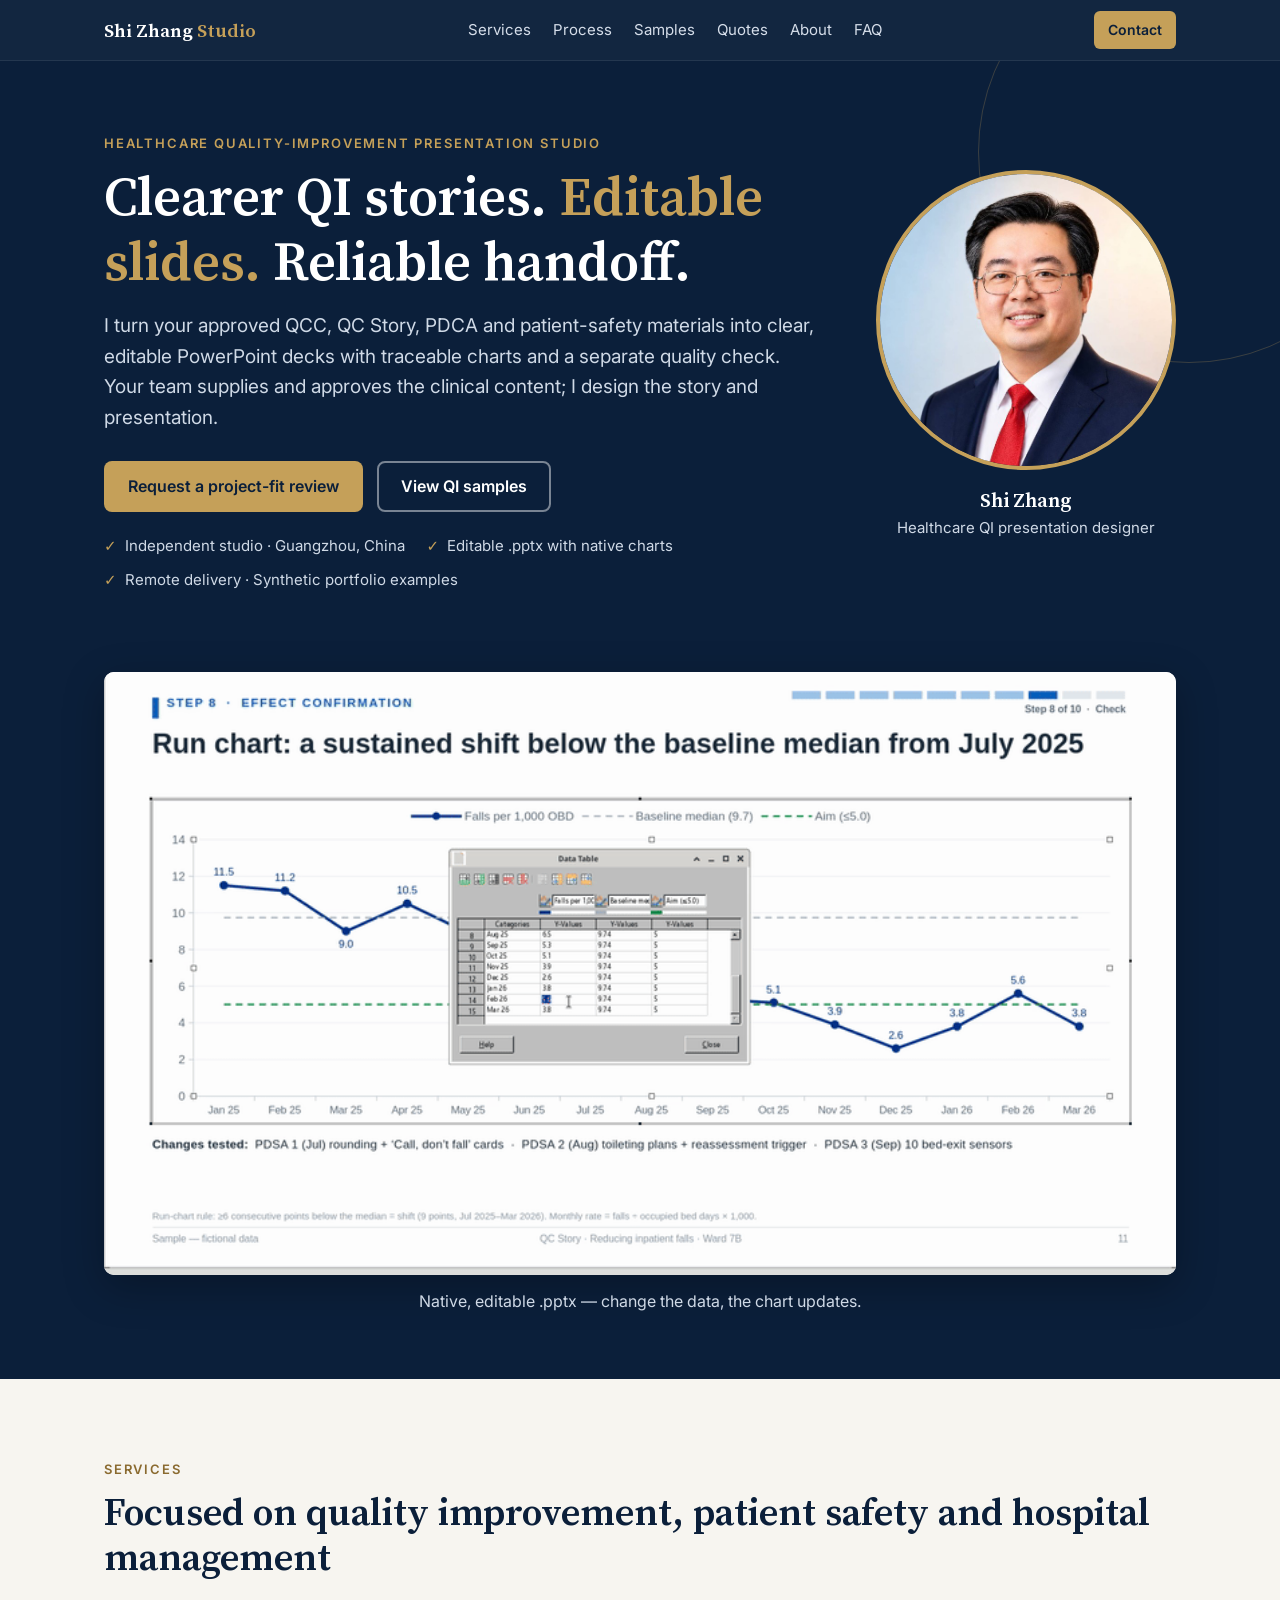
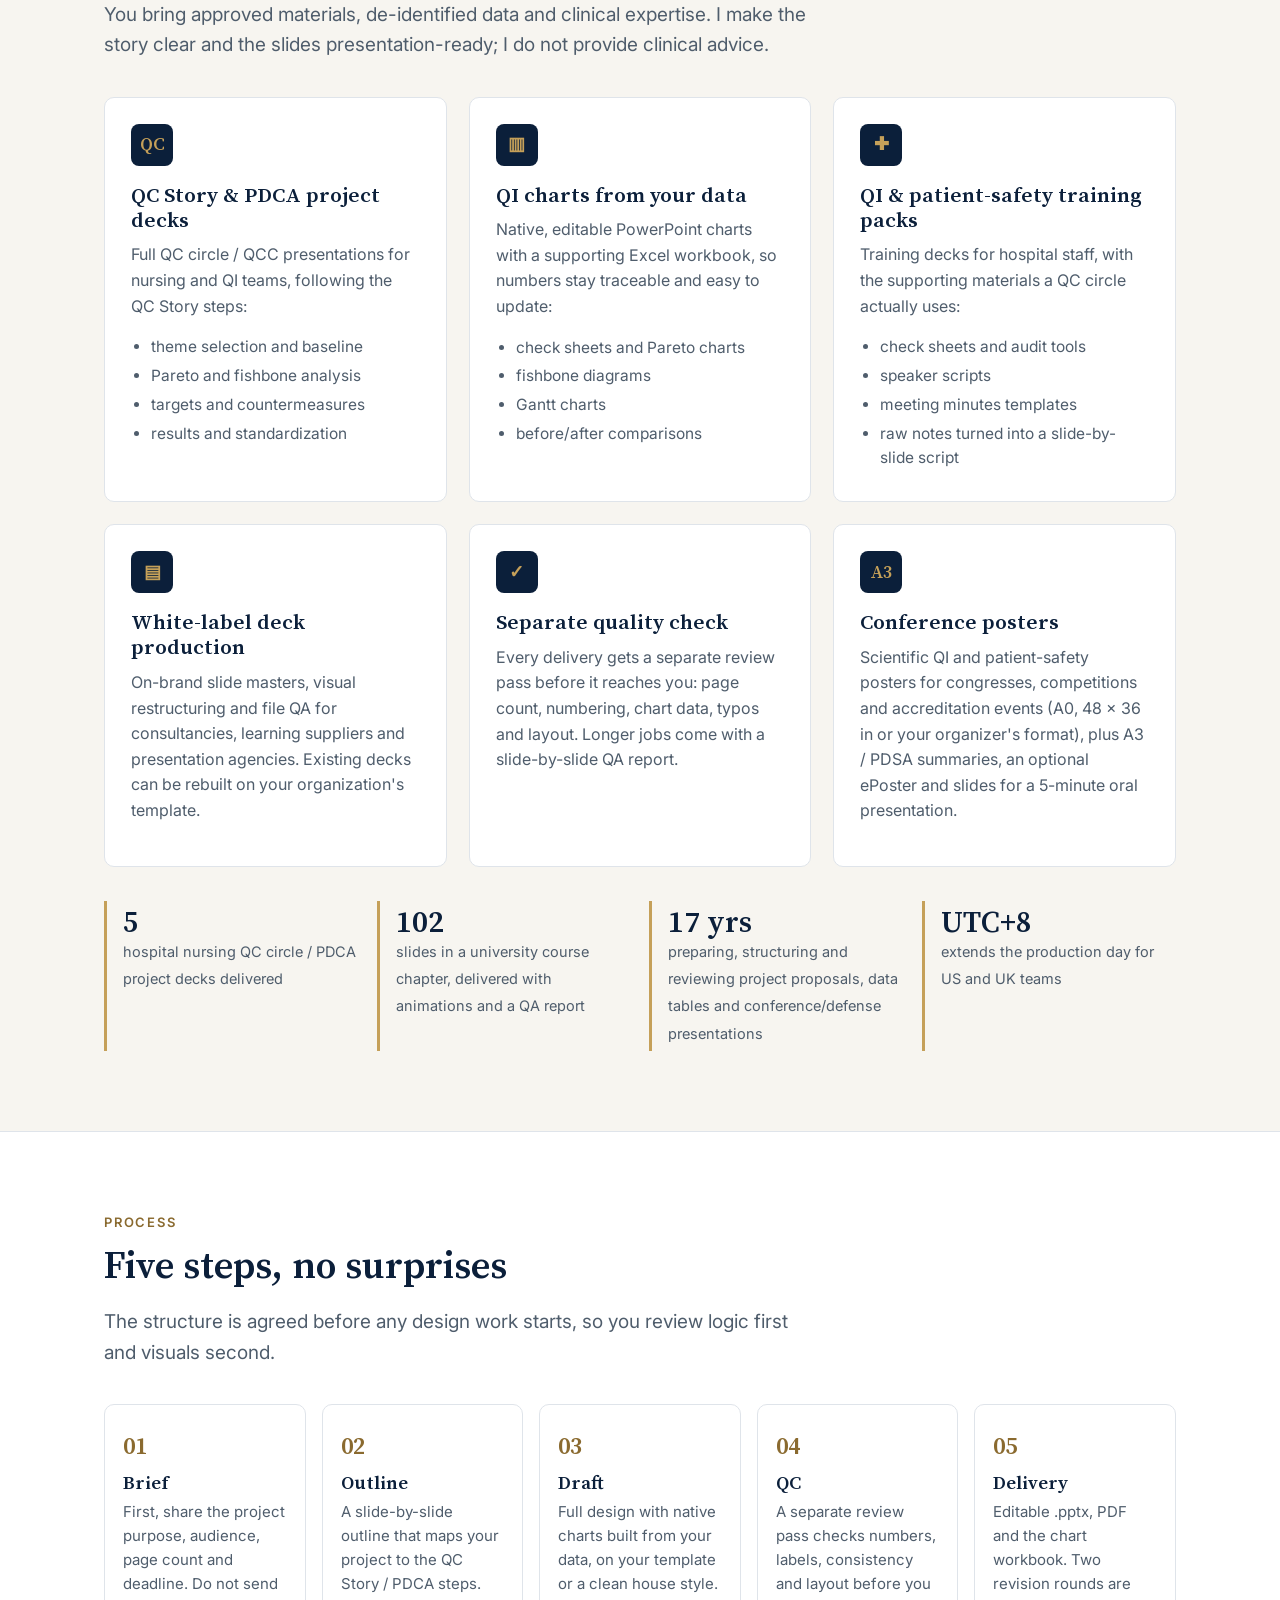
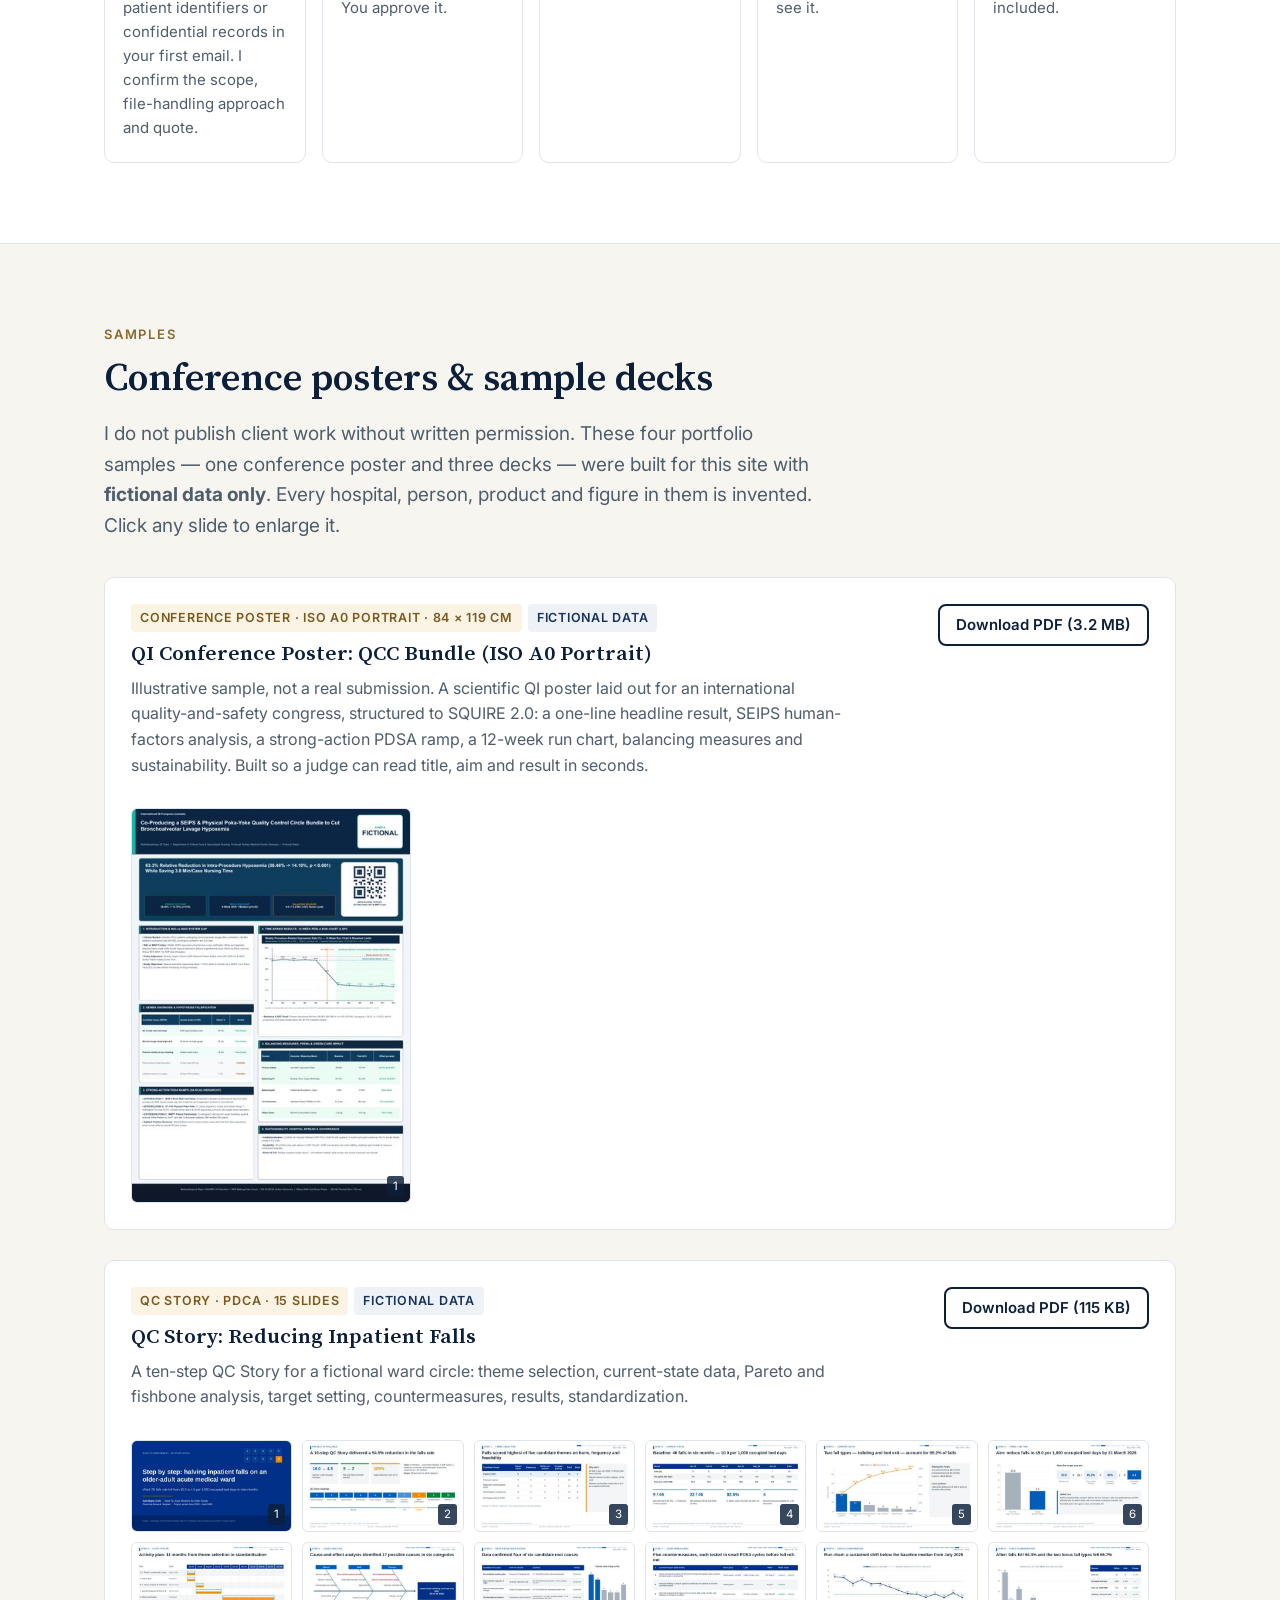
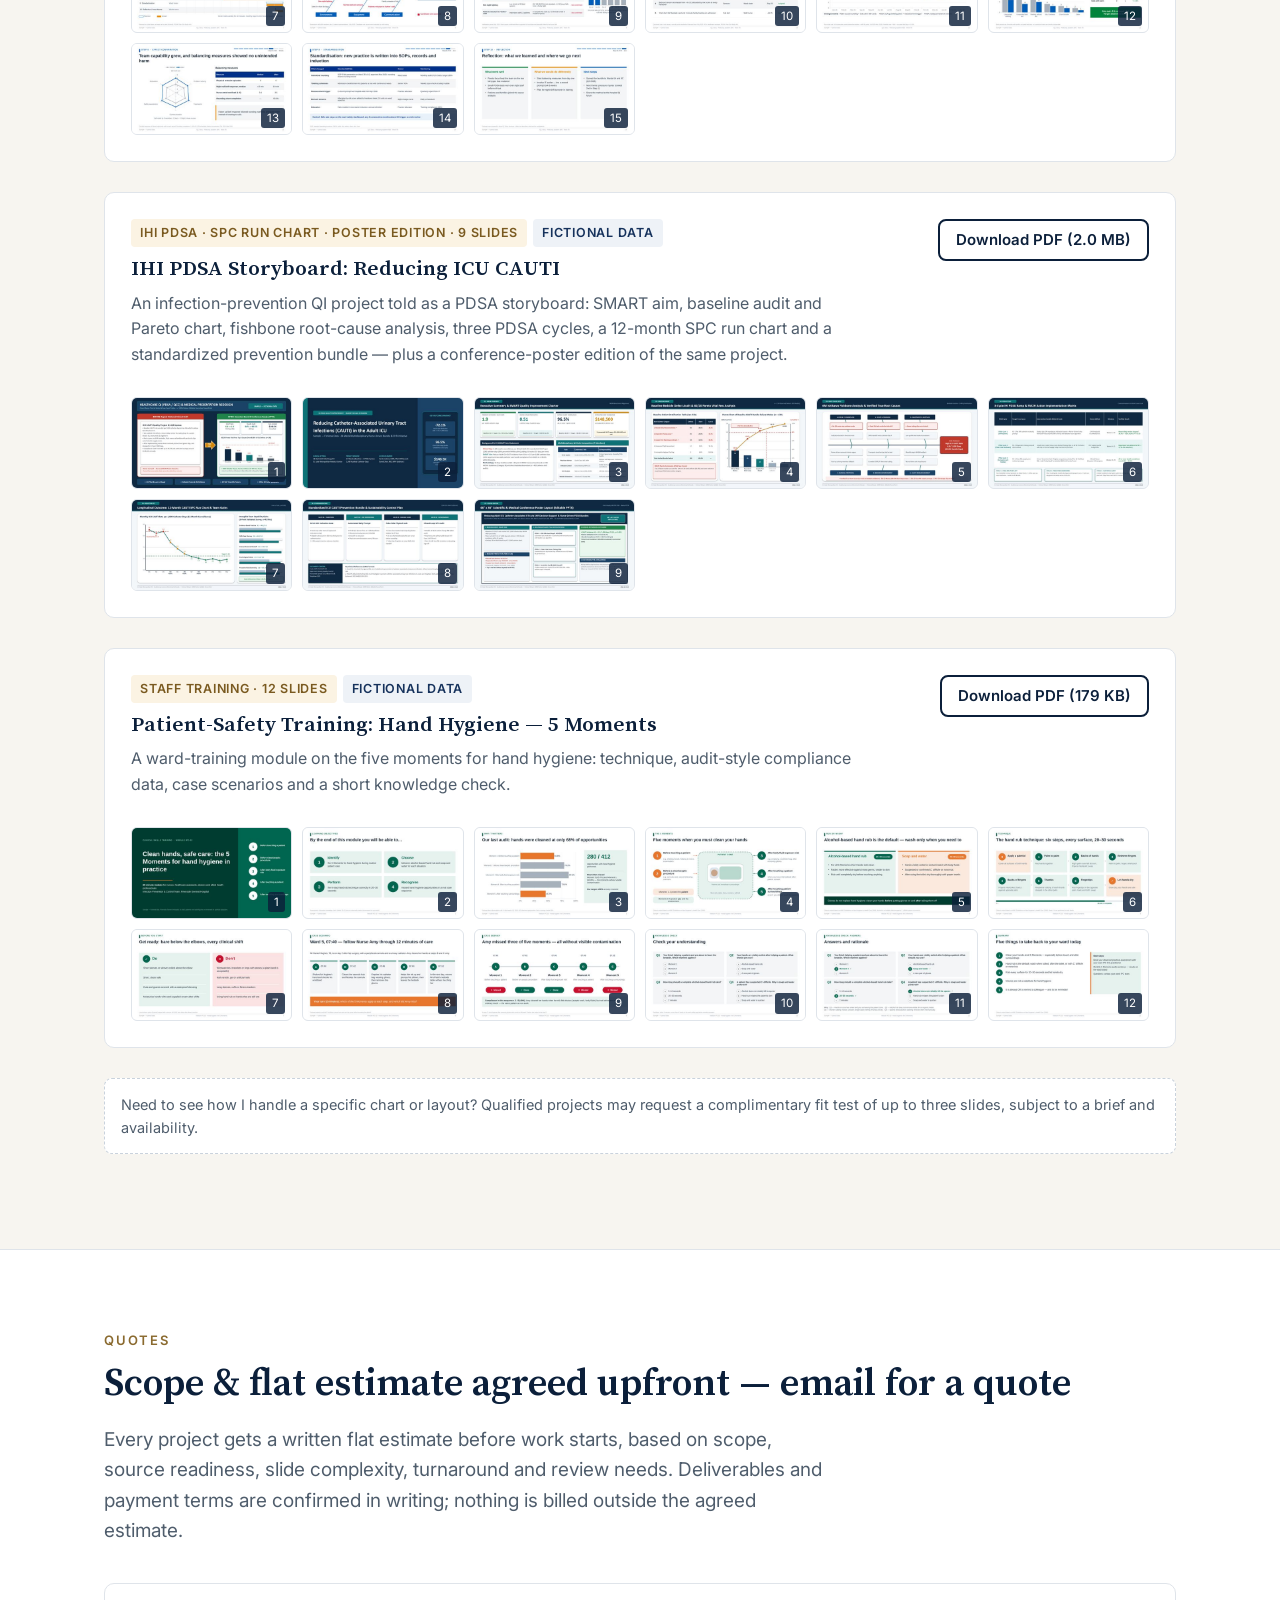
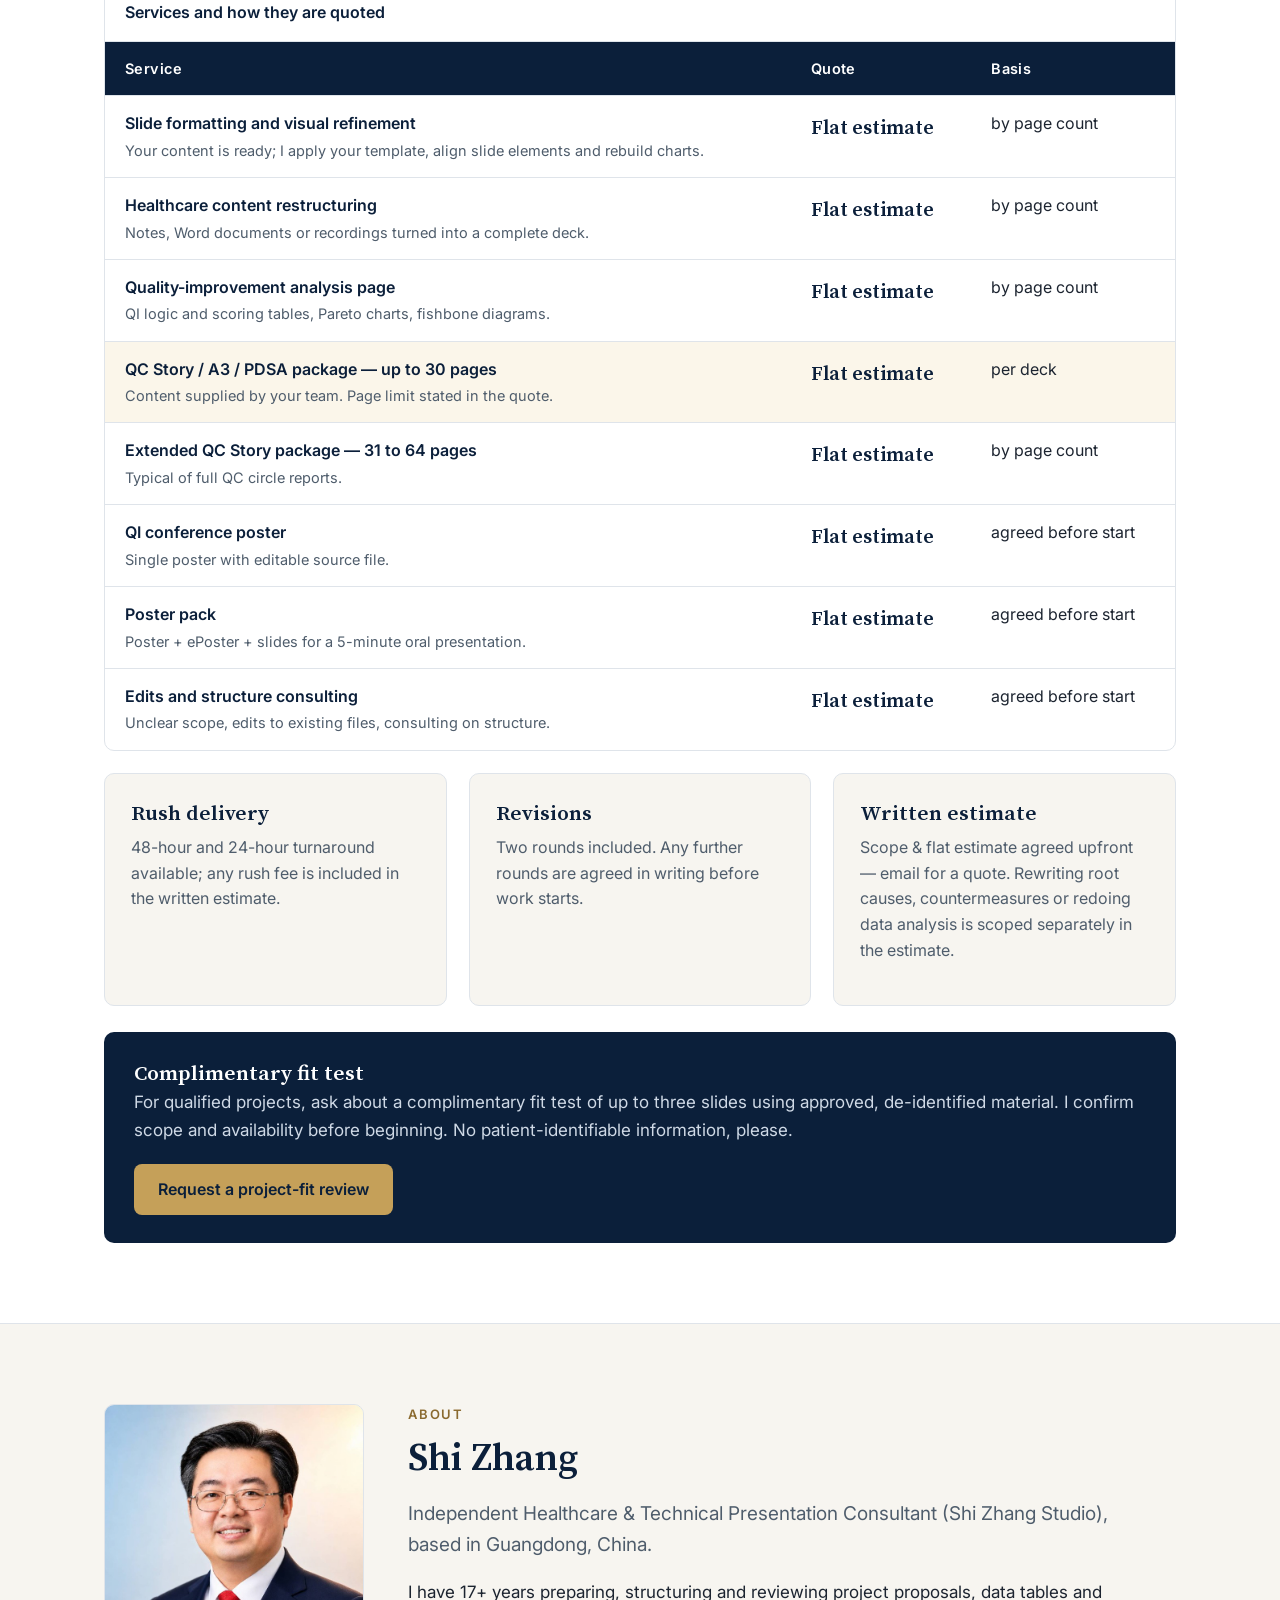
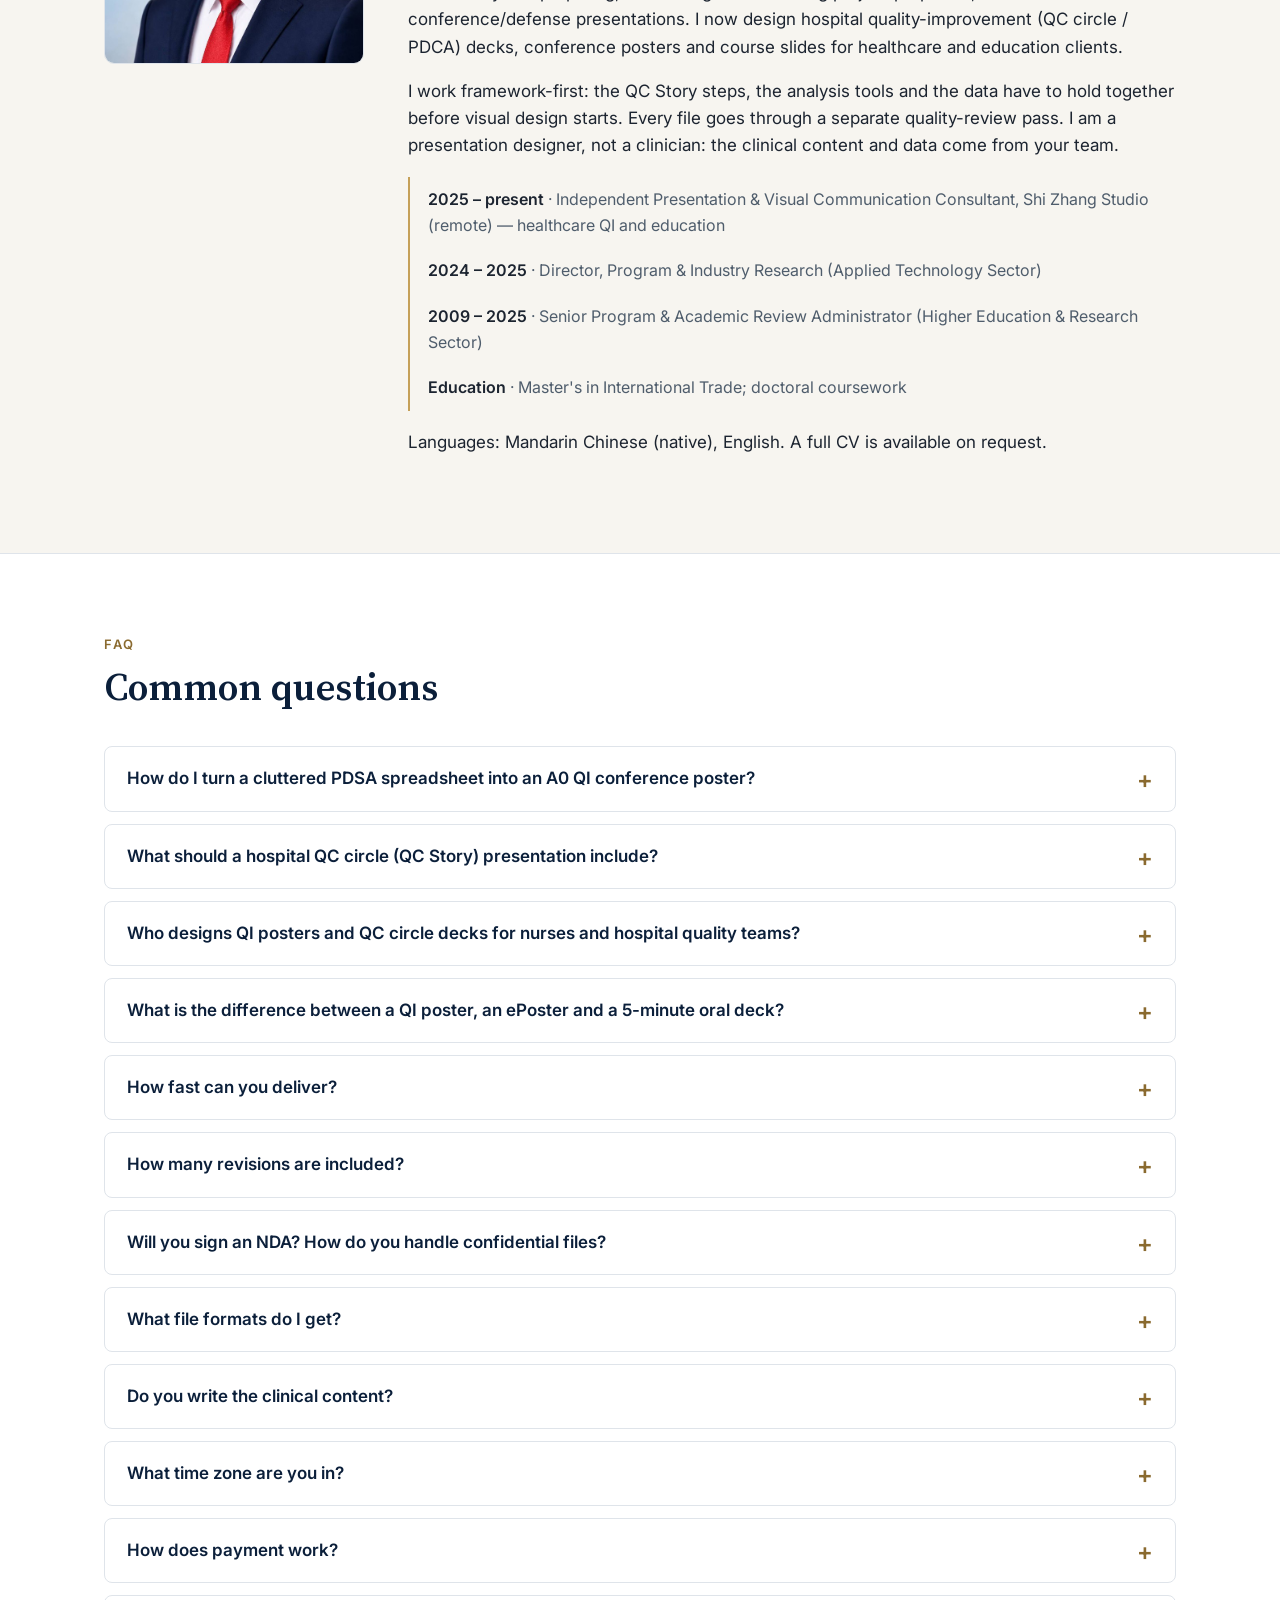
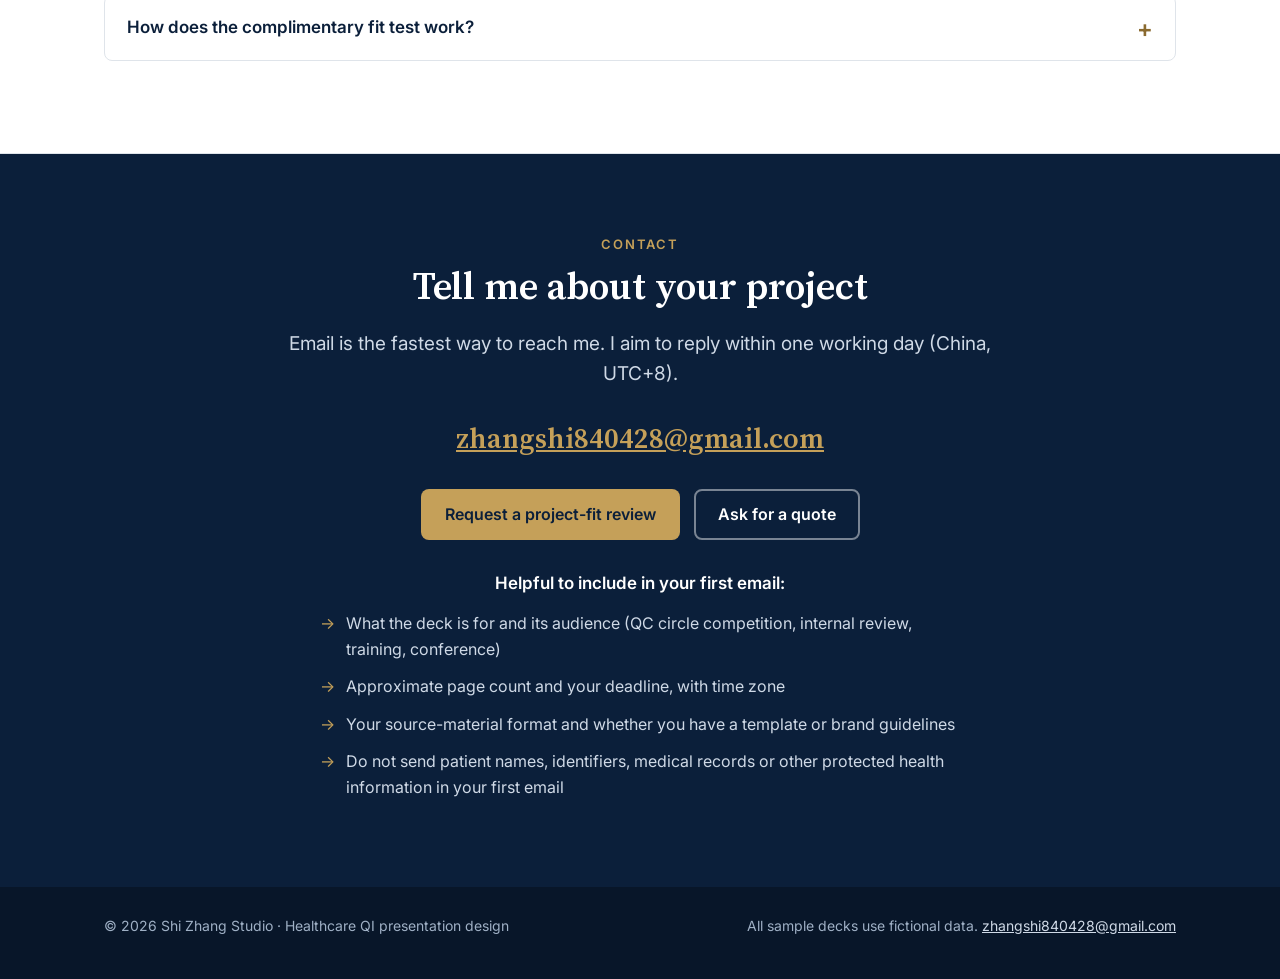
==== index.html @ 75c175ab "De-identify bio and timeline; add GEO Q&A, FAQ schema and llms.txt" ====
<!DOCTYPE html>
<html lang="en">
<head>
<meta charset="utf-8">
<meta name="viewport" content="width=device-width, initial-scale=1">
<title>QC Story, PDSA &amp; Conference Poster Design for Hospital QI | Shi Zhang Studio</title>
<meta name="description" content="QC Story and PDSA presentations, QI conference posters and hospital quality improvement slides for nursing, patient-safety and accreditation teams. QCC / PDCA design with native, editable charts. Complimentary fit tests for qualified projects.">
<meta name="keywords" content="QC Story presentation, QCC healthcare PowerPoint, hospital quality improvement slides, PDCA presentation design, quality control circle presentation, patient safety training slides, nursing quality improvement PowerPoint, PDSA storyboard, QI conference poster design, scientific poster design, healthcare accreditation presentation">
<meta name="author" content="Shi Zhang">
<meta name="robots" content="index, follow">
<link rel="canonical" href="https://zhangshi840428-source.github.io/shizhang-studio-portfolio/">
<meta name="theme-color" content="#0b1f3a">
<link rel="icon" href="assets/img/favicon.svg" type="image/svg+xml">
<meta property="og:type" content="website">
<meta property="og:site_name" content="Shi Zhang Studio">
<meta property="og:title" content="QC Story, PDSA &amp; Conference Poster Design for Hospital QI | Shi Zhang Studio">
<meta property="og:description" content="QC Story and PDSA presentations, QI conference posters and hospital quality improvement slides for nursing, patient-safety and accreditation teams. QCC / PDCA design with native, editable charts. Complimentary fit tests for qualified projects.">
<meta property="og:url" content="https://zhangshi840428-source.github.io/shizhang-studio-portfolio/">
<meta property="og:image" content="https://zhangshi840428-source.github.io/shizhang-studio-portfolio/assets/img/og-image.jpg">
<meta property="og:image:width" content="1200">
<meta property="og:image:height" content="630">
<meta property="og:image:alt" content="Shi Zhang Studio — QC Story and hospital quality-improvement presentation design">
<meta property="og:locale" content="en_US">
<meta name="twitter:card" content="summary_large_image">
<meta name="twitter:title" content="QC Story, PDSA &amp; Conference Poster Design for Hospital QI | Shi Zhang Studio">
<meta name="twitter:description" content="QC Story and PDSA presentations, QI conference posters and hospital quality improvement slides for nursing, patient-safety and accreditation teams. QCC / PDCA design with native, editable charts. Complimentary fit tests for qualified projects.">
<meta name="twitter:image" content="https://zhangshi840428-source.github.io/shizhang-studio-portfolio/assets/img/og-image.jpg">
<link rel="preload" href="assets/fonts/source-serif-semibold.woff2" as="font" type="font/woff2" crossorigin>
<link rel="preload" href="assets/fonts/inter-var.woff2" as="font" type="font/woff2" crossorigin>
<link rel="stylesheet" href="assets/css/style.css?v=20261113bh">
<script type="application/ld+json">{"@context":"https://schema.org","@graph":[{"@type":"Person","@id":"https://zhangshi840428-source.github.io/shizhang-studio-portfolio/#shi-zhang","name":"Shi Zhang","url":"https://zhangshi840428-source.github.io/shizhang-studio-portfolio/","jobTitle":"Independent Healthcare & Technical Presentation Consultant","image":"https://zhangshi840428-source.github.io/shizhang-studio-portfolio/assets/img/shi-zhang-headshot-640.jpg","email":"mailto:zhangshi840428@gmail.com","address":{"@type":"PostalAddress","addressRegion":"Guangdong","addressCountry":"CN"},"brand":{"@type":"Brand","name":"Shi Zhang Studio"},"knowsLanguage":["zh","en"],"knowsAbout":["QC Story","Quality control circle (QCC)","PDCA","Hospital quality improvement","Patient safety","Pareto chart","Fishbone diagram","PowerPoint presentation design","QI conference poster","PDSA","A3 report","ePoster","Medical education slides"],"hasOfferCatalog":{"@id":"https://zhangshi840428-source.github.io/shizhang-studio-portfolio/#offers"},"description":"Independent healthcare and technical presentation consultant (Shi Zhang Studio) with 17+ years preparing, structuring and reviewing project proposals, data tables and conference/defense presentations."},{"@type":"Service","@id":"https://zhangshi840428-source.github.io/shizhang-studio-portfolio/#service","name":"QC Story and hospital quality-improvement presentation design","serviceType":"Presentation design","provider":{"@id":"https://zhangshi840428-source.github.io/shizhang-studio-portfolio/#shi-zhang"},"brand":{"@type":"Brand","name":"Shi Zhang Studio"},"areaServed":"Worldwide","description":"Presentation and poster design from client-approved materials for healthcare quality-improvement teams and white-label partners. Clients supply and approve clinical content; the studio provides editable slides, charts and a separate quality check.","hasOfferCatalog":{"@type":"OfferCatalog","@id":"https://zhangshi840428-source.github.io/shizhang-studio-portfolio/#offers","name":"Services (scope and flat estimate agreed upfront)","itemListElement":[{"@type":"Offer","name":"Slide formatting and visual refinement","description":"Scope and flat estimate agreed upfront — email for a quote"},{"@type":"Offer","name":"Healthcare content restructuring","description":"Scope and flat estimate agreed upfront — email for a quote"},{"@type":"Offer","name":"Quality-improvement analysis page","description":"Scope and flat estimate agreed upfront — email for a quote"},{"@type":"Offer","name":"QC Story / A3 / PDSA package (up to 30 pages)","description":"Scope and flat estimate agreed upfront — email for a quote"},{"@type":"Offer","name":"Extended QC Story package (31 to 64 pages)","description":"Scope and flat estimate agreed upfront — email for a quote"},{"@type":"Offer","name":"QI conference poster","description":"Scope and flat estimate agreed upfront — email for a quote"},{"@type":"Offer","name":"Poster pack","description":"Scope and flat estimate agreed upfront — email for a quote"},{"@type":"Offer","name":"Edits and structure consulting","description":"Scope and flat estimate agreed upfront — email for a quote"},{"@type":"Offer","name":"Complimentary fit test (up to three slides)","description":"For qualified projects, subject to a brief, approved de-identified materials, scope and availability."}]}},{"@type":"WebSite","@id":"https://zhangshi840428-source.github.io/shizhang-studio-portfolio/#website","url":"https://zhangshi840428-source.github.io/shizhang-studio-portfolio/","name":"Shi Zhang Studio","inLanguage":"en","publisher":{"@id":"https://zhangshi840428-source.github.io/shizhang-studio-portfolio/#shi-zhang"}},{"@type":"FAQPage","mainEntity":[{"@type":"Question","name":"How do I turn a cluttered PDSA spreadsheet into an A0 QI conference poster?","acceptedAnswer":{"@type":"Answer","text":"Start from the story, not the spreadsheet: aim statement, baseline, change ideas tested in PDSA cycles, run chart of the outcome measure, and lessons learned. I rebuild the key measures as native, editable charts (run or control chart, Pareto, before/after), cut the table to the few numbers that support the aim, and lay the poster out on the organizer's template (A0, 48 × 36 in or custom). Your team supplies and approves all clinical content and data."}},{"@type":"Question","name":"What should a hospital QC circle (QC Story) presentation include?","acceptedAnswer":{"@type":"Answer","text":"A standard QC Story runs: theme selection, activity plan, current-state survey, target setting, root-cause analysis (fishbone, Pareto), countermeasures, implementation, effect confirmation, standardization and review. I check that the steps, analysis tools and data agree with each other before visual design starts, and deliver an editable .pptx with native charts plus a PDF."}},{"@type":"Question","name":"Who designs QI posters and QC circle decks for nurses and hospital quality teams?","acceptedAnswer":{"@type":"Answer","text":"Shi Zhang Studio is an independent healthcare and technical presentation consultancy (UTC+8) that designs QC Story / PDCA / A3 decks, QI and patient-safety conference posters and medical-education slides from client-approved materials, for hospital teams and as white-label production for consultancies and presentation agencies. Scope and a flat estimate are agreed by email before work starts."}},{"@type":"Question","name":"What is the difference between a QI poster, an ePoster and a 5-minute oral deck?","acceptedAnswer":{"@type":"Answer","text":"A printed poster (usually A0 or 48 × 36 in) must be readable from 1–2 metres with a single main chart; an ePoster is the same story re-flowed for a 16:9 screen, often with one slide per section; a 5-minute oral deck needs 5–7 slides with one message each. The poster pack delivers all three from one approved content source."}},{"@type":"Question","name":"How fast can you deliver?","acceptedAnswer":{"@type":"Answer","text":"Turnaround depends on page count and how ready your content is; I confirm a delivery date with every quote. Rush delivery (48 or 24 hours) is available and priced into the estimate."}},{"@type":"Question","name":"How many revisions are included?","acceptedAnswer":{"@type":"Answer","text":"Two rounds of revisions are included. Any further rounds are agreed in writing before any extra cost starts."}},{"@type":"Question","name":"Will you sign an NDA? How do you handle confidential files?","acceptedAnswer":{"@type":"Answer","text":"I can review your NDA before you send any files, and we agree the confidentiality terms before work starts. I do not publish client work without written permission; every sample on this site uses invented data. Every file goes through a separate quality-review pass. If your organization has specific data-handling rules or requires de-identified data, tell me and we will agree how files are handled before work starts. Please remove patient identifiers before sending any data."}},{"@type":"Question","name":"What file formats do I get?","acceptedAnswer":{"@type":"Answer","text":"An editable PowerPoint file (.pptx) with native charts you can update, plus a PDF. Where charts are built from your data, the supporting Excel workbook is included. I can work on your organization's own template."}},{"@type":"Question","name":"Do you write the clinical content?","acceptedAnswer":{"@type":"Answer","text":"No. I structure and design the quality-improvement story — the QC Story steps, analysis tools and data presentation — from the content and data your team provides. I do not provide clinical advice or create clinical evidence."}},{"@type":"Question","name":"What time zone are you in?","acceptedAnswer":{"@type":"Answer","text":"China (UTC+8). Working from UTC+8 extends the production day for US and UK teams. I aim to reply to email within one working day."}},{"@type":"Question","name":"How does payment work?","acceptedAnswer":{"@type":"Answer","text":"Scope and flat estimate are agreed upfront — email for a quote. Payment method and invoice details are confirmed in your quote. A complimentary fit test may be available for qualified projects after I review the brief."}},{"@type":"Question","name":"How does the complimentary fit test work?","acceptedAnswer":{"@type":"Answer","text":"A complimentary fit test of up to three slides may be available for qualified projects after I review the brief. Scope and availability are agreed in advance. Please use approved, de-identified material and do not send patient-identifiable information. The review copy is a PDF; editable source files are part of the paid scope."}}]}]}</script>
</head>
<body>
<a class="skip" href="#main">Skip to content</a>
<nav class="nav" aria-label="Main">
  <div class="wrap">
    <a class="brand" href="#top">Shi Zhang <span>Studio</span></a>
    <ul>
      <li><a href="#services">Services</a></li>
      <li><a href="#process">Process</a></li>
      <li><a href="#samples">Samples</a></li>
      <li><a href="#pricing">Quotes</a></li>
      <li><a href="#about">About</a></li>
      <li><a href="#faq">FAQ</a></li>
    </ul>
    <a class="cta-sm" href="mailto:zhangshi840428@gmail.com?subject=Project-fit%20review%20%E2%80%94%20presentation%20project&amp;body=Hi%20Shi%2C%0A%0AI%20would%20like%20to%20discuss%20a%20presentation%20project.%0A%0AProject%20purpose%20and%20audience%3A%0AApproximate%20slide%20count%3A%0ADeadline%20and%20time%20zone%3A%0ACurrent%20source-material%20format%3A%0A%0AI%20understand%20that%20scope%20and%20availability%20for%20any%20complimentary%20fit%20test%20are%20confirmed%20before%20work%20begins.%20I%20will%20not%20send%20patient%20identifiers%20or%20confidential%20records%20in%20this%20first%20email.%0A%0AThanks%2C%0A">Contact</a>
  </div>
  <ul class="mnav">
    <li><a href="#services">Services</a></li><li><a href="#samples">Samples</a></li><li><a href="#pricing">Quotes</a></li><li><a href="#about">About</a></li><li><a href="#faq">FAQ</a></li><li><a href="#contact">Contact</a></li>
  </ul>
</nav>
<header class="hero" id="top">
  <div class="wrap">
    <div>
      <p class="eyebrow">Healthcare quality-improvement presentation studio</p>
      <h1>Clearer QI stories. <em>Editable slides.</em> Reliable handoff.</h1>
      <p class="lead">I turn your approved QCC, QC Story, PDCA and patient-safety materials into clear, editable PowerPoint decks with traceable charts and a separate quality check. Your team supplies and approves the clinical content; I design the story and presentation.</p>
      <div class="actions">
        <a class="btn btn-gold" href="mailto:zhangshi840428@gmail.com?subject=Project-fit%20review%20%E2%80%94%20presentation%20project&amp;body=Hi%20Shi%2C%0A%0AI%20would%20like%20to%20discuss%20a%20presentation%20project.%0A%0AProject%20purpose%20and%20audience%3A%0AApproximate%20slide%20count%3A%0ADeadline%20and%20time%20zone%3A%0ACurrent%20source-material%20format%3A%0A%0AI%20understand%20that%20scope%20and%20availability%20for%20any%20complimentary%20fit%20test%20are%20confirmed%20before%20work%20begins.%20I%20will%20not%20send%20patient%20identifiers%20or%20confidential%20records%20in%20this%20first%20email.%0A%0AThanks%2C%0A">Request a project-fit review</a>
        <a class="btn btn-ghost" href="#samples">View QI samples</a>
      </div>
      <ul class="facts">
        <li>Independent studio · Guangzhou, China</li>
        <li>Editable .pptx with native charts</li>
        <li>Remote delivery · Synthetic portfolio examples</li>
      </ul>
    </div>
    <div class="hero-photo">
      <img class="portrait" src="assets/img/shi-zhang-headshot-640.jpg" srcset="assets/img/shi-zhang-headshot-320.jpg 320w, assets/img/shi-zhang-headshot-640.jpg 640w" sizes="(max-width:860px) 180px, 300px" width="300" height="300" alt="Portrait of Shi Zhang">
      <p class="who"><strong>Shi Zhang</strong>Healthcare QI presentation designer</p>
    </div>
  </div>
</header>
<section class="edit-demo" id="editable-demo" aria-label="Editable native chart demonstration">
  <div class="wrap">
    <video class="edit-demo-video" autoplay muted loop playsinline poster="assets/img/edit-chart.gif" width="800" height="450">
      <source src="assets/img/edit-chart.mp4" type="video/mp4">
      <img src="assets/img/edit-chart.gif" width="800" height="450" alt="Native, editable .pptx — change the data, the chart updates.">
    </video>
    <p class="edit-demo-caption">Native, editable .pptx — change the data, the chart updates.</p>
  </div>
</section>
<main id="main">
<section id="services">
  <div class="wrap">
    <div class="head">
      <p class="eyebrow">Services</p>
      <h2>Focused on quality improvement, patient safety and hospital management</h2>
      <p class="lead">You bring approved materials, de-identified data and clinical expertise. I make the story clear and the slides presentation-ready; I do not provide clinical advice.</p>
    </div>
    <div class="grid g3">
      <div class="card"><div class="icon" aria-hidden="true">QC</div><h3>QC Story &amp; PDCA project decks</h3><p>Full QC circle / QCC presentations for nursing and QI teams, following the QC Story steps:</p><ul><li>theme selection and baseline</li><li>Pareto and fishbone analysis</li><li>targets and countermeasures</li><li>results and standardization</li></ul></div>
      <div class="card"><div class="icon" aria-hidden="true">▥</div><h3>QI charts from your data</h3><p>Native, editable PowerPoint charts with a supporting Excel workbook, so numbers stay traceable and easy to update:</p><ul><li>check sheets and Pareto charts</li><li>fishbone diagrams</li><li>Gantt charts</li><li>before/after comparisons</li></ul></div>
      <div class="card"><div class="icon" aria-hidden="true">✚</div><h3>QI &amp; patient-safety training packs</h3><p>Training decks for hospital staff, with the supporting materials a QC circle actually uses:</p><ul><li>check sheets and audit tools</li><li>speaker scripts</li><li>meeting minutes templates</li><li>raw notes turned into a slide-by-slide script</li></ul></div>
      <div class="card"><div class="icon" aria-hidden="true">▤</div><h3>White-label deck production</h3><p>On-brand slide masters, visual restructuring and file QA for consultancies, learning suppliers and presentation agencies. Existing decks can be rebuilt on your organization's template.</p></div>
      <div class="card"><div class="icon" aria-hidden="true">✓</div><h3>Separate quality check</h3><p>Every delivery gets a separate review pass before it reaches you: page count, numbering, chart data, typos and layout. Longer jobs come with a slide-by-slide QA report.</p></div>
      <div class="card"><div class="icon" aria-hidden="true">A3</div><h3>Conference posters</h3><p>Scientific QI and patient-safety posters for congresses, competitions and accreditation events (A0, 48 × 36 in or your organizer&#x27;s format), plus A3 / PDSA summaries, an optional ePoster and slides for a 5-minute oral presentation.</p></div>
    </div>
    <div class="proof" aria-label="Track record">
      <div><b>5</b><span>hospital nursing QC circle / PDCA project decks delivered</span></div>
      <div><b>102</b><span>slides in a university course chapter, delivered with animations and a QA report</span></div>
      <div><b>17 yrs</b><span>preparing, structuring and reviewing project proposals, data tables and conference/defense presentations</span></div>
      <div><b>UTC+8</b><span>extends the production day for US and UK teams</span></div>
    </div>
  </div>
</section>
<section id="process" class="alt">
  <div class="wrap">
    <div class="head">
      <p class="eyebrow">Process</p>
      <h2>Five steps, no surprises</h2>
      <p class="lead">The structure is agreed before any design work starts, so you review logic first and visuals second.</p>
    </div>
    <ol class="steps">
      <li><h3>Brief</h3><p>First, share the project purpose, audience, page count and deadline. Do not send patient identifiers or confidential records in your first email. I confirm the scope, file-handling approach and quote.</p></li>
      <li><h3>Outline</h3><p>A slide-by-slide outline that maps your project to the QC Story / PDCA steps. You approve it.</p></li>
      <li><h3>Draft</h3><p>Full design with native charts built from your data, on your template or a clean house style.</p></li>
      <li><h3>QC</h3><p>A separate review pass checks numbers, labels, consistency and layout before you see it.</p></li>
      <li><h3>Delivery</h3><p>Editable .pptx, PDF and the chart workbook. Two revision rounds are included.</p></li>
    </ol>
  </div>
</section>
<section id="samples">
  <div class="wrap">
    <div class="head">
      <p class="eyebrow">Samples</p>
      <h2>Conference posters &amp; sample decks</h2>
      <p class="lead">I do not publish client work without written permission. These four portfolio samples — one conference poster and three decks — were built for this site with <strong>fictional data only</strong>. Every hospital, person, product and figure in them is invented. Click any slide to enlarge it.</p>
    </div>
    <article class="sample" id="isqua-a0-qi-poster">
  <div class="sample-head">
    <div>
      <p><span class="tag">Conference poster · ISO A0 portrait · 84 × 119 cm</span><span class="tag fict">Fictional data</span></p>
      <h3>QI Conference Poster: QCC Bundle (ISO A0 Portrait)</h3>
      <p>Illustrative sample, not a real submission. A scientific QI poster laid out for an international quality-and-safety congress, structured to SQUIRE 2.0: a one-line headline result, SEIPS human-factors analysis, a strong-action PDSA ramp, a 12-week run chart, balancing measures and sustainability. Built so a judge can read title, aim and result in seconds.</p>
    </div>
    <a class="btn btn-line" href="pdfs/QI_Conference_Poster_A0_Sample.pdf" download>Download PDF (3.2 MB)</a>
  </div>
  <div class="strip poster-strip"><a href="samples/isqua-a0-qi-poster/slide-01.jpg" data-title="Illustrative sample, not a real submission — QI Conference Poster: QCC Bundle (ISO A0 Portrait)"><img src="samples/isqua-a0-qi-poster/thumb-01.jpg" width="360" height="509" loading="lazy" decoding="async" alt="Illustrative sample, not a real submission: QI conference poster, QCC bundle, ISO A0 portrait layout. Header reads International QI Congress (sample). Fictional data."><span>1</span></a></div>
</article>
    <article class="sample" id="qc-story-inpatient-falls">
  <div class="sample-head">
    <div>
      <p><span class="tag">QC Story · PDCA · 15 slides</span><span class="tag fict">Fictional data</span></p>
      <h3>QC Story: Reducing Inpatient Falls</h3>
      <p>A ten-step QC Story for a fictional ward circle: theme selection, current-state data, Pareto and fishbone analysis, target setting, countermeasures, results, standardization.</p>
    </div>
    <a class="btn btn-line" href="pdfs/QC_Story_Reducing_Inpatient_Falls.pdf" download>Download PDF (115 KB)</a>
  </div>
  <div class="strip"><a href="samples/qc-story-inpatient-falls/slide-01.jpg" data-title="QC Story: Reducing Inpatient Falls"><img src="samples/qc-story-inpatient-falls/thumb-01.jpg" width="480" height="270" loading="lazy" decoding="async" alt="Slide 1 of 15 (fictional sample): Step by step: halving inpatient falls on an older-adult acute medical ward"><span>1</span></a><a href="samples/qc-story-inpatient-falls/slide-02.jpg" data-title="QC Story: Reducing Inpatient Falls"><img src="samples/qc-story-inpatient-falls/thumb-02.jpg" width="480" height="270" loading="lazy" decoding="async" alt="Slide 2 of 15 (fictional sample): A 10-step QC Story delivered a 54.5% reduction in the falls rate"><span>2</span></a><a href="samples/qc-story-inpatient-falls/slide-03.jpg" data-title="QC Story: Reducing Inpatient Falls"><img src="samples/qc-story-inpatient-falls/thumb-03.jpg" width="480" height="270" loading="lazy" decoding="async" alt="Slide 3 of 15 (fictional sample): Falls scored highest of five candidate themes on harm, frequency and feasibility"><span>3</span></a><a href="samples/qc-story-inpatient-falls/slide-04.jpg" data-title="QC Story: Reducing Inpatient Falls"><img src="samples/qc-story-inpatient-falls/thumb-04.jpg" width="480" height="270" loading="lazy" decoding="async" alt="Slide 4 of 15 (fictional sample): Baseline: 46 falls in six months — 10.0 per 1,000 occupied bed days"><span>4</span></a><a href="samples/qc-story-inpatient-falls/slide-05.jpg" data-title="QC Story: Reducing Inpatient Falls"><img src="samples/qc-story-inpatient-falls/thumb-05.jpg" width="480" height="270" loading="lazy" decoding="async" alt="Slide 5 of 15 (fictional sample): Two fall types — toileting and bed exit — account for 65.2% of falls"><span>5</span></a><a href="samples/qc-story-inpatient-falls/slide-06.jpg" data-title="QC Story: Reducing Inpatient Falls"><img src="samples/qc-story-inpatient-falls/thumb-06.jpg" width="480" height="270" loading="lazy" decoding="async" alt="Slide 6 of 15 (fictional sample): Aim: reduce falls to ≤5.0 per 1,000 occupied bed days by 31 March 2026"><span>6</span></a><a href="samples/qc-story-inpatient-falls/slide-07.jpg" data-title="QC Story: Reducing Inpatient Falls"><img src="samples/qc-story-inpatient-falls/thumb-07.jpg" width="480" height="270" loading="lazy" decoding="async" alt="Slide 7 of 15 (fictional sample): Activity plan: 11 months from theme selection to standardisation"><span>7</span></a><a href="samples/qc-story-inpatient-falls/slide-08.jpg" data-title="QC Story: Reducing Inpatient Falls"><img src="samples/qc-story-inpatient-falls/thumb-08.jpg" width="480" height="270" loading="lazy" decoding="async" alt="Slide 8 of 15 (fictional sample): Cause-and-effect analysis identified 17 possible causes in six categories"><span>8</span></a><a href="samples/qc-story-inpatient-falls/slide-09.jpg" data-title="QC Story: Reducing Inpatient Falls"><img src="samples/qc-story-inpatient-falls/thumb-09.jpg" width="480" height="270" loading="lazy" decoding="async" alt="Slide 9 of 15 (fictional sample): Data confirmed four of six candidate root causes"><span>9</span></a><a href="samples/qc-story-inpatient-falls/slide-10.jpg" data-title="QC Story: Reducing Inpatient Falls"><img src="samples/qc-story-inpatient-falls/thumb-10.jpg" width="480" height="270" loading="lazy" decoding="async" alt="Slide 10 of 15 (fictional sample): Five countermeasures, each tested in small PDSA cycles before full roll-out"><span>10</span></a><a href="samples/qc-story-inpatient-falls/slide-11.jpg" data-title="QC Story: Reducing Inpatient Falls"><img src="samples/qc-story-inpatient-falls/thumb-11.jpg" width="480" height="270" loading="lazy" decoding="async" alt="Slide 11 of 15 (fictional sample): Run chart: a sustained shift below the baseline median from July 2025"><span>11</span></a><a href="samples/qc-story-inpatient-falls/slide-12.jpg" data-title="QC Story: Reducing Inpatient Falls"><img src="samples/qc-story-inpatient-falls/thumb-12.jpg" width="480" height="270" loading="lazy" decoding="async" alt="Slide 12 of 15 (fictional sample): After: falls fell 54.3% and the two focus fall types fell 66.7%"><span>12</span></a><a href="samples/qc-story-inpatient-falls/slide-13.jpg" data-title="QC Story: Reducing Inpatient Falls"><img src="samples/qc-story-inpatient-falls/thumb-13.jpg" width="480" height="270" loading="lazy" decoding="async" alt="Slide 13 of 15 (fictional sample): Team capability grew, and balancing measures showed no unintended harm"><span>13</span></a><a href="samples/qc-story-inpatient-falls/slide-14.jpg" data-title="QC Story: Reducing Inpatient Falls"><img src="samples/qc-story-inpatient-falls/thumb-14.jpg" width="480" height="270" loading="lazy" decoding="async" alt="Slide 14 of 15 (fictional sample): Standardisation: new practice is written into SOPs, records and induction"><span>14</span></a><a href="samples/qc-story-inpatient-falls/slide-15.jpg" data-title="QC Story: Reducing Inpatient Falls"><img src="samples/qc-story-inpatient-falls/thumb-15.jpg" width="480" height="270" loading="lazy" decoding="async" alt="Slide 15 of 15 (fictional sample): Reflection: what we learned and where we go next"><span>15</span></a></div>
</article>
    <article class="sample" id="ihi-pdsa-cauti-storyboard">
  <div class="sample-head">
    <div>
      <p><span class="tag">IHI PDSA · SPC run chart · Poster edition · 9 slides</span><span class="tag fict">Fictional data</span></p>
      <h3>IHI PDSA Storyboard: Reducing ICU CAUTI</h3>
      <p>An infection-prevention QI project told as a PDSA storyboard: SMART aim, baseline audit and Pareto chart, fishbone root-cause analysis, three PDSA cycles, a 12-month SPC run chart and a standardized prevention bundle — plus a conference-poster edition of the same project.</p>
    </div>
    <a class="btn btn-line" href="pdfs/IHI_PDSA_ICU_CAUTI_Storyboard.pdf" download>Download PDF (2.0 MB)</a>
  </div>
  <div class="strip"><a href="samples/ihi-pdsa-cauti-storyboard/slide-01.jpg" data-title="IHI PDSA Storyboard: Reducing ICU CAUTI"><img src="samples/ihi-pdsa-cauti-storyboard/thumb-01.jpg" width="480" height="270" loading="lazy" decoding="async" alt="Slide 1 of 9 (fictional sample): Before/after: messy clinical QI notes rebuilt as an executive PDSA / QCC deck"><span>1</span></a><a href="samples/ihi-pdsa-cauti-storyboard/slide-02.jpg" data-title="IHI PDSA Storyboard: Reducing ICU CAUTI"><img src="samples/ihi-pdsa-cauti-storyboard/thumb-02.jpg" width="480" height="270" loading="lazy" decoding="async" alt="Slide 2 of 9 (fictional sample): Title: Reducing catheter-associated urinary tract infections (CAUTI) in the adult ICU"><span>2</span></a><a href="samples/ihi-pdsa-cauti-storyboard/slide-03.jpg" data-title="IHI PDSA Storyboard: Reducing ICU CAUTI"><img src="samples/ihi-pdsa-cauti-storyboard/thumb-03.jpg" width="480" height="270" loading="lazy" decoding="async" alt="Slide 3 of 9 (fictional sample): 01 Aim and overview: executive summary and SMART quality-improvement charter"><span>3</span></a><a href="samples/ihi-pdsa-cauti-storyboard/slide-04.jpg" data-title="IHI PDSA Storyboard: Reducing ICU CAUTI"><img src="samples/ihi-pdsa-cauti-storyboard/thumb-04.jpg" width="480" height="270" loading="lazy" decoding="async" alt="Slide 4 of 9 (fictional sample): 02 Baseline: bedside defect audit and 80/20 Pareto vital-few analysis"><span>4</span></a><a href="samples/ihi-pdsa-cauti-storyboard/slide-05.jpg" data-title="IHI PDSA Storyboard: Reducing ICU CAUTI"><img src="samples/ihi-pdsa-cauti-storyboard/thumb-05.jpg" width="480" height="270" loading="lazy" decoding="async" alt="Slide 5 of 9 (fictional sample): 03 Root cause: 6M Ishikawa fishbone analysis and verified root causes"><span>5</span></a><a href="samples/ihi-pdsa-cauti-storyboard/slide-06.jpg" data-title="IHI PDSA Storyboard: Reducing ICU CAUTI"><img src="samples/ihi-pdsa-cauti-storyboard/thumb-06.jpg" width="480" height="270" loading="lazy" decoding="async" alt="Slide 6 of 9 (fictional sample): 04 PDSA cycles: three-cycle IHI PDSA ramp and 5W2H action matrix"><span>6</span></a><a href="samples/ihi-pdsa-cauti-storyboard/slide-07.jpg" data-title="IHI PDSA Storyboard: Reducing ICU CAUTI"><img src="samples/ihi-pdsa-cauti-storyboard/thumb-07.jpg" width="480" height="270" loading="lazy" decoding="async" alt="Slide 7 of 9 (fictional sample): 05 Results: 12-month CAUTI SPC run chart and team gains"><span>7</span></a><a href="samples/ihi-pdsa-cauti-storyboard/slide-08.jpg" data-title="IHI PDSA Storyboard: Reducing ICU CAUTI"><img src="samples/ihi-pdsa-cauti-storyboard/thumb-08.jpg" width="480" height="270" loading="lazy" decoding="async" alt="Slide 8 of 9 (fictional sample): 06 Standardization: ICU CAUTI prevention bundle and sustainability control plan"><span>8</span></a><a href="samples/ihi-pdsa-cauti-storyboard/slide-09.jpg" data-title="IHI PDSA Storyboard: Reducing ICU CAUTI"><img src="samples/ihi-pdsa-cauti-storyboard/thumb-09.jpg" width="480" height="270" loading="lazy" decoding="async" alt="Slide 9 of 9 (fictional sample): 07 Poster edition: 48 x 36 in conference poster layout of the same project"><span>9</span></a></div>
</article><article class="sample" id="hand-hygiene-5-moments">
  <div class="sample-head">
    <div>
      <p><span class="tag">Staff training · 12 slides</span><span class="tag fict">Fictional data</span></p>
      <h3>Patient-Safety Training: Hand Hygiene — 5 Moments</h3>
      <p>A ward-training module on the five moments for hand hygiene: technique, audit-style compliance data, case scenarios and a short knowledge check.</p>
    </div>
    <a class="btn btn-line" href="pdfs/Training_Module_Hand_Hygiene_5_Moments.pdf" download>Download PDF (179 KB)</a>
  </div>
  <div class="strip"><a href="samples/hand-hygiene-5-moments/slide-01.jpg" data-title="Patient-Safety Training: Hand Hygiene — 5 Moments"><img src="samples/hand-hygiene-5-moments/thumb-01.jpg" width="480" height="270" loading="lazy" decoding="async" alt="Slide 1 of 12 (fictional sample): Clean hands, safe care: the 5 Moments for hand hygiene in practice"><span>1</span></a><a href="samples/hand-hygiene-5-moments/slide-02.jpg" data-title="Patient-Safety Training: Hand Hygiene — 5 Moments"><img src="samples/hand-hygiene-5-moments/thumb-02.jpg" width="480" height="270" loading="lazy" decoding="async" alt="Slide 2 of 12 (fictional sample): By the end of this module you will be able to…"><span>2</span></a><a href="samples/hand-hygiene-5-moments/slide-03.jpg" data-title="Patient-Safety Training: Hand Hygiene — 5 Moments"><img src="samples/hand-hygiene-5-moments/thumb-03.jpg" width="480" height="270" loading="lazy" decoding="async" alt="Slide 3 of 12 (fictional sample): Our last audit: hands were cleaned at only 68% of opportunities"><span>3</span></a><a href="samples/hand-hygiene-5-moments/slide-04.jpg" data-title="Patient-Safety Training: Hand Hygiene — 5 Moments"><img src="samples/hand-hygiene-5-moments/thumb-04.jpg" width="480" height="270" loading="lazy" decoding="async" alt="Slide 4 of 12 (fictional sample): Five moments when you must clean your hands"><span>4</span></a><a href="samples/hand-hygiene-5-moments/slide-05.jpg" data-title="Patient-Safety Training: Hand Hygiene — 5 Moments"><img src="samples/hand-hygiene-5-moments/thumb-05.jpg" width="480" height="270" loading="lazy" decoding="async" alt="Slide 5 of 12 (fictional sample): Alcohol-based hand rub is the default — wash only when you need to"><span>5</span></a><a href="samples/hand-hygiene-5-moments/slide-06.jpg" data-title="Patient-Safety Training: Hand Hygiene — 5 Moments"><img src="samples/hand-hygiene-5-moments/thumb-06.jpg" width="480" height="270" loading="lazy" decoding="async" alt="Slide 6 of 12 (fictional sample): The hand rub technique: six steps, every surface, 20–30 seconds"><span>6</span></a><a href="samples/hand-hygiene-5-moments/slide-07.jpg" data-title="Patient-Safety Training: Hand Hygiene — 5 Moments"><img src="samples/hand-hygiene-5-moments/thumb-07.jpg" width="480" height="270" loading="lazy" decoding="async" alt="Slide 7 of 12 (fictional sample): Get ready: bare below the elbows, every clinical shift"><span>7</span></a><a href="samples/hand-hygiene-5-moments/slide-08.jpg" data-title="Patient-Safety Training: Hand Hygiene — 5 Moments"><img src="samples/hand-hygiene-5-moments/thumb-08.jpg" width="480" height="270" loading="lazy" decoding="async" alt="Slide 8 of 12 (fictional sample): Ward 5, 07:40 — follow Nurse Amy through 12 minutes of care"><span>8</span></a><a href="samples/hand-hygiene-5-moments/slide-09.jpg" data-title="Patient-Safety Training: Hand Hygiene — 5 Moments"><img src="samples/hand-hygiene-5-moments/thumb-09.jpg" width="480" height="270" loading="lazy" decoding="async" alt="Slide 9 of 12 (fictional sample): Amy missed three of five moments — all without visible contamination"><span>9</span></a><a href="samples/hand-hygiene-5-moments/slide-10.jpg" data-title="Patient-Safety Training: Hand Hygiene — 5 Moments"><img src="samples/hand-hygiene-5-moments/thumb-10.jpg" width="480" height="270" loading="lazy" decoding="async" alt="Slide 10 of 12 (fictional sample): Check your understanding"><span>10</span></a><a href="samples/hand-hygiene-5-moments/slide-11.jpg" data-title="Patient-Safety Training: Hand Hygiene — 5 Moments"><img src="samples/hand-hygiene-5-moments/thumb-11.jpg" width="480" height="270" loading="lazy" decoding="async" alt="Slide 11 of 12 (fictional sample): Answers and rationale"><span>11</span></a><a href="samples/hand-hygiene-5-moments/slide-12.jpg" data-title="Patient-Safety Training: Hand Hygiene — 5 Moments"><img src="samples/hand-hygiene-5-moments/thumb-12.jpg" width="480" height="270" loading="lazy" decoding="async" alt="Slide 12 of 12 (fictional sample): Five things to take back to your ward today"><span>12</span></a></div>
</article>
    
    <p class="note">Need to see how I handle a specific chart or layout? Qualified projects may request a complimentary fit test of up to three slides, subject to a brief and availability.</p>
  </div>
</section>
<section id="pricing" class="alt">
  <div class="wrap">
    <div class="head">
      <p class="eyebrow">Quotes</p>
      <h2>Scope &amp; flat estimate agreed upfront — email for a quote</h2>
      <p class="lead">Every project gets a written flat estimate before work starts, based on scope, source readiness, slide complexity, turnaround and review needs. Deliverables and payment terms are confirmed in writing; nothing is billed outside the agreed estimate.</p>
    </div>
    <div class="table-wrap">
      <table>
        <caption>Services and how they are quoted</caption>
        <thead><tr><th scope="col">Service</th><th scope="col">Quote</th><th scope="col">Basis</th></tr></thead>
        <tbody>
          <tr><th scope="row">Slide formatting and visual refinement<small>Your content is ready; I apply your template, align slide elements and rebuild charts.</small></th><td class="price">Flat estimate</td><td>by page count</td></tr>
          <tr><th scope="row">Healthcare content restructuring<small>Notes, Word documents or recordings turned into a complete deck.</small></th><td class="price">Flat estimate</td><td>by page count</td></tr>
          <tr><th scope="row">Quality-improvement analysis page<small>QI logic and scoring tables, Pareto charts, fishbone diagrams.</small></th><td class="price">Flat estimate</td><td>by page count</td></tr>
          <tr class="featured"><th scope="row">QC Story / A3 / PDSA package — up to 30 pages<small>Content supplied by your team. Page limit stated in the quote.</small></th><td class="price">Flat estimate</td><td>per deck</td></tr>
          <tr><th scope="row">Extended QC Story package — 31 to 64 pages<small>Typical of full QC circle reports.</small></th><td class="price">Flat estimate</td><td>by page count</td></tr>
          <tr><th scope="row">QI conference poster<small>Single poster with editable source file.</small></th><td class="price">Flat estimate</td><td>agreed before start</td></tr>
          <tr><th scope="row">Poster pack<small>Poster + ePoster + slides for a 5-minute oral presentation.</small></th><td class="price">Flat estimate</td><td>agreed before start</td></tr>
          <tr><th scope="row">Edits and structure consulting<small>Unclear scope, edits to existing files, consulting on structure.</small></th><td class="price">Flat estimate</td><td>agreed before start</td></tr>
        </tbody>
      </table>
    </div>
    <div class="grid g3 terms">
      <div class="card"><h3>Rush delivery</h3><p>48-hour and 24-hour turnaround available; any rush fee is included in the written estimate.</p></div>
      <div class="card"><h3>Revisions</h3><p>Two rounds included. Any further rounds are agreed in writing before work starts.</p></div>
      <div class="card"><h3>Written estimate</h3><p>Scope &amp; flat estimate agreed upfront — email for a quote. Rewriting root causes, countermeasures or redoing data analysis is scoped separately in the estimate.</p></div>
    </div>
    <div class="trial">
      <div><h3>Complimentary fit test</h3><p>For qualified projects, ask about a complimentary fit test of up to three slides using approved, de-identified material. I confirm scope and availability before beginning. No patient-identifiable information, please.</p></div>
      <a class="btn btn-gold" href="mailto:zhangshi840428@gmail.com?subject=Project-fit%20review%20%E2%80%94%20presentation%20project&amp;body=Hi%20Shi%2C%0A%0AI%20would%20like%20to%20discuss%20a%20presentation%20project.%0A%0AProject%20purpose%20and%20audience%3A%0AApproximate%20slide%20count%3A%0ADeadline%20and%20time%20zone%3A%0ACurrent%20source-material%20format%3A%0A%0AI%20understand%20that%20scope%20and%20availability%20for%20any%20complimentary%20fit%20test%20are%20confirmed%20before%20work%20begins.%20I%20will%20not%20send%20patient%20identifiers%20or%20confidential%20records%20in%20this%20first%20email.%0A%0AThanks%2C%0A">Request a project-fit review</a>
    </div>
  </div>
</section>
<section id="about">
  <div class="wrap about">
    <img src="assets/img/shi-zhang-headshot-640.jpg" width="640" height="640" loading="lazy" alt="Shi Zhang">
    <div>
      <p class="eyebrow">About</p>
      <h2>Shi Zhang</h2>
      <p class="lead">Independent Healthcare &amp; Technical Presentation Consultant (Shi Zhang Studio), based in Guangdong, China.</p>
      <p>I have 17+ years preparing, structuring and reviewing project proposals, data tables and conference/defense presentations. I now design hospital quality-improvement (QC circle / PDCA) decks, conference posters and course slides for healthcare and education clients.</p>
      <p>I work framework-first: the QC Story steps, the analysis tools and the data have to hold together before visual design starts. Every file goes through a separate quality-review pass. I am a presentation designer, not a clinician: the clinical content and data come from your team.</p>
      <ul class="timeline">
        <li><b>2025 – present</b> · Independent Presentation &amp; Visual Communication Consultant, Shi Zhang Studio (remote) — healthcare QI and education</li>
        <li><b>2024 – 2025</b> · Director, Program &amp; Industry Research (Applied Technology Sector)</li>
        <li><b>2009 – 2025</b> · Senior Program &amp; Academic Review Administrator (Higher Education &amp; Research Sector)</li>
        <li><b>Education</b> · Master's in International Trade; doctoral coursework</li>
      </ul>
      <p style="margin-top:18px">Languages: Mandarin Chinese (native), English. A full CV is available on request.</p>
    </div>
  </div>
</section>
<section id="faq" class="alt faq">
  <div class="wrap">
    <div class="head"><p class="eyebrow">FAQ</p><h2>Common questions</h2></div>
    <details><summary>How do I turn a cluttered PDSA spreadsheet into an A0 QI conference poster?</summary><div><p>Start from the story, not the spreadsheet: aim statement, baseline, change ideas tested in PDSA cycles, run chart of the outcome measure, and lessons learned. I rebuild the key measures as native, editable charts (run or control chart, Pareto, before/after), cut the table to the few numbers that support the aim, and lay the poster out on the organizer&#x27;s template (A0, 48 × 36 in or custom). Your team supplies and approves all clinical content and data.</p></div></details><details><summary>What should a hospital QC circle (QC Story) presentation include?</summary><div><p>A standard QC Story runs: theme selection, activity plan, current-state survey, target setting, root-cause analysis (fishbone, Pareto), countermeasures, implementation, effect confirmation, standardization and review. I check that the steps, analysis tools and data agree with each other before visual design starts, and deliver an editable .pptx with native charts plus a PDF.</p></div></details><details><summary>Who designs QI posters and QC circle decks for nurses and hospital quality teams?</summary><div><p>Shi Zhang Studio is an independent healthcare and technical presentation consultancy (UTC+8) that designs QC Story / PDCA / A3 decks, QI and patient-safety conference posters and medical-education slides from client-approved materials, for hospital teams and as white-label production for consultancies and presentation agencies. Scope and a flat estimate are agreed by email before work starts.</p></div></details><details><summary>What is the difference between a QI poster, an ePoster and a 5-minute oral deck?</summary><div><p>A printed poster (usually A0 or 48 × 36 in) must be readable from 1–2 metres with a single main chart; an ePoster is the same story re-flowed for a 16:9 screen, often with one slide per section; a 5-minute oral deck needs 5–7 slides with one message each. The poster pack delivers all three from one approved content source.</p></div></details><details><summary>How fast can you deliver?</summary><div><p>Turnaround depends on page count and how ready your content is; I confirm a delivery date with every quote. Rush delivery (48 or 24 hours) is available and priced into the estimate.</p></div></details><details><summary>How many revisions are included?</summary><div><p>Two rounds of revisions are included. Any further rounds are agreed in writing before any extra cost starts.</p></div></details><details><summary>Will you sign an NDA? How do you handle confidential files?</summary><div><p>I can review your NDA before you send any files, and we agree the confidentiality terms before work starts. I do not publish client work without written permission; every sample on this site uses invented data. Every file goes through a separate quality-review pass. If your organization has specific data-handling rules or requires de-identified data, tell me and we will agree how files are handled before work starts. Please remove patient identifiers before sending any data.</p></div></details><details><summary>What file formats do I get?</summary><div><p>An editable PowerPoint file (.pptx) with native charts you can update, plus a PDF. Where charts are built from your data, the supporting Excel workbook is included. I can work on your organization&#x27;s own template.</p></div></details><details><summary>Do you write the clinical content?</summary><div><p>No. I structure and design the quality-improvement story — the QC Story steps, analysis tools and data presentation — from the content and data your team provides. I do not provide clinical advice or create clinical evidence.</p></div></details><details><summary>What time zone are you in?</summary><div><p>China (UTC+8). Working from UTC+8 extends the production day for US and UK teams. I aim to reply to email within one working day.</p></div></details><details><summary>How does payment work?</summary><div><p>Scope and flat estimate are agreed upfront — email for a quote. Payment method and invoice details are confirmed in your quote. A complimentary fit test may be available for qualified projects after I review the brief.</p></div></details><details><summary>How does the complimentary fit test work?</summary><div><p>A complimentary fit test of up to three slides may be available for qualified projects after I review the brief. Scope and availability are agreed in advance. Please use approved, de-identified material and do not send patient-identifiable information. The review copy is a PDF; editable source files are part of the paid scope.</p></div></details>
  </div>
</section>
<section id="contact" class="contact">
  <div class="wrap">
    <p class="eyebrow">Contact</p>
    <h2>Tell me about your project</h2>
    <p class="lead">Email is the fastest way to reach me. I aim to reply within one working day (China, UTC+8).</p>
    <a class="mail" href="mailto:zhangshi840428@gmail.com">zhangshi840428@gmail.com</a>
    <div class="actions" style="justify-content:center">
      <a class="btn btn-gold" href="mailto:zhangshi840428@gmail.com?subject=Project-fit%20review%20%E2%80%94%20presentation%20project&amp;body=Hi%20Shi%2C%0A%0AI%20would%20like%20to%20discuss%20a%20presentation%20project.%0A%0AProject%20purpose%20and%20audience%3A%0AApproximate%20slide%20count%3A%0ADeadline%20and%20time%20zone%3A%0ACurrent%20source-material%20format%3A%0A%0AI%20understand%20that%20scope%20and%20availability%20for%20any%20complimentary%20fit%20test%20are%20confirmed%20before%20work%20begins.%20I%20will%20not%20send%20patient%20identifiers%20or%20confidential%20records%20in%20this%20first%20email.%0A%0AThanks%2C%0A">Request a project-fit review</a>
      <a class="btn btn-ghost" href="mailto:zhangshi840428@gmail.com?subject=Quote%20request%20%E2%80%94%20presentation%20project">Ask for a quote</a>
    </div>
    <p style="margin:30px 0 0;color:#fff;font-weight:600">Helpful to include in your first email:</p>
    <ul style="margin-top:8px">
      <li>What the deck is for and its audience (QC circle competition, internal review, training, conference)</li>
      <li>Approximate page count and your deadline, with time zone</li>
      <li>Your source-material format and whether you have a template or brand guidelines</li>
      <li>Do not send patient names, identifiers, medical records or other protected health information in your first email</li>
    </ul>
  </div>
</section>
</main>
<footer>
  <div class="wrap">
    <p>© 2026 Shi Zhang Studio · Healthcare QI presentation design</p>
    <p>All sample decks use fictional data. <a href="mailto:zhangshi840428@gmail.com">zhangshi840428@gmail.com</a></p>
  </div>
</footer>
<dialog class="lb" id="lightbox" aria-label="Slide viewer">
  <figure>
    <img src="" alt="">
    <figcaption><span class="lb-cap" aria-live="polite"></span><span class="lb-btns"><button type="button" data-prev aria-label="Previous slide">← Prev</button><button type="button" data-next aria-label="Next slide">Next →</button><button type="button" data-close aria-label="Close viewer">Close ✕</button></span></figcaption>
  </figure>
</dialog>
<script src="assets/js/lightbox.js" defer></script>
</body>
</html>
---- assets/css/style.css ----
@font-face{font-family:"Source Serif";src:url("../fonts/source-serif-semibold.woff2") format("woff2");font-weight:600;font-style:normal;font-display:swap}
@font-face{font-family:"Inter";src:url("../fonts/inter-var.woff2") format("woff2");font-weight:100 900;font-style:normal;font-display:swap}
:root{--navy:#0b1f3a;--navy-2:#16325c;--navy-3:#223f6b;--gold:#c5a059;--gold-ink:#8a6a2f;--ink:#1c2430;--muted:#4f5d6c;--line:#dfe4ea;--paper:#f7f5f0;--white:#fff;--radius:10px;
--serif:"Source Serif",Georgia,"Times New Roman",serif;--sans:"Inter",system-ui,-apple-system,"Segoe UI",Roboto,Arial,sans-serif}
*{box-sizing:border-box}
html{scroll-behavior:smooth;scroll-padding-top:72px;-webkit-text-size-adjust:100%}
@media (prefers-reduced-motion:reduce){html{scroll-behavior:auto}*{transition:none!important}}
body{margin:0;font-family:var(--sans);font-size:17px;line-height:1.6;color:var(--ink);background:var(--paper)}
img{max-width:100%;height:auto;display:block}
a{color:var(--navy-2)}
a:hover{color:var(--gold-ink)}
:focus-visible{outline:3px solid var(--navy);outline-offset:2px}
.nav :focus-visible,.hero :focus-visible,.contact :focus-visible,.trial :focus-visible,footer :focus-visible,dialog.lb :focus-visible{outline-color:var(--gold)}
.wrap{max-width:1120px;margin:0 auto;padding:0 24px}
.skip{position:absolute;left:-999px;top:8px;background:var(--white);color:var(--navy);padding:8px 12px;z-index:100}
.skip:focus{left:8px}
h1,h2,h3{font-family:var(--serif);font-weight:600;line-height:1.2;color:var(--navy);margin:0 0 .5em}
h2{font-size:clamp(28px,3.4vw,38px)}
h3{font-size:21px}
p{margin:0 0 1em}
.eyebrow{font-size:13px;font-weight:600;letter-spacing:.14em;text-transform:uppercase;color:var(--gold-ink);margin:0 0 10px}
.lead{font-size:19px;color:var(--muted);max-width:720px}
/* nav */
.nav{position:sticky;top:0;z-index:50;background:rgba(11,31,58,.97);border-bottom:1px solid rgba(255,255,255,.08)}
.nav .wrap{display:flex;align-items:center;justify-content:space-between;height:60px;gap:16px}
.brand{font-family:var(--serif);font-weight:600;font-size:19px;color:#fff;text-decoration:none;white-space:nowrap}
.brand span{color:var(--gold)}
.nav ul{display:flex;gap:22px;list-style:none;margin:0;padding:0}
.nav ul a{color:#d6deea;text-decoration:none;font-size:15px}
.nav ul a:hover{color:#fff}
.nav .cta-sm{background:var(--gold);color:var(--navy);padding:8px 14px;border-radius:6px;font-weight:600;font-size:14px;text-decoration:none;white-space:nowrap}
.nav .cta-sm:hover{background:#d6b471;color:var(--navy)}
@media (max-width:900px){.nav ul{display:none}}
/* hero */
.hero{background:var(--navy);color:#fff;padding:72px 0 80px;position:relative;overflow:hidden}
.hero::after{content:"";position:absolute;right:-120px;top:-120px;width:420px;height:420px;border-radius:50%;border:1px solid rgba(197,160,89,.25)}
.hero .wrap{display:grid;grid-template-columns:1fr 300px;gap:56px;align-items:center;position:relative;z-index:1}
.hero h1{color:#fff;font-size:clamp(34px,5vw,54px);margin-bottom:18px}
.hero h1 em{font-style:normal;color:var(--gold)}
.hero .eyebrow{color:var(--gold)}
.hero .lead{color:#cfd9e6}
.portrait{width:300px;height:300px;border-radius:50%;object-fit:cover;border:4px solid var(--gold);background:#12233d}
.who{margin-top:14px;text-align:center;color:#cfd9e6;font-size:15px}
.who strong{display:block;color:#fff;font-family:var(--serif);font-size:20px;font-weight:600}
.actions{display:flex;flex-wrap:wrap;gap:14px;margin:28px 0 22px}
.btn{display:inline-block;padding:14px 22px;border-radius:8px;font-weight:600;font-size:16px;text-decoration:none;border:2px solid transparent;line-height:1.2}
.btn-gold{background:var(--gold);color:var(--navy)}
.btn-gold:hover{background:#d6b471;color:var(--navy)}
.btn-ghost{border-color:rgba(255,255,255,.45);color:#fff}
.btn-ghost:hover{border-color:#fff;color:#fff}
.btn-navy{background:var(--navy);color:#fff}
.btn-navy:hover{background:var(--navy-2);color:#fff}
.btn-line{border-color:var(--navy);color:var(--navy);padding:10px 16px;font-size:15px}
.btn-line:hover{background:var(--navy);color:#fff}
.facts{display:flex;flex-wrap:wrap;gap:10px 22px;list-style:none;padding:0;margin:0;font-size:15px;color:#cfd9e6}
.facts li::before{content:"✓";color:var(--gold);margin-right:8px;font-weight:700}
@media (max-width:860px){.hero{padding:48px 0 56px}.hero .wrap{grid-template-columns:1fr;gap:28px}.hero-photo{order:-1;justify-self:center}.portrait{width:180px;height:180px}}
/* sections */
section{padding:80px 0}
section.alt{background:var(--white);border-top:1px solid var(--line);border-bottom:1px solid var(--line)}
.head{margin-bottom:36px}
.grid{display:grid;gap:22px}
.g3{grid-template-columns:repeat(3,1fr)}
.g2{grid-template-columns:repeat(2,1fr)}
@media (max-width:900px){.g3{grid-template-columns:1fr 1fr}}
@media (max-width:640px){.g3,.g2{grid-template-columns:1fr}section{padding:56px 0}}
.card{background:var(--white);border:1px solid var(--line);border-radius:var(--radius);padding:26px}
.alt .card{background:var(--paper)}
.card p{color:var(--muted);font-size:16px}
.card ul{margin:0;padding-left:20px;color:var(--muted);font-size:15.5px}
.card li{margin-bottom:4px}
.icon{width:42px;height:42px;border-radius:8px;background:var(--navy);color:var(--gold);display:grid;place-items:center;font-family:var(--serif);font-weight:600;font-size:18px;margin-bottom:16px}
/* proof */
.proof{display:grid;grid-template-columns:repeat(4,1fr);gap:18px;margin-top:34px}
.proof div{border-left:3px solid var(--gold);padding:4px 0 4px 16px}
.proof b{display:block;font-family:var(--serif);font-size:30px;color:var(--navy);line-height:1.1}
.proof span{font-size:14.5px;color:var(--muted)}
@media (max-width:820px){.proof{grid-template-columns:repeat(2,minmax(0,1fr))}.proof b{font-size:clamp(20px,4vw,30px)}}
/* process */
.steps{list-style:none;padding:0;margin:0;display:grid;grid-template-columns:repeat(5,1fr);gap:16px;counter-reset:s}
.steps li{background:var(--white);border:1px solid var(--line);border-radius:var(--radius);padding:22px 18px;position:relative;counter-increment:s}
.steps li::before{content:counter(s,decimal-leading-zero);font-family:var(--serif);font-weight:600;color:var(--gold-ink);font-size:24px;display:block;margin-bottom:6px}
.steps h3{font-size:19px;margin-bottom:6px}
.steps p{font-size:15px;color:var(--muted);margin:0}
@media (max-width:980px){.steps{grid-template-columns:1fr 1fr}}
@media (max-width:560px){.steps{grid-template-columns:1fr}}
/* samples */
.sample{background:var(--white);border:1px solid var(--line);border-radius:var(--radius);overflow:hidden;margin-bottom:30px}
.sample-head{display:flex;flex-wrap:wrap;justify-content:space-between;gap:16px;align-items:flex-start;padding:26px 26px 6px}
.sample-head p{color:var(--muted);max-width:720px;margin:0 0 .5em;font-size:16px}
.tag{display:inline-block;font-size:12.5px;font-weight:600;letter-spacing:.06em;text-transform:uppercase;padding:4px 9px;border-radius:4px;background:#fbf3e3;color:#7a5a20;margin-right:6px}
.tag.fict{background:#eef2f7;color:var(--navy-2)}
.strip{display:grid;grid-template-columns:repeat(auto-fill,minmax(150px,1fr));gap:10px;padding:16px 26px 26px}
.strip a{display:block;border:1px solid var(--line);border-radius:6px;overflow:hidden;position:relative;background:#eef1f5}
.strip a:hover,.strip a:focus-visible{border-color:var(--gold)}
.strip img{width:100%;aspect-ratio:16/9;object-fit:cover}
.strip span{position:absolute;right:6px;bottom:6px;background:rgba(11,31,58,.82);color:#fff;font-size:11.5px;padding:1px 6px;border-radius:3px}
.note{font-size:14.5px;color:var(--muted);background:#fff;border:1px dashed #c9d2dc;border-radius:8px;padding:14px 16px}
/* pricing */
.table-wrap{overflow-x:auto;border:1px solid var(--line);border-radius:var(--radius);background:var(--white)}
table{width:100%;border-collapse:collapse;font-size:16px;min-width:620px}
caption{text-align:left;padding:16px 20px;font-weight:600;color:var(--navy);border-bottom:1px solid var(--line)}
th,td{text-align:left;padding:15px 20px;border-bottom:1px solid var(--line);vertical-align:top}
thead th{background:var(--navy);color:#fff;font-weight:600;font-size:14.5px;letter-spacing:.03em}
tbody th{font-weight:600;color:var(--navy)}
tbody th small{display:block;font-weight:400;color:var(--muted);font-size:14.5px;margin-top:2px}
td.price{font-family:var(--serif);font-weight:600;font-size:20px;color:var(--navy);white-space:nowrap}
tbody tr:last-child>*{border-bottom:0}
tr.featured{background:#fbf6ea}
.terms{margin-top:22px}
.trial{display:flex;flex-wrap:wrap;gap:20px;justify-content:space-between;align-items:center;background:var(--navy);color:#fff;border-radius:var(--radius);padding:28px 30px;margin-top:26px}
.trial h3{color:#fff;margin:0 0 4px}
.trial p{color:#cfd9e6;margin:0}
/* about */
.about{display:grid;grid-template-columns:260px 1fr;gap:44px;align-items:start}
.about img{border-radius:var(--radius);border:1px solid var(--line)}
.timeline{list-style:none;padding:0;margin:18px 0 0}
.timeline li{padding:10px 0 10px 18px;border-left:2px solid var(--gold);font-size:16px;color:var(--muted)}
.timeline b{color:var(--ink);font-weight:600}
@media (max-width:760px){.about{grid-template-columns:1fr}.about img{max-width:220px}}
/* faq */
.faq details{background:var(--white);border:1px solid var(--line);border-radius:8px;margin-bottom:12px}
.faq summary{cursor:pointer;padding:18px 22px;font-weight:600;color:var(--navy);font-size:17px;list-style:none;position:relative;padding-right:48px}
.faq summary::-webkit-details-marker{display:none}
.faq summary::after{content:"+";position:absolute;right:22px;top:14px;font-size:24px;color:var(--gold-ink)}
.faq details[open] summary::after{content:"–"}
.faq details>div{padding:0 22px 18px;color:var(--muted)}
.faq details>div p:last-child{margin:0}
/* contact */
.contact{background:var(--navy);color:#fff;text-align:center}
.contact h2{color:#fff}
.contact .lead{color:#cfd9e6;margin:0 auto 26px}
.mail{font-family:var(--serif);font-size:clamp(20px,3vw,28px);color:var(--gold);word-break:break-all}
.mail:hover{color:#fff}
.contact ul{list-style:none;padding:0;margin:28px auto 0;max-width:640px;text-align:left;color:#cfd9e6;font-size:16px}
.contact li{padding:6px 0 6px 26px;position:relative}
.contact li::before{content:"→";position:absolute;left:0;color:var(--gold)}
footer{background:#081629;color:#9fb0c5;font-size:14px;padding:28px 0}
footer .wrap{display:flex;flex-wrap:wrap;justify-content:space-between;gap:12px}
footer a{color:#cfd9e6}
/* lightbox */
dialog.lb{border:0;padding:0;background:transparent;max-width:min(1280px,96vw);width:96vw;color:#fff}
dialog.lb::backdrop{background:rgba(4,10,20,.92)}
.lb figure{margin:0}
.lb img{width:100%;height:auto;max-height:80vh;object-fit:contain;border-radius:6px;background:#fff}
.lb figcaption{display:flex;justify-content:space-between;gap:12px;align-items:center;padding:12px 4px;font-size:15px}
.lb-btns{display:flex;gap:8px}
.lb button{background:rgba(255,255,255,.12);color:#fff;border:1px solid rgba(255,255,255,.3);border-radius:6px;padding:8px 14px;font:inherit;cursor:pointer}
.lb button:hover{background:rgba(255,255,255,.22)}
@media (max-width:640px){.strip{display:flex;overflow-x:auto;scroll-snap-type:x mandatory;gap:10px;padding:14px 20px 22px;-webkit-overflow-scrolling:touch}.strip a{flex:0 0 72%;scroll-snap-align:start}.sample-head{padding:22px 20px 4px}.lb figcaption{flex-direction:column;align-items:flex-start}}
@media (max-width:640px){table{min-width:0}thead{position:absolute;width:1px;height:1px;overflow:hidden;clip:rect(0 0 0 0)}tbody tr{display:grid;grid-template-columns:auto 1fr;align-items:baseline;border-bottom:1px solid var(--line);padding:14px 18px}tbody th{grid-column:1/-1;padding:0 0 6px;border:0}tbody td{border:0;padding:0 8px 0 0}td.price{font-size:22px}tbody tr:last-child{border-bottom:0}}
.poster-strip{grid-template-columns:minmax(200px,280px)}
.poster-strip img{aspect-ratio:auto;height:auto}
@media (max-width:640px){.poster-strip a{flex:0 0 60%}}
.contact .eyebrow{color:var(--gold)}
.nav .mnav{display:none}
@media (max-width:900px){.nav .mnav{display:flex;gap:18px;list-style:none;margin:0;padding:0 20px 10px;overflow-x:auto;white-space:nowrap}.mnav a{color:#d6deea;text-decoration:none;font-size:14.5px;display:inline-block;padding:4px 0}.mnav a:hover{color:#fff}html{scroll-padding-top:100px}}
.subhead{margin:44px 0 4px;font-size:24px}
.subnote{color:var(--muted);margin:0 0 18px}


/* editable chart demo directly under the hero */
.edit-demo{background:var(--navy);padding:0 0 64px;color:#fff}
.edit-demo .wrap{position:relative;z-index:1}
.edit-demo-video,.edit-demo img{width:100%;height:auto;display:block;border-radius:var(--radius);background:var(--white);box-shadow:0 12px 40px rgba(0,0,0,.28)}
.edit-demo-caption{margin:14px 0 0;text-align:center;color:#cfd9e6;font-size:16px}
@media (prefers-reduced-motion:reduce){.edit-demo-video{display:none}.edit-demo img{display:block}}
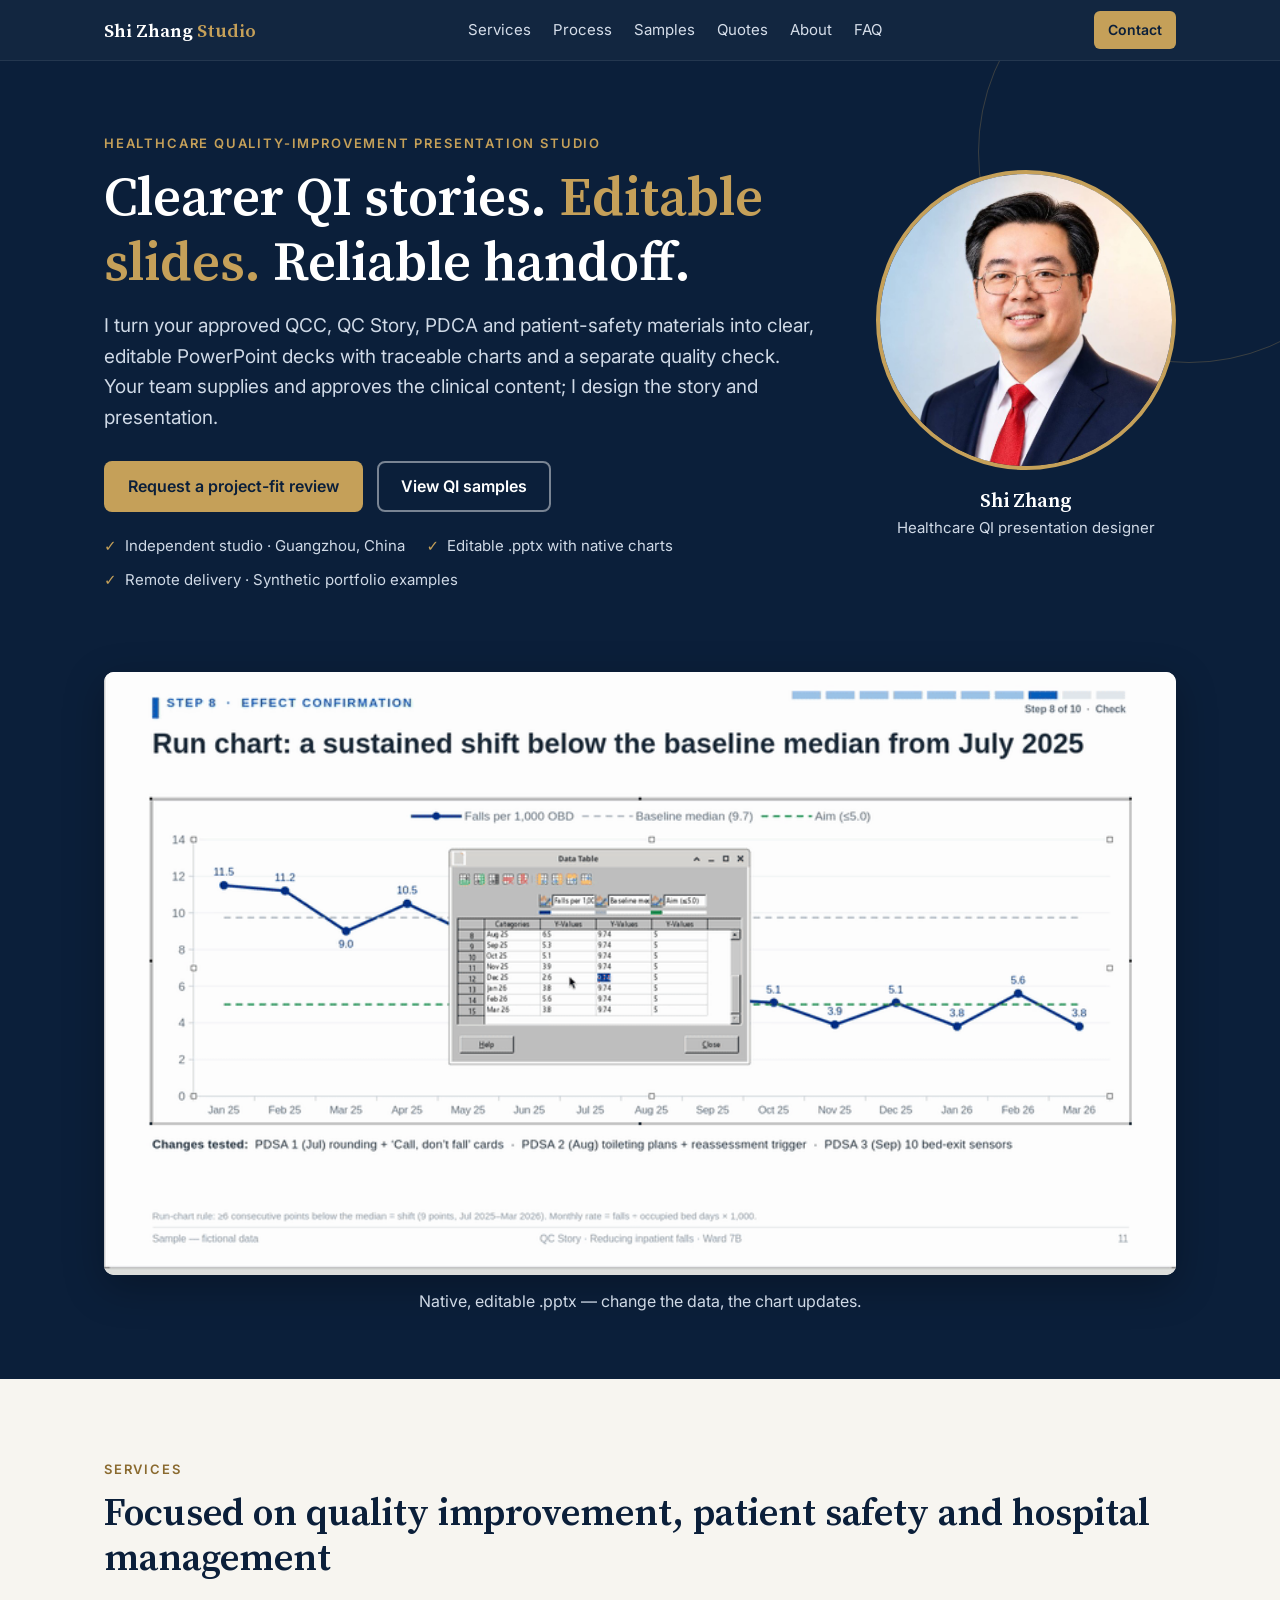
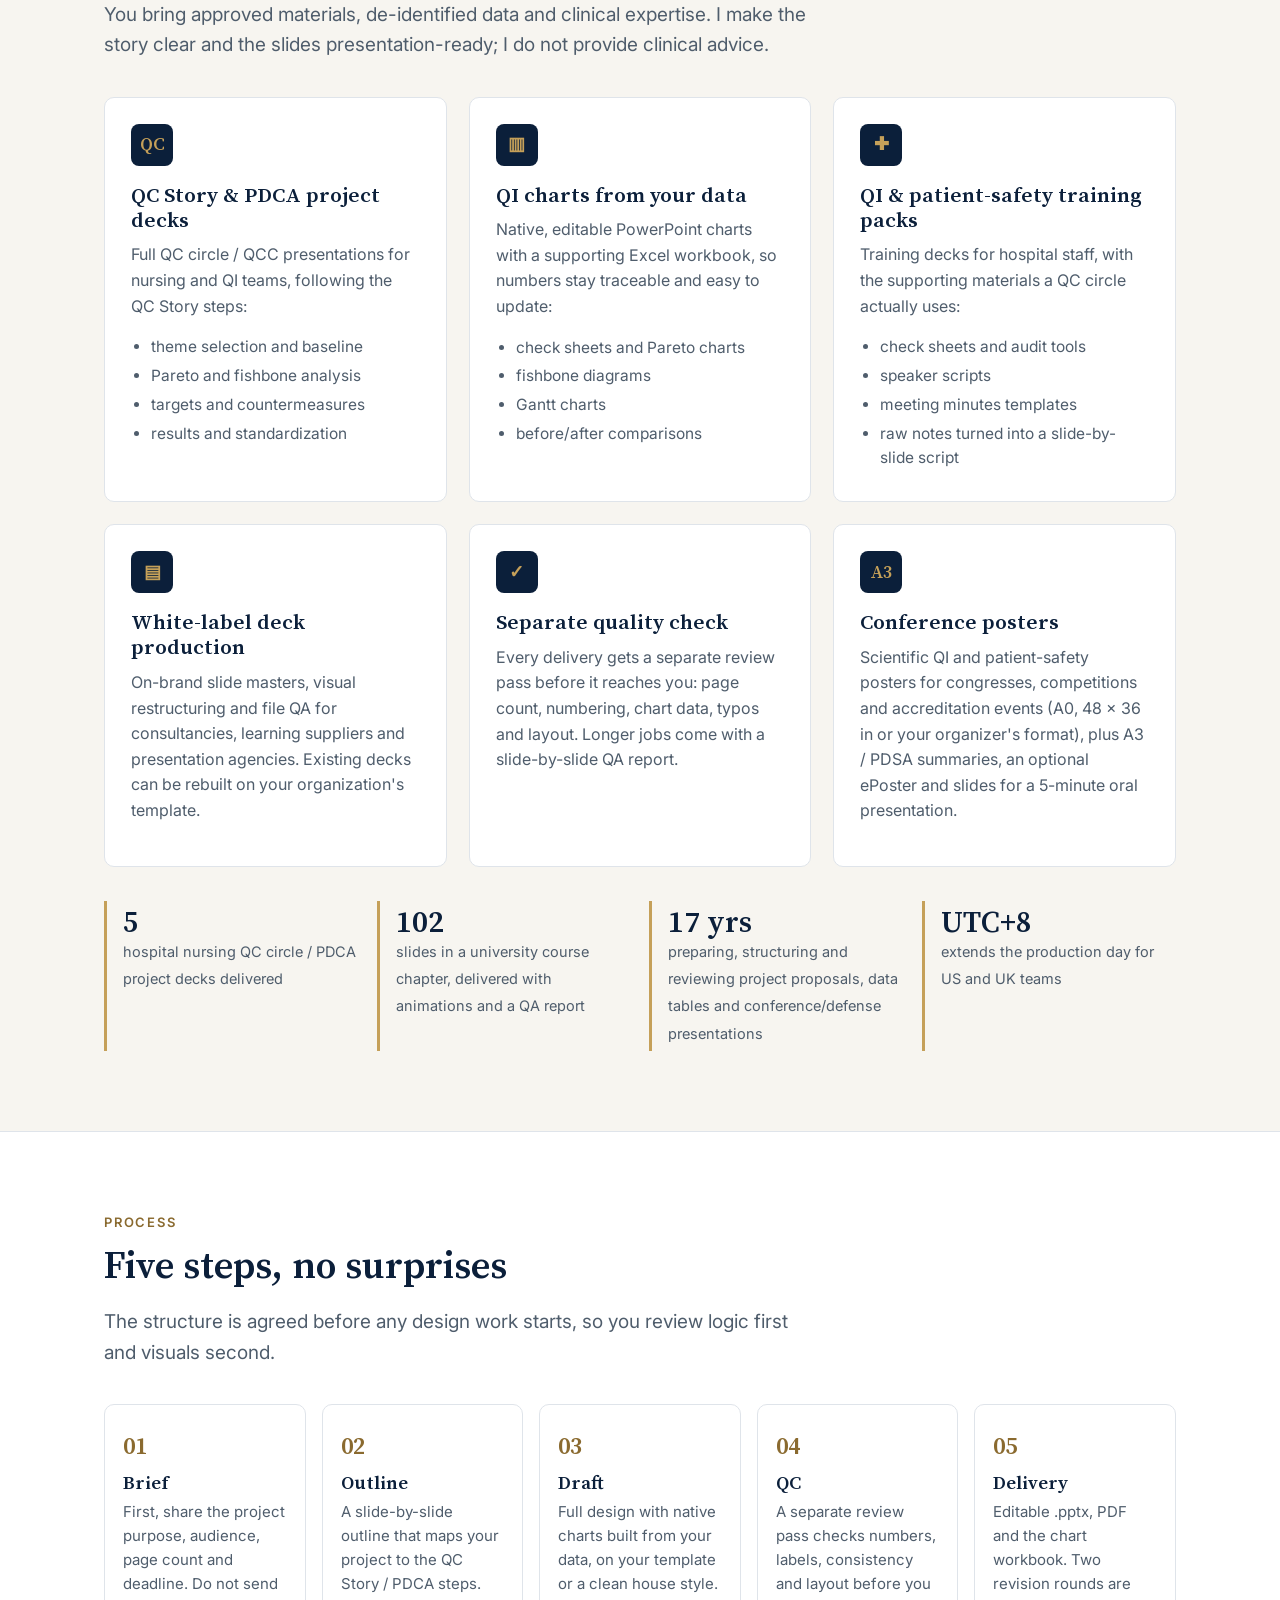
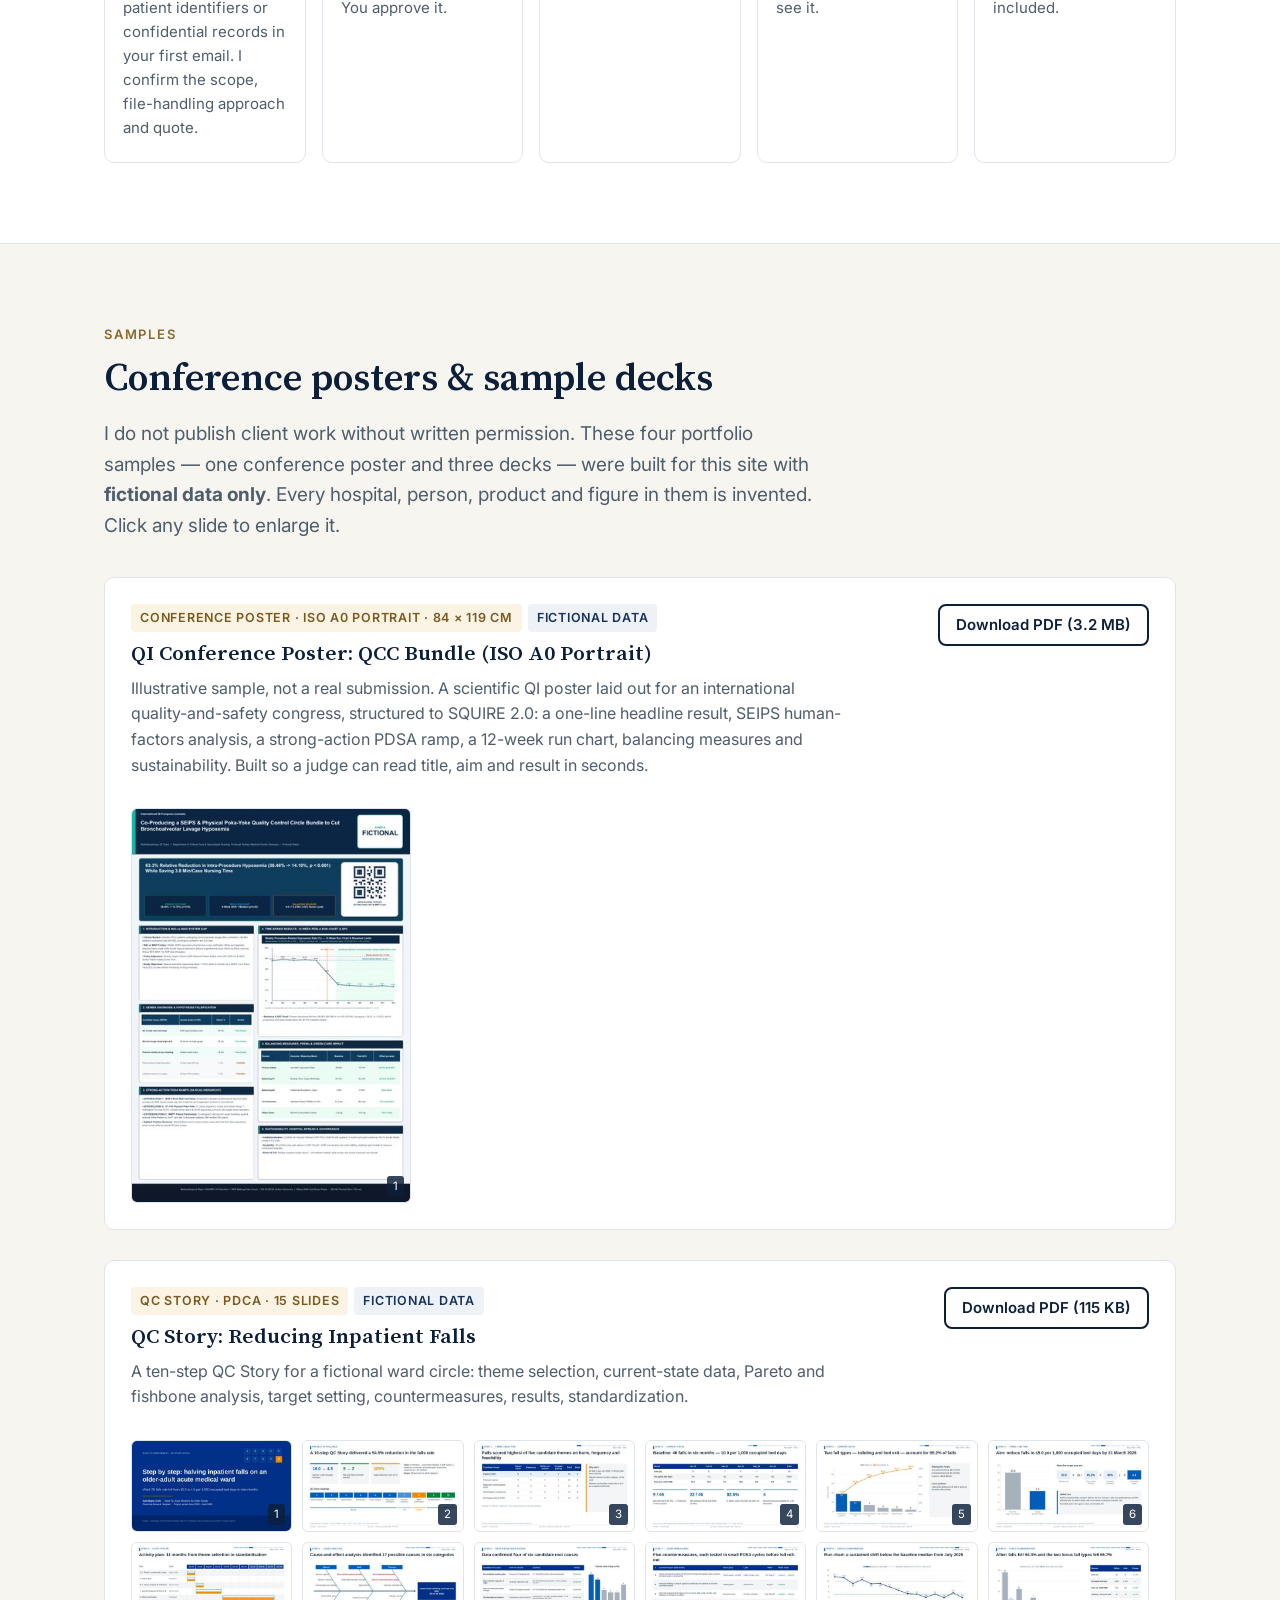
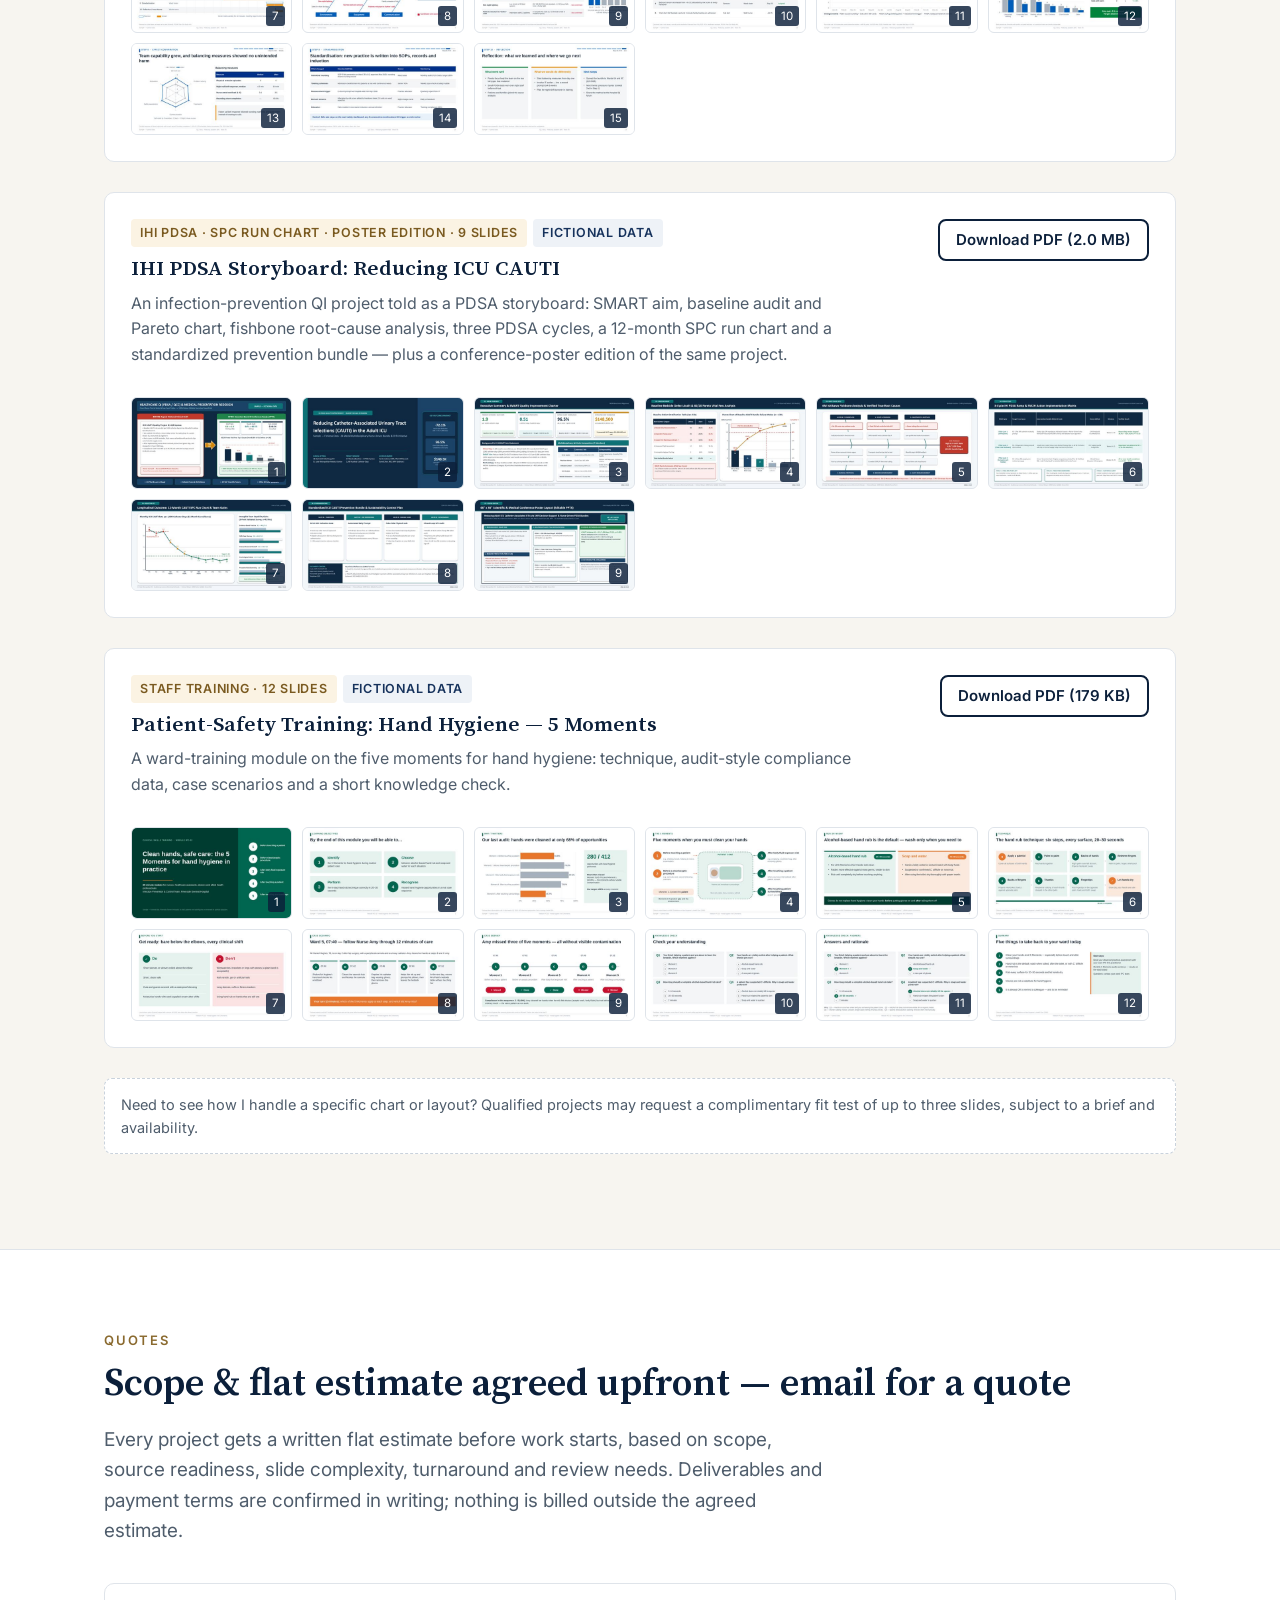
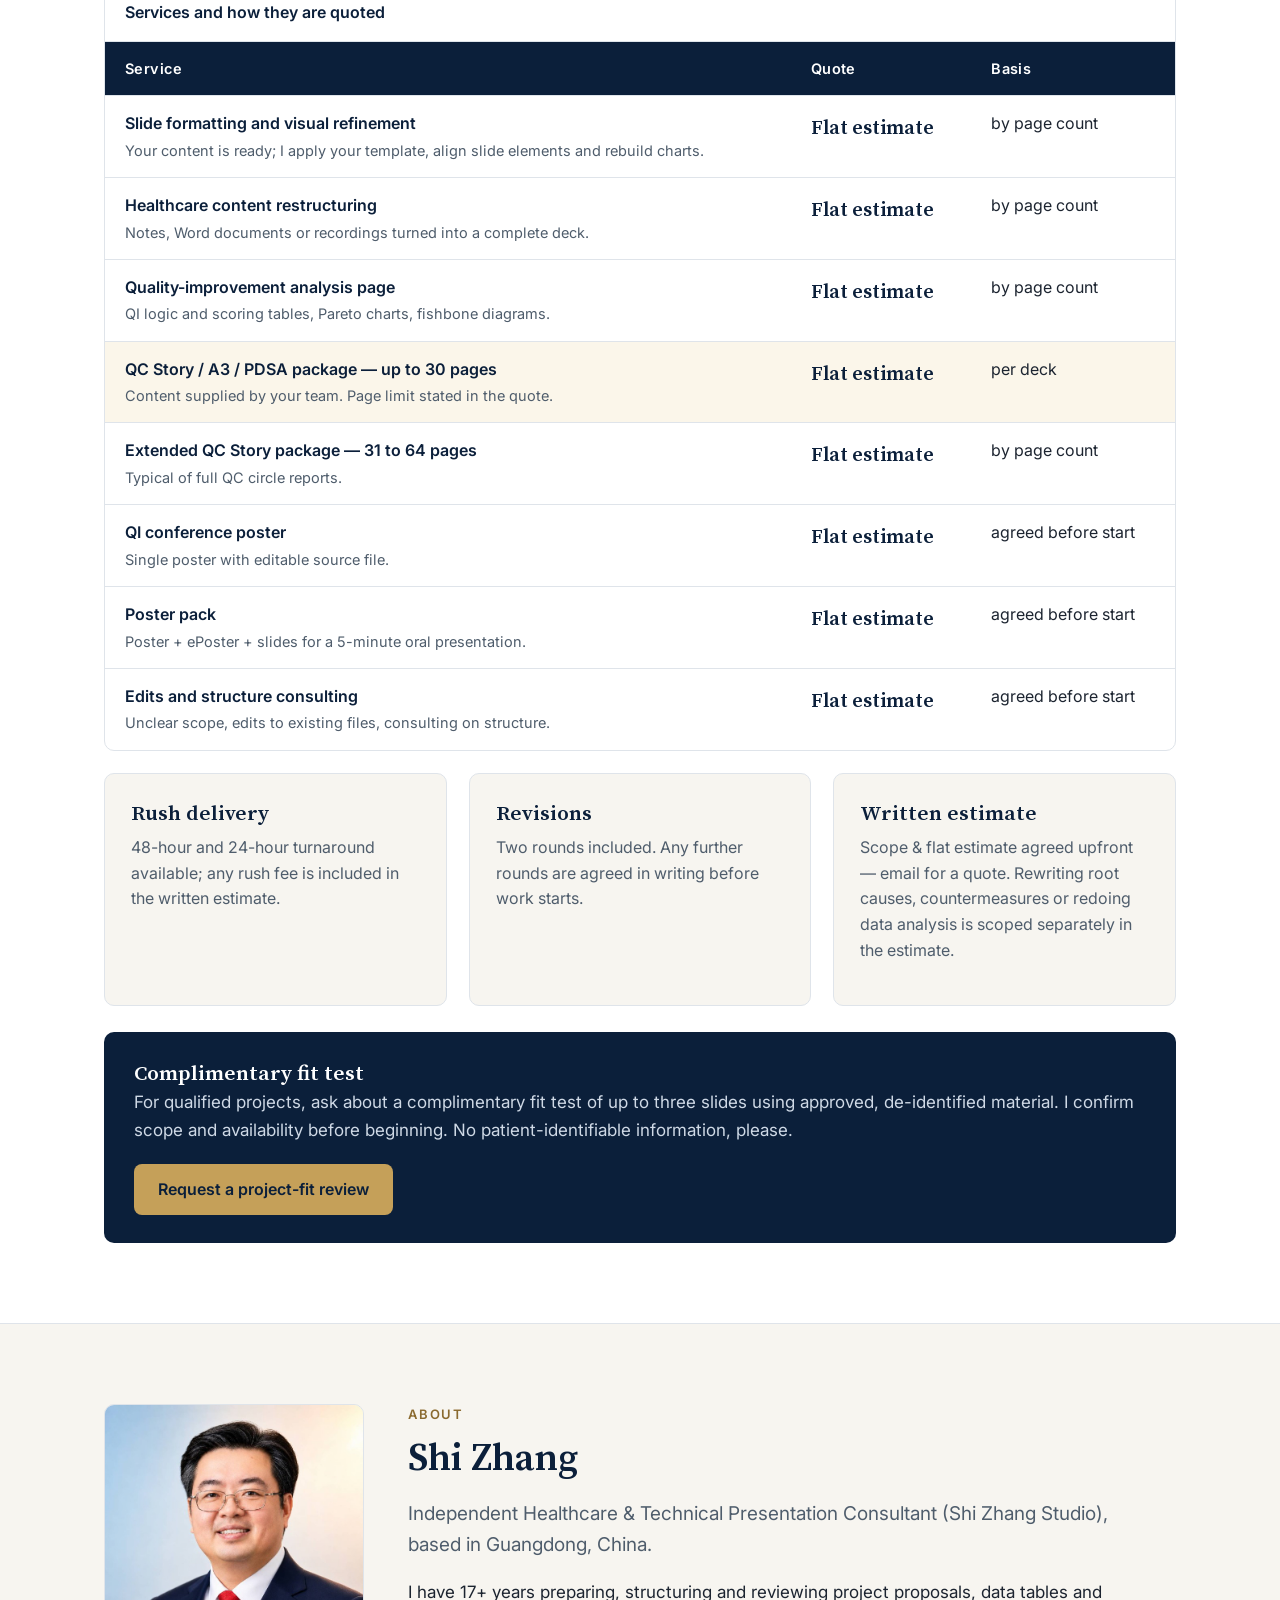
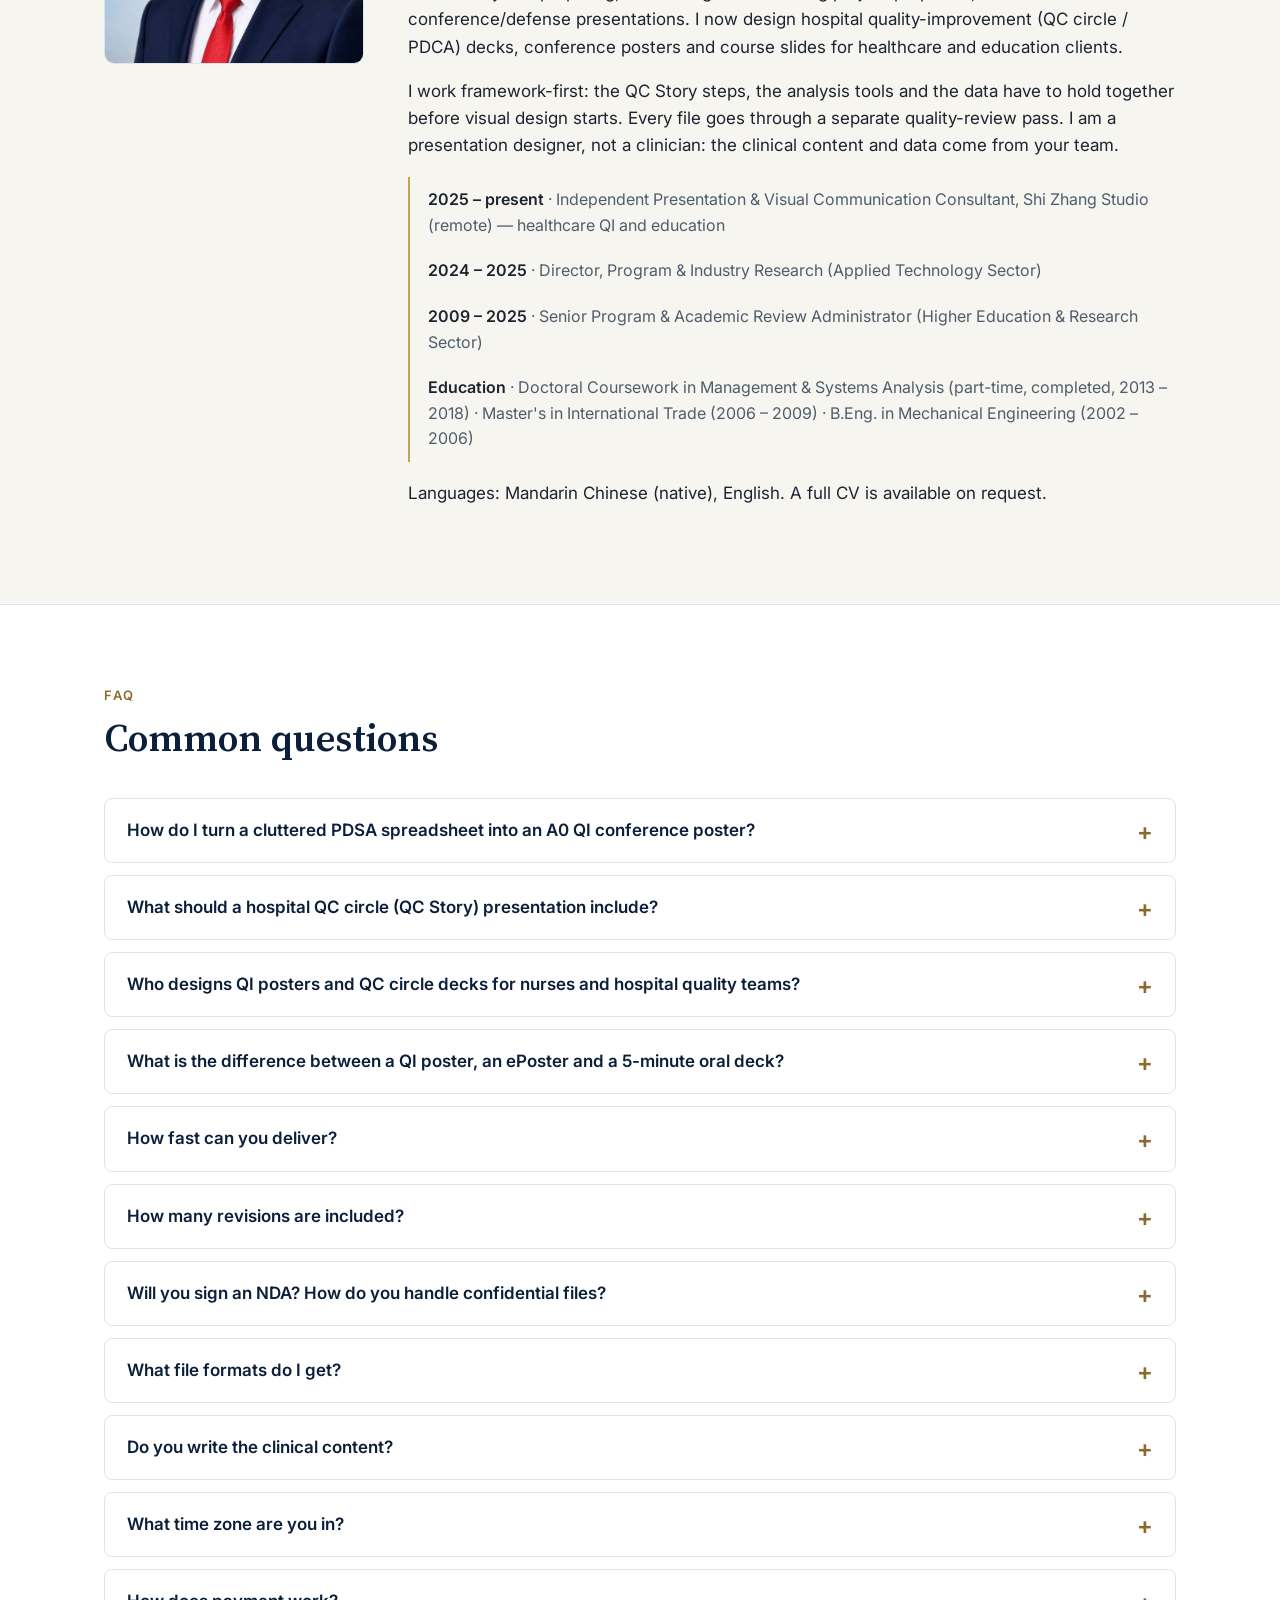
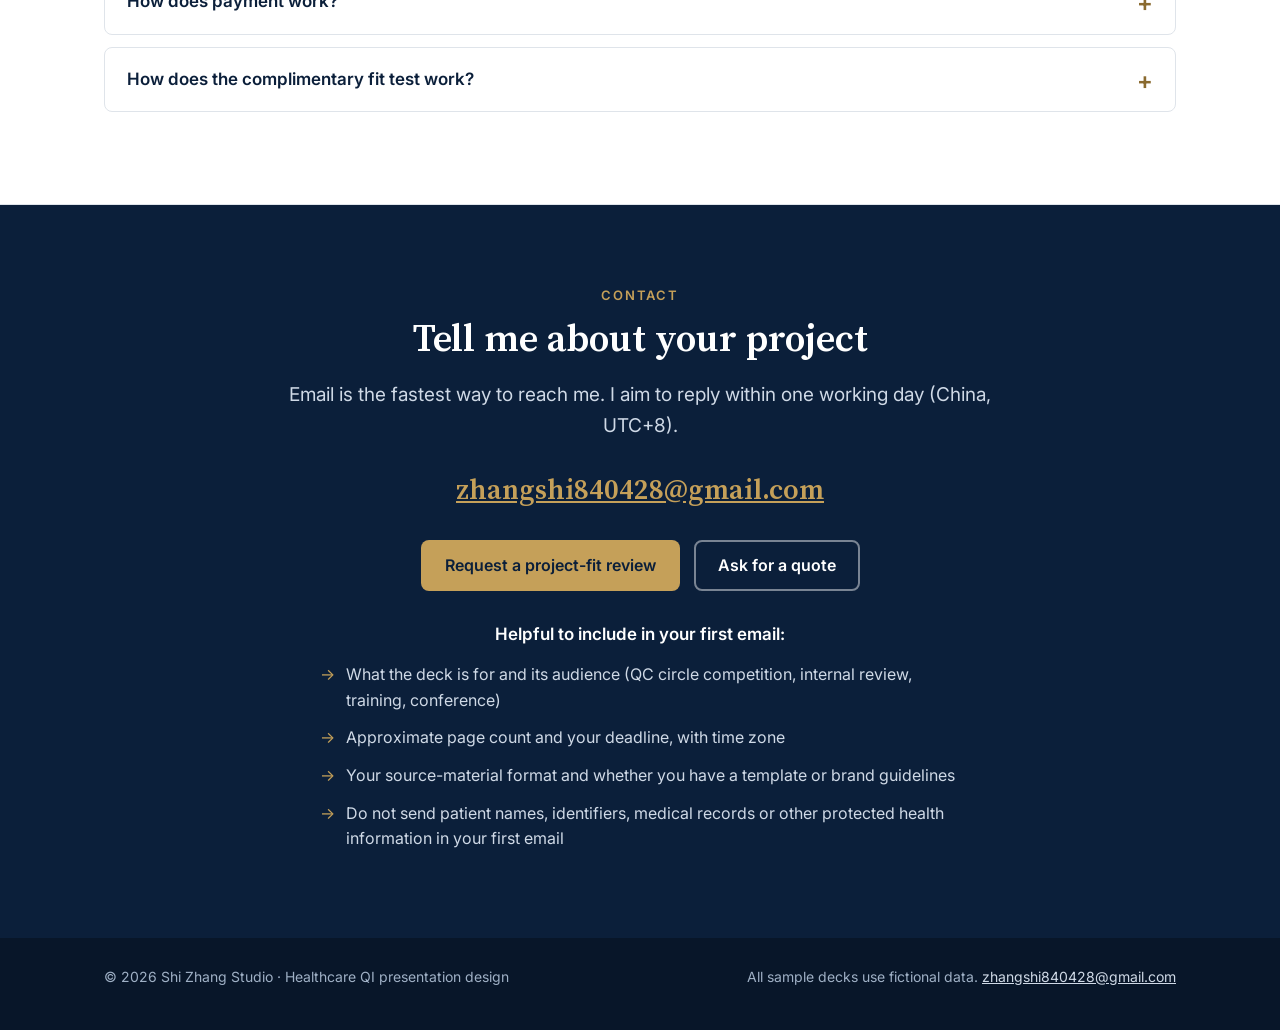
==== commit 2f0642d3: "Update education line in About" ====
--- a/index.html
+++ b/index.html
@@ -221,7 +221,7 @@
         <li><b>2025 – present</b> · Independent Presentation &amp; Visual Communication Consultant, Shi Zhang Studio (remote) — healthcare QI and education</li>
         <li><b>2024 – 2025</b> · Director, Program &amp; Industry Research (Applied Technology Sector)</li>
         <li><b>2009 – 2025</b> · Senior Program &amp; Academic Review Administrator (Higher Education &amp; Research Sector)</li>
-        <li><b>Education</b> · Master's in International Trade; doctoral coursework</li>
+        <li><b>Education</b> · Doctoral Coursework in Management &amp; Systems Analysis (part-time, completed, 2013 – 2018) · Master's in International Trade (2006 – 2009) · B.Eng. in Mechanical Engineering (2002 – 2006)</li>
       </ul>
       <p style="margin-top:18px">Languages: Mandarin Chinese (native), English. A full CV is available on request.</p>
     </div>
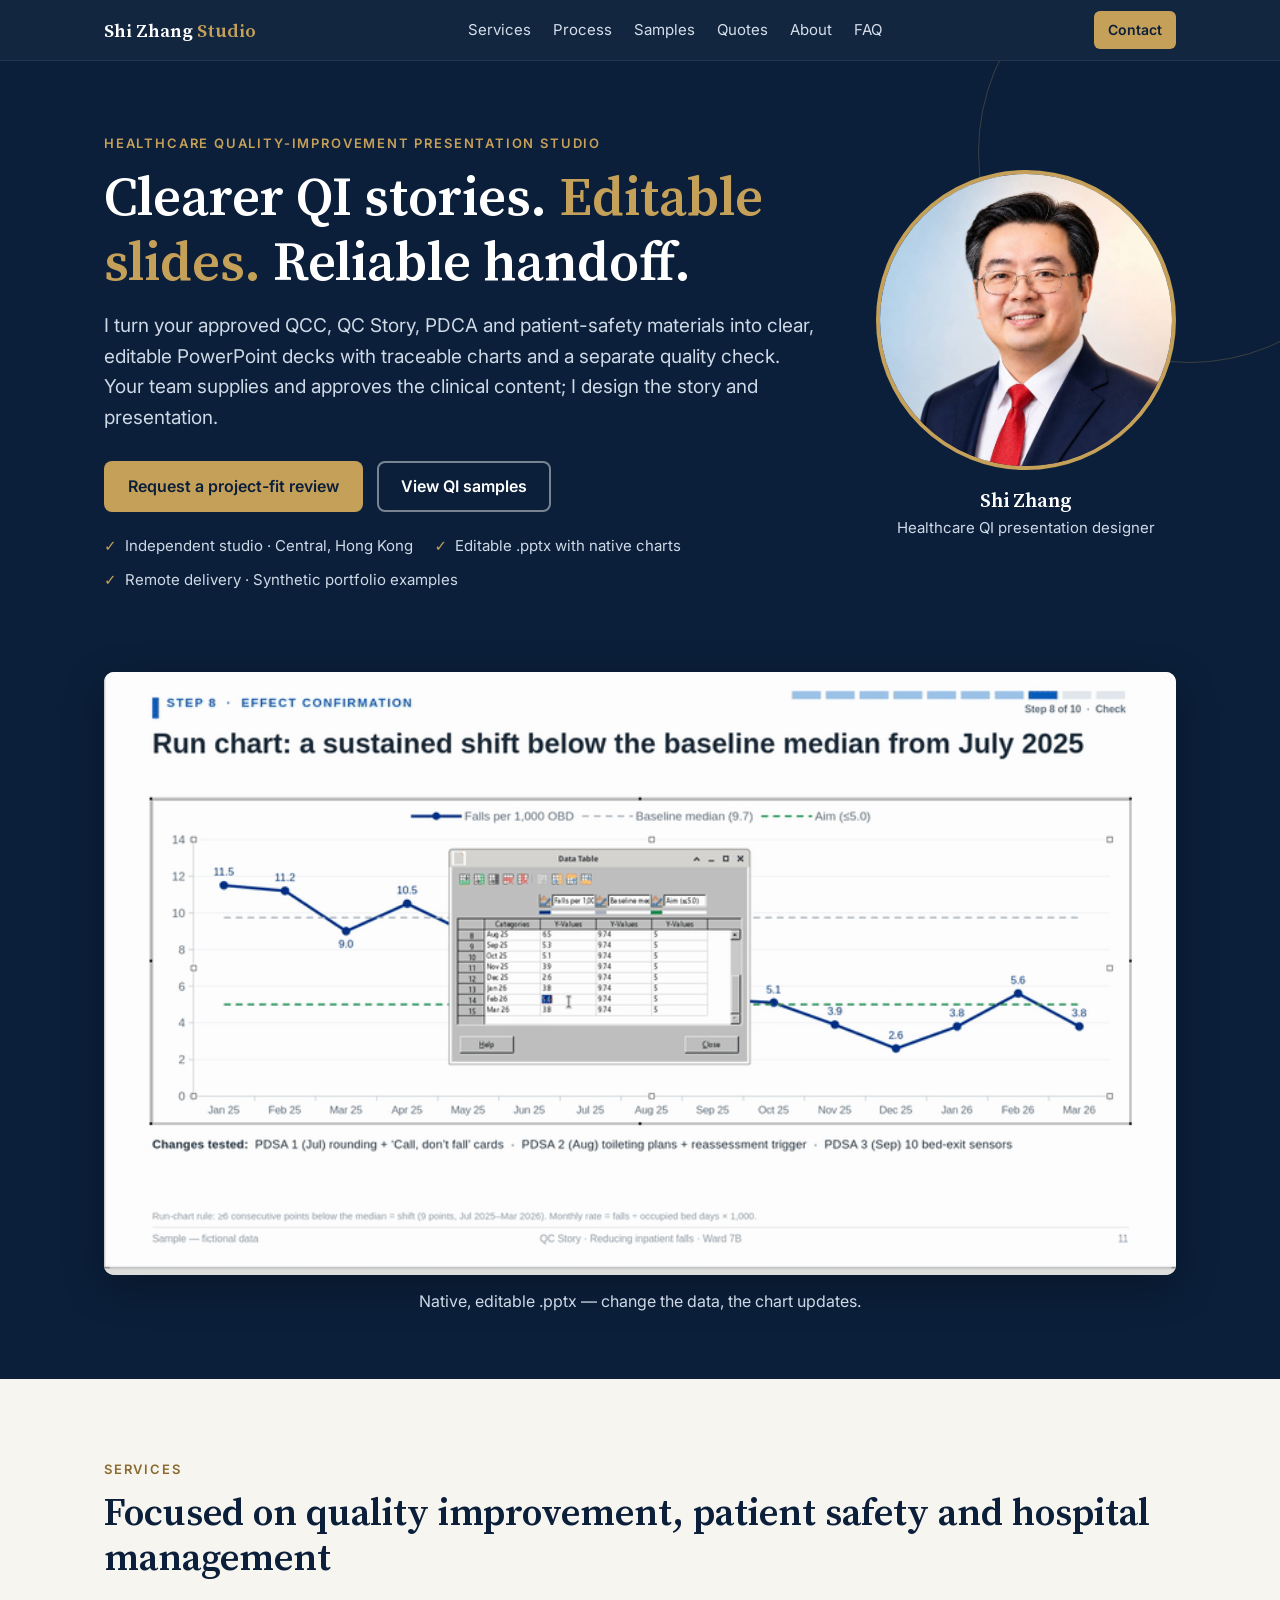
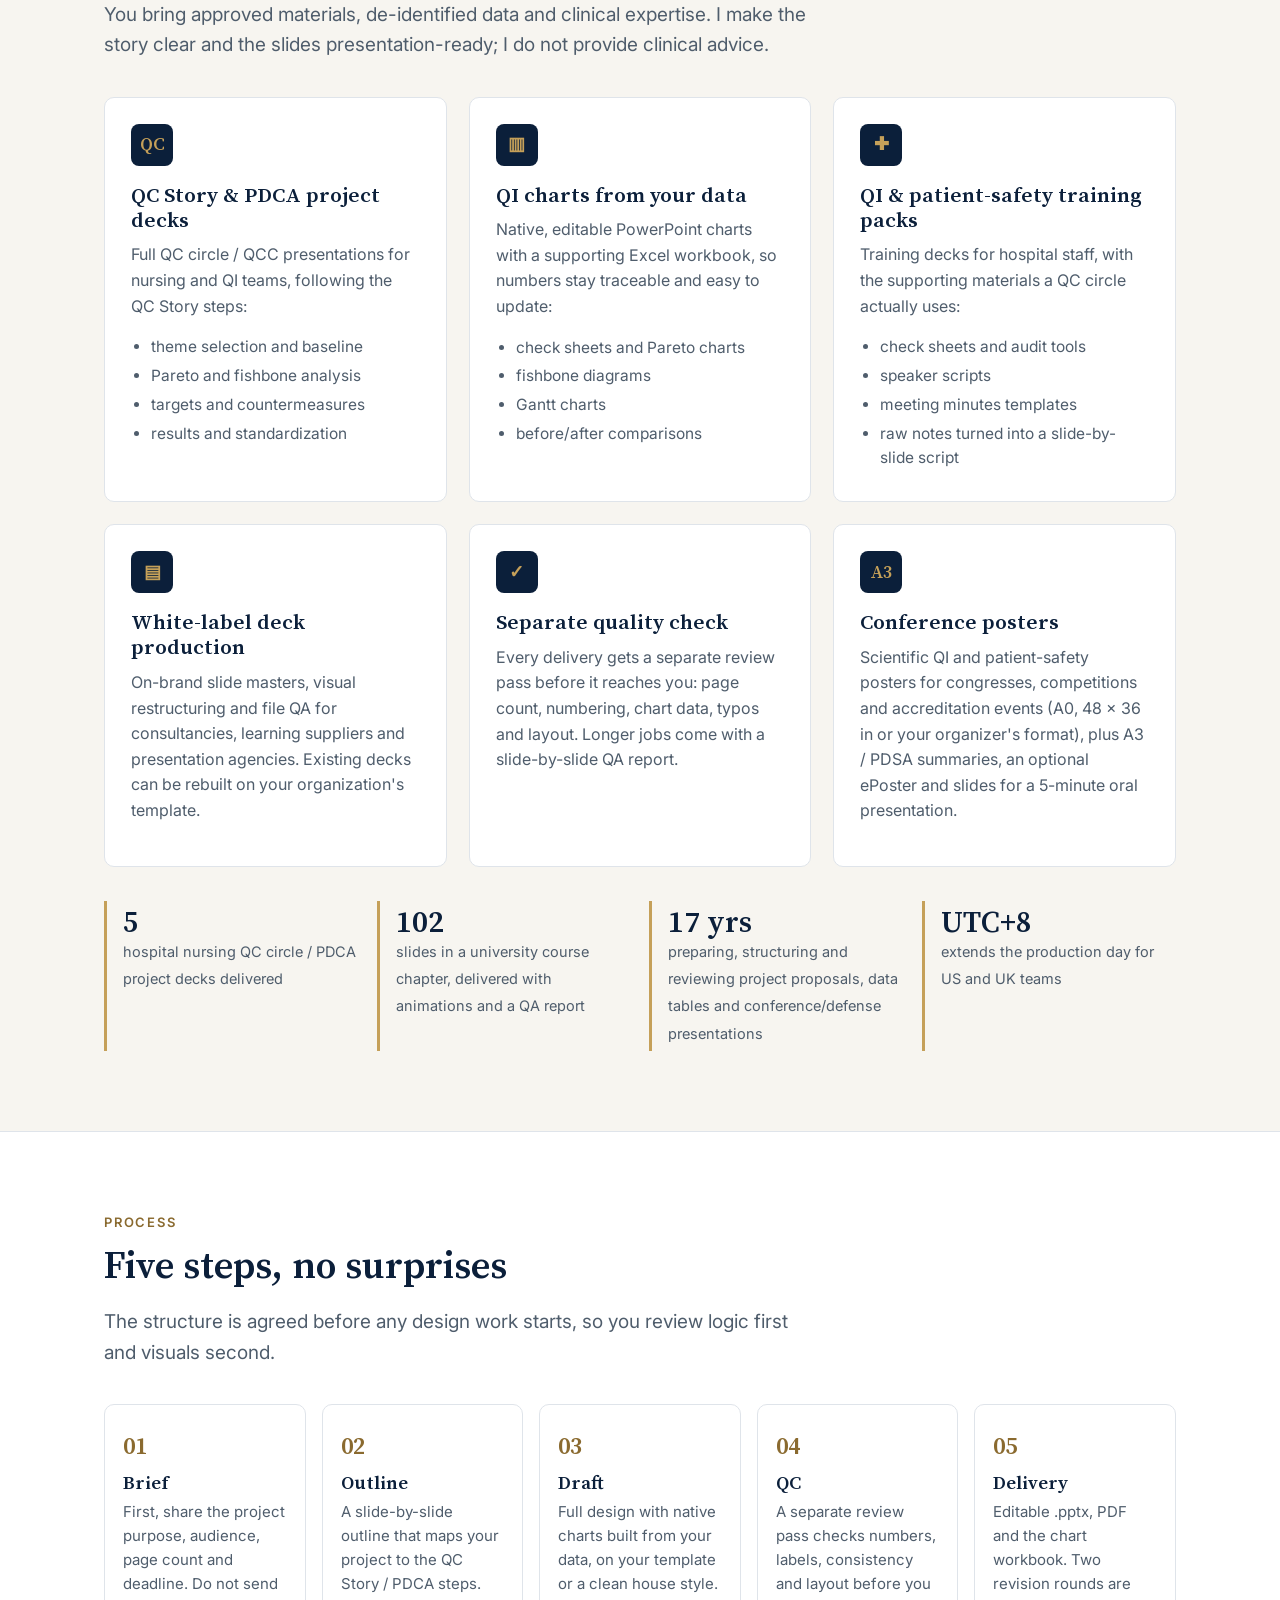
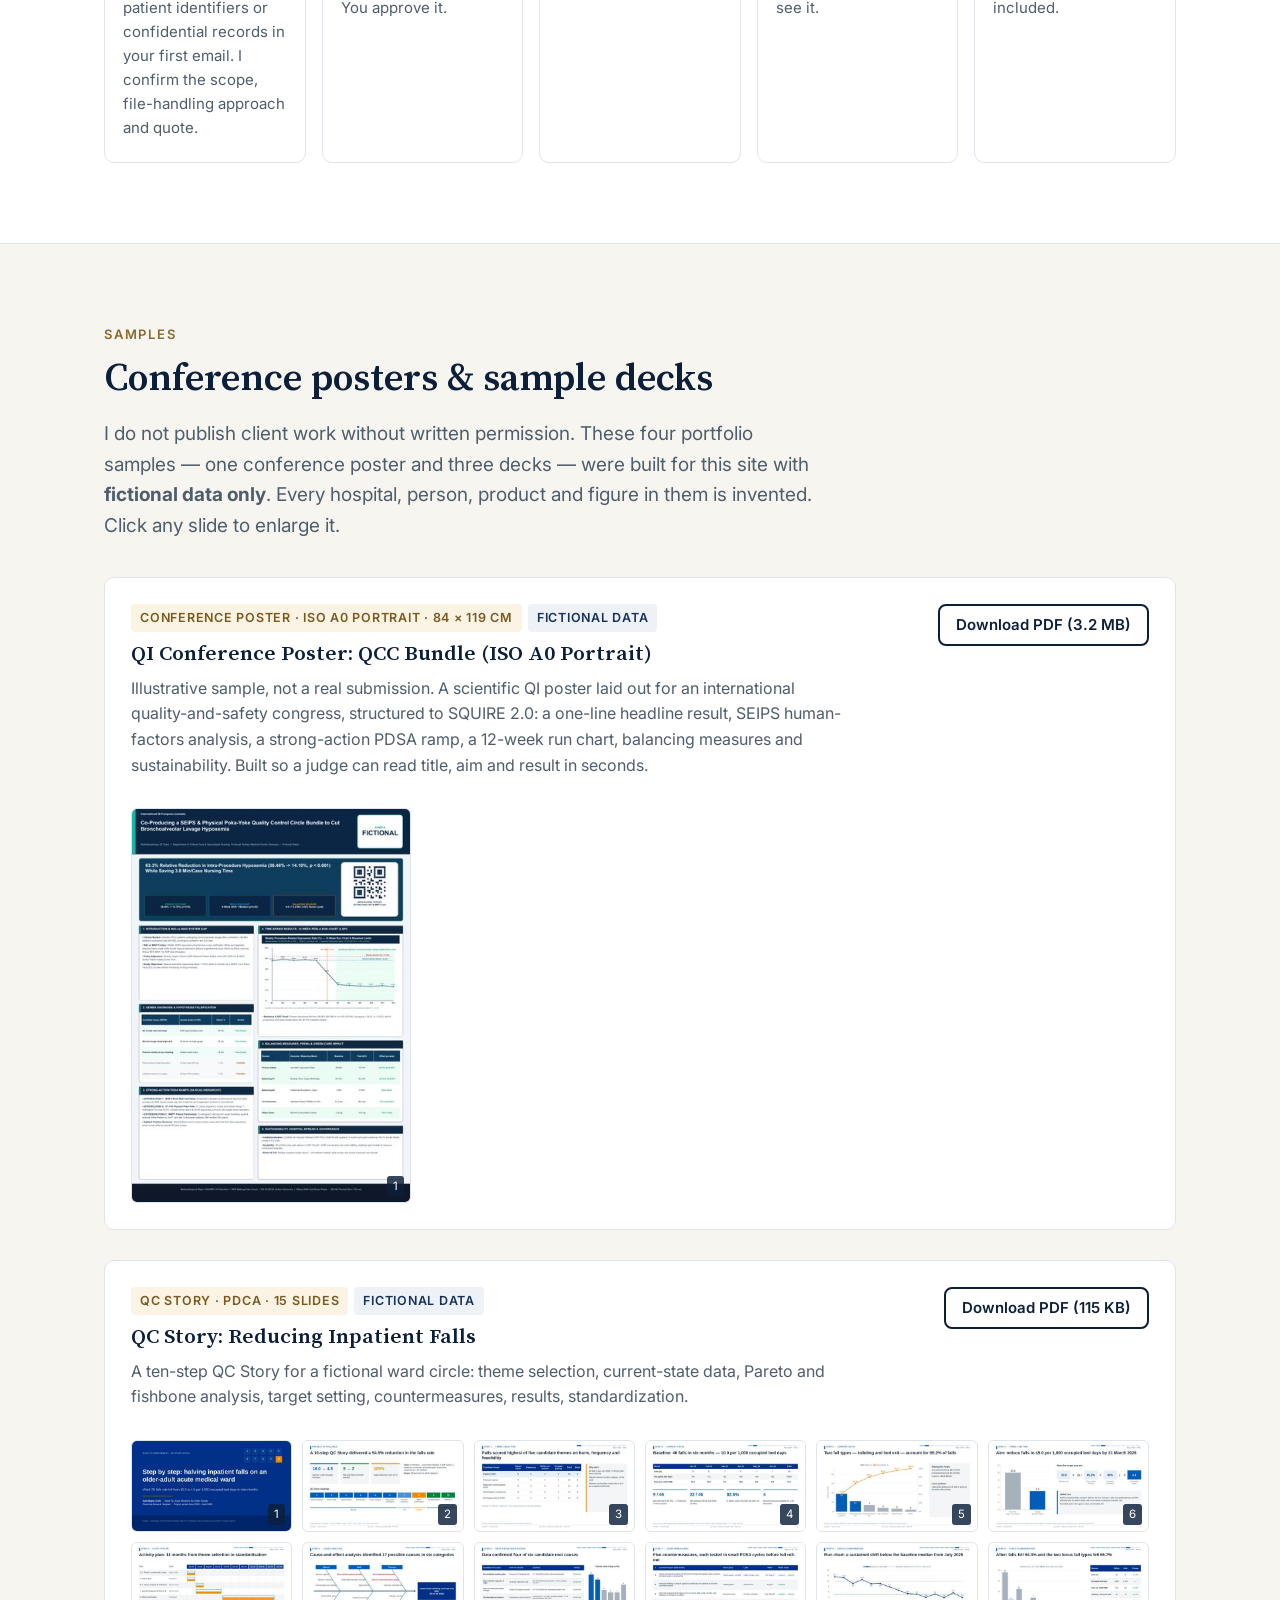
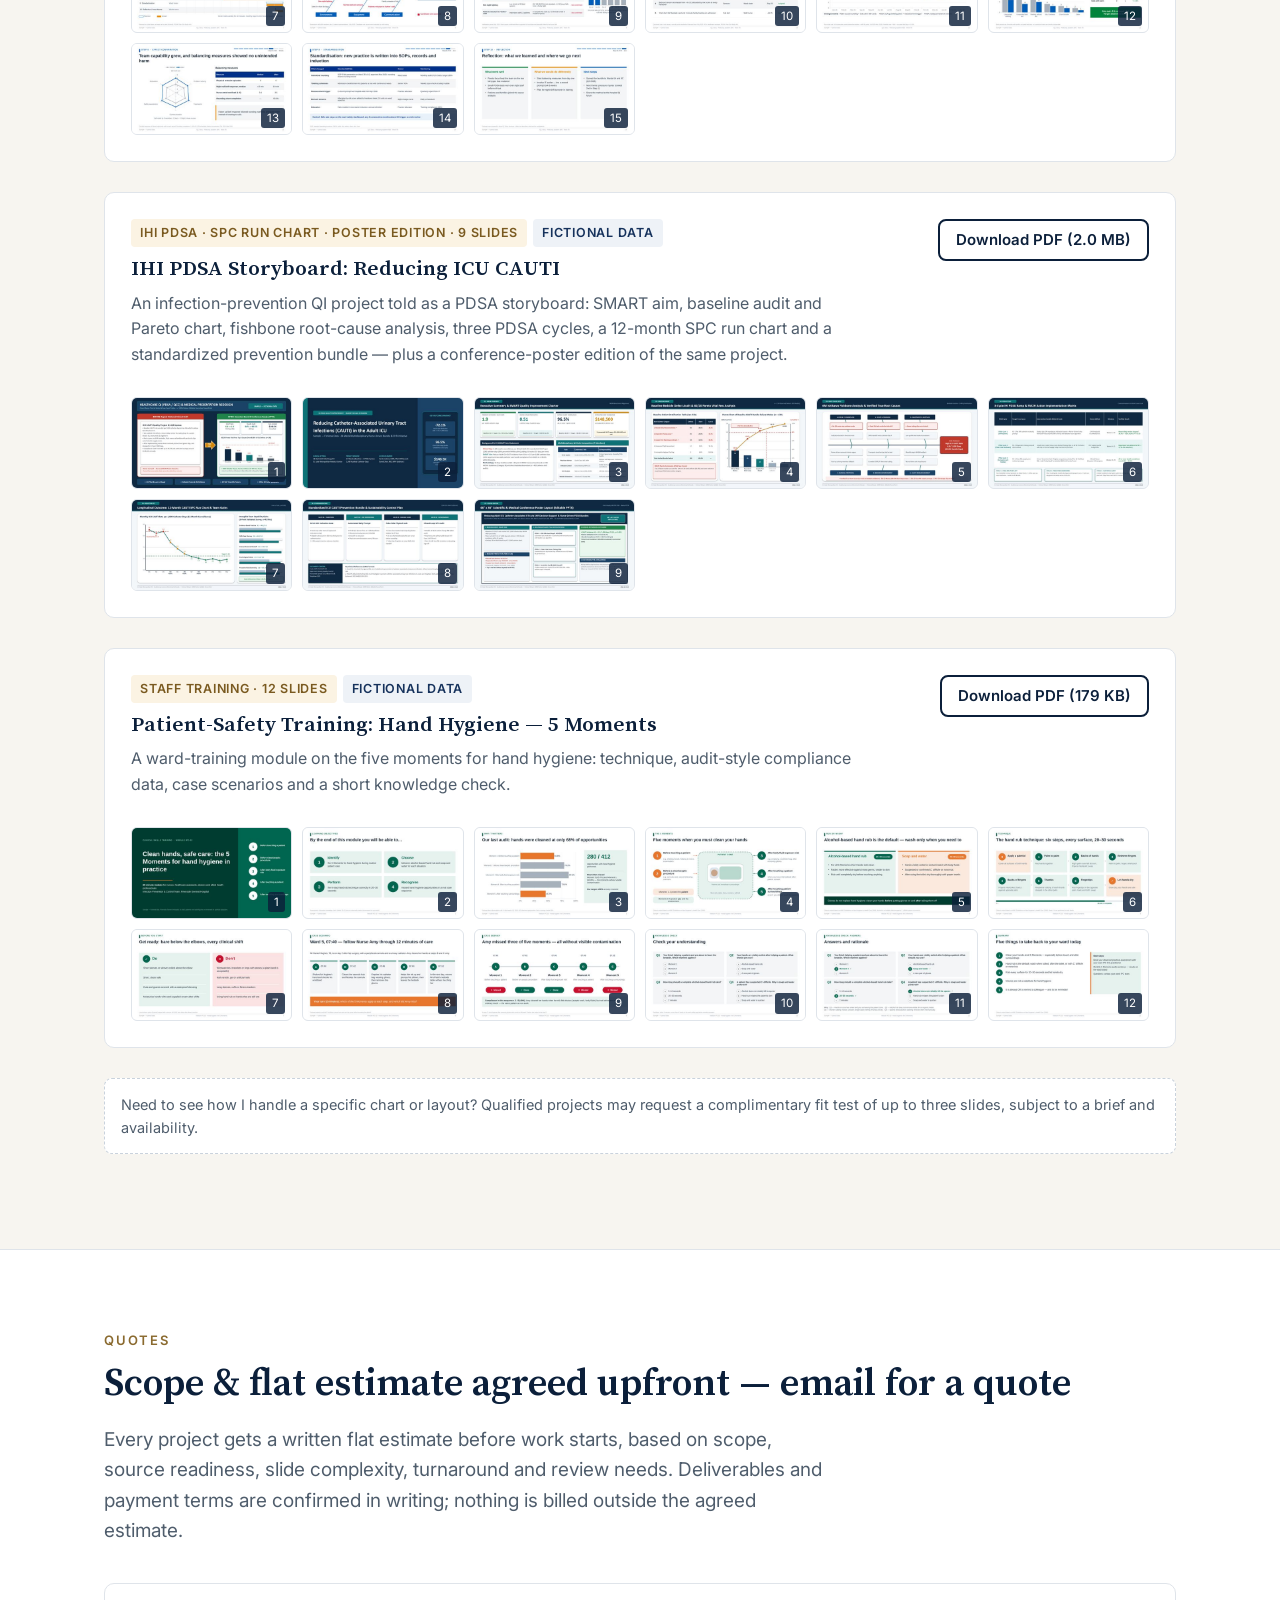
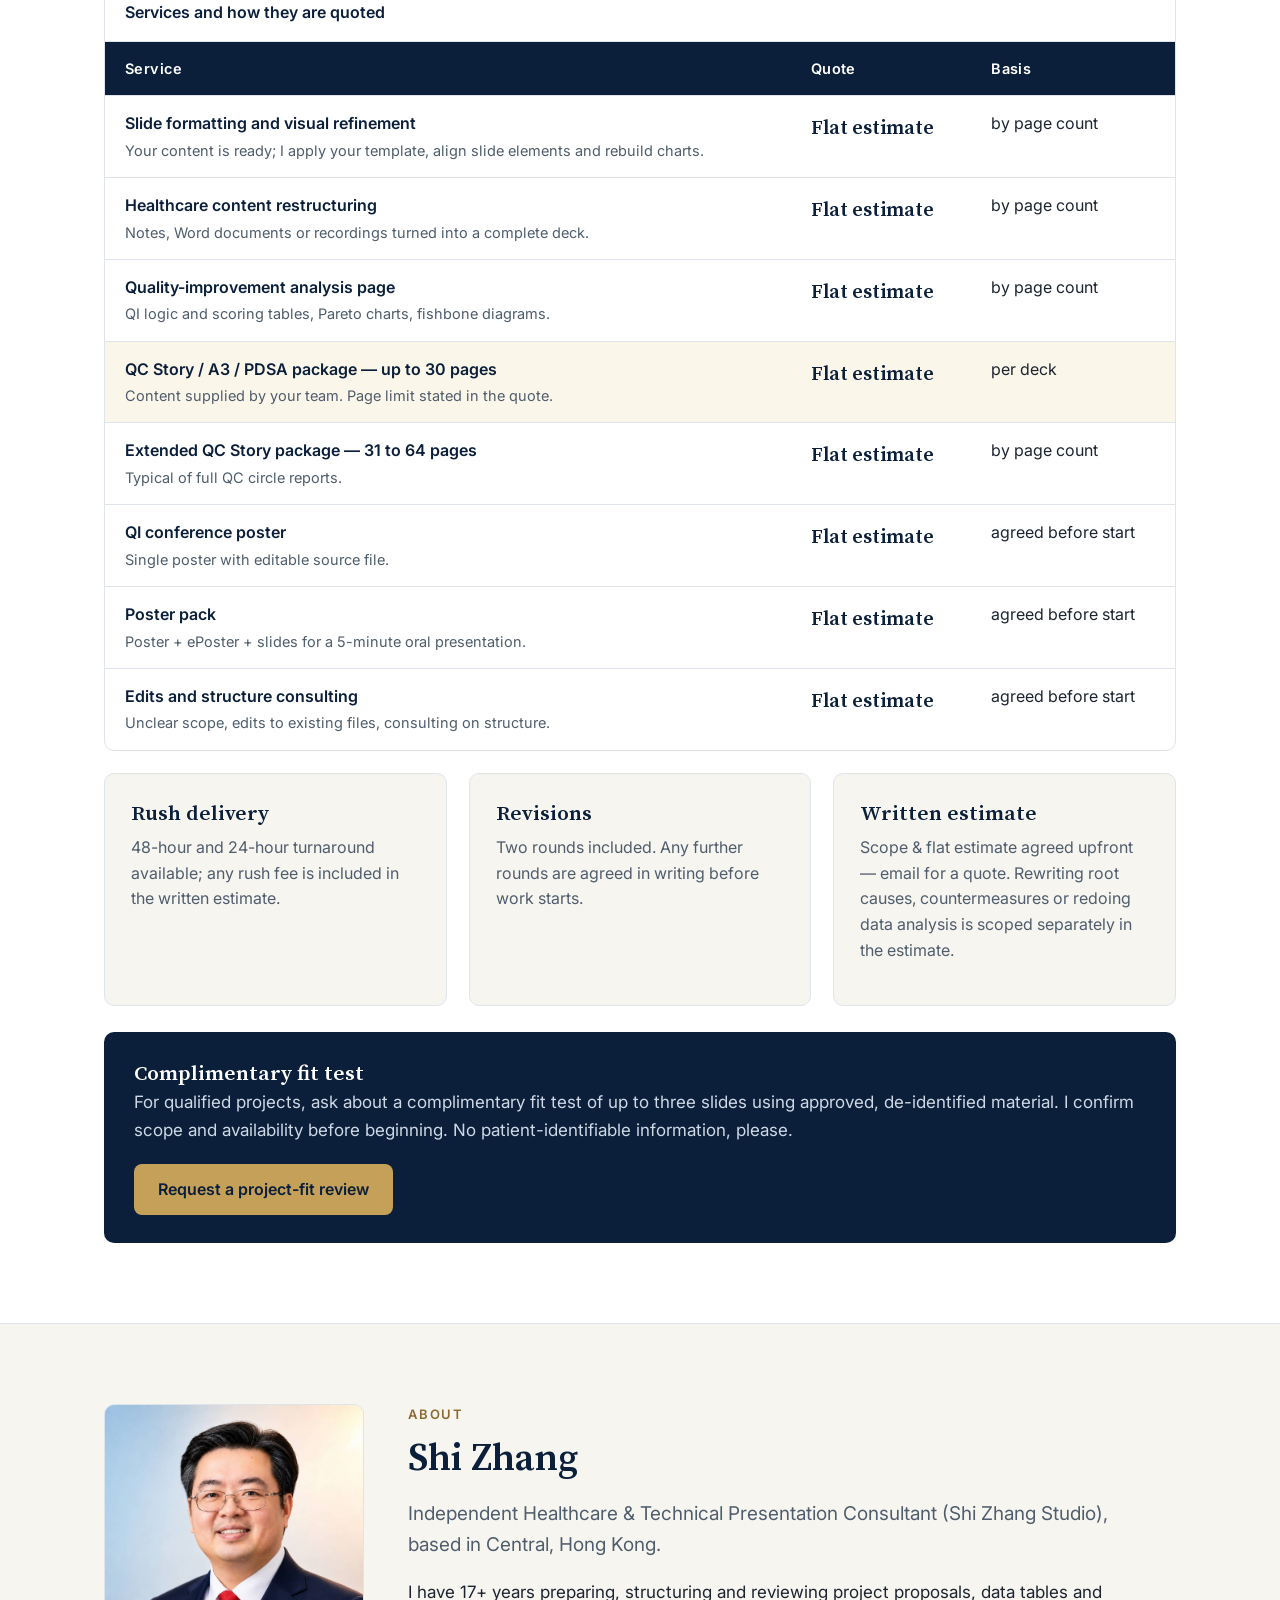
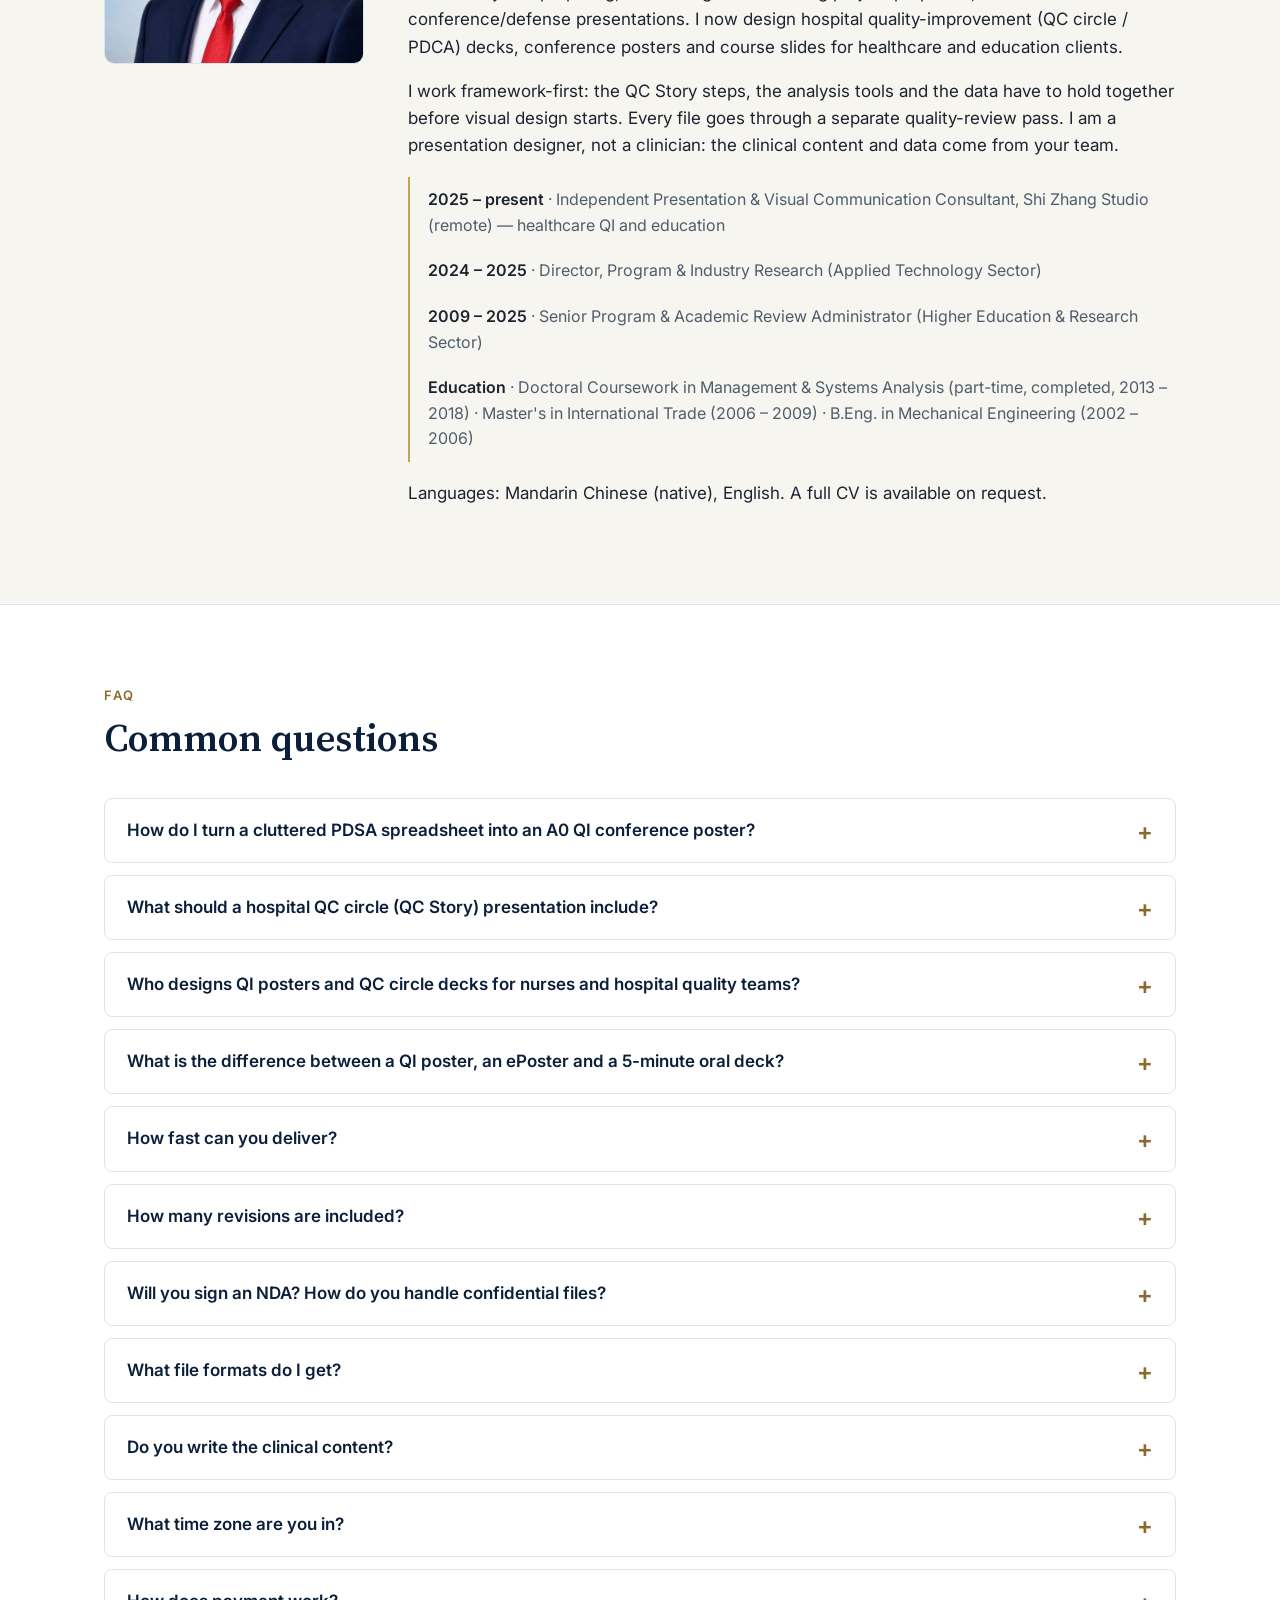
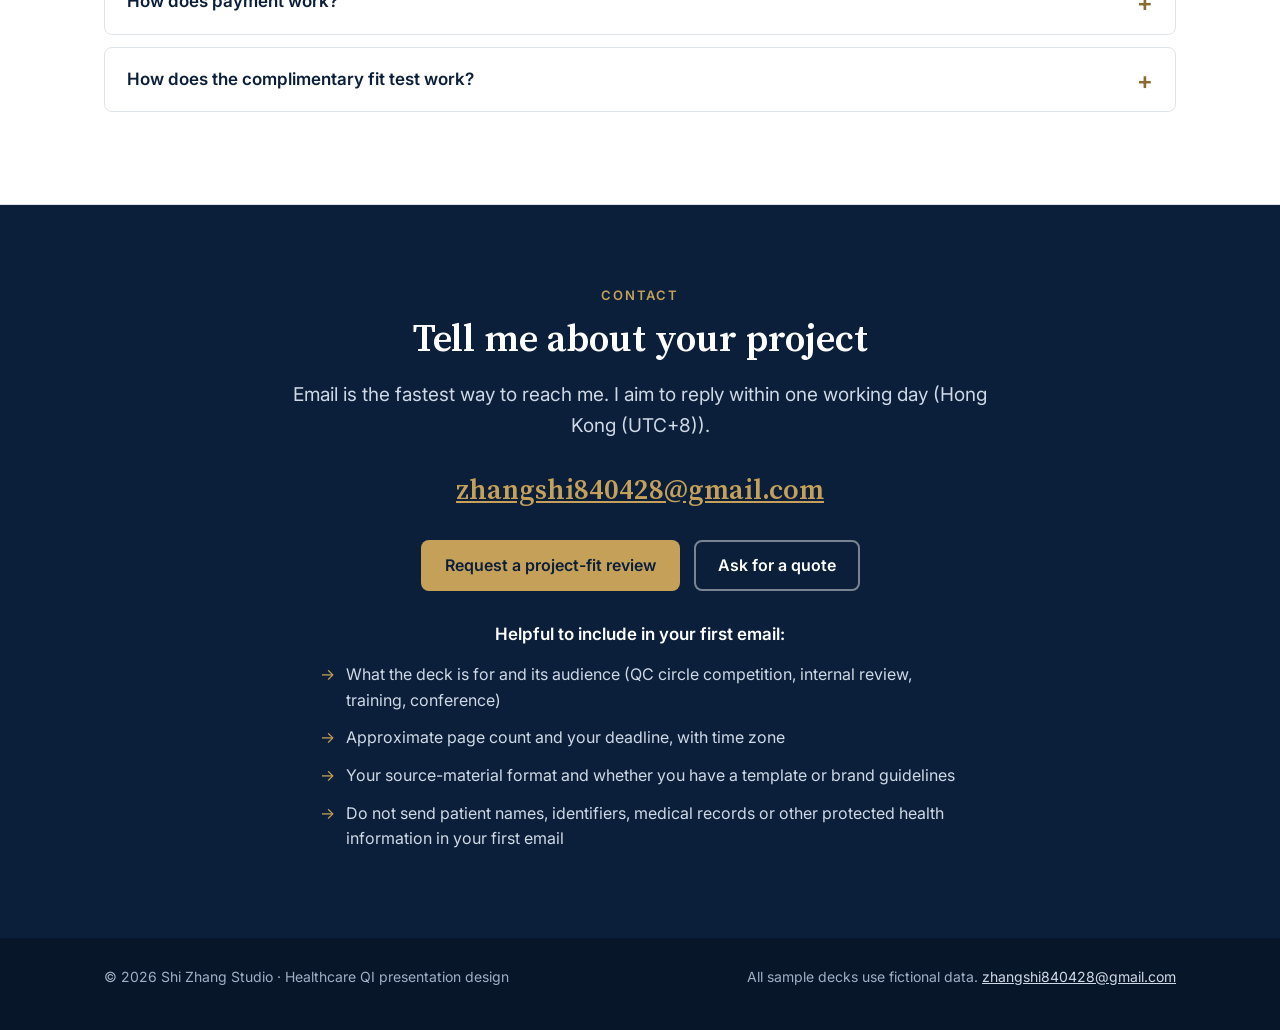
==== commit 54705f49: "Set public location to Central, Hong Kong Replace Guangdong/Guangzhou/China location and timezone wo" ====
--- a/index.html
+++ b/index.html
@@ -8,6 +8,7 @@
 <meta name="keywords" content="QC Story presentation, QCC healthcare PowerPoint, hospital quality improvement slides, PDCA presentation design, quality control circle presentation, patient safety training slides, nursing quality improvement PowerPoint, PDSA storyboard, QI conference poster design, scientific poster design, healthcare accreditation presentation">
 <meta name="author" content="Shi Zhang">
 <meta name="robots" content="index, follow">
+<meta name="google-site-verification" content="5A7wI5q06UWYGLXMcLDcjUrTY14nF4w3fVas6Imy_JU" />
 <link rel="canonical" href="https://zhangshi840428-source.github.io/shizhang-studio-portfolio/">
 <meta name="theme-color" content="#0b1f3a">
 <link rel="icon" href="assets/img/favicon.svg" type="image/svg+xml">
@@ -28,7 +29,7 @@
 <link rel="preload" href="assets/fonts/source-serif-semibold.woff2" as="font" type="font/woff2" crossorigin>
 <link rel="preload" href="assets/fonts/inter-var.woff2" as="font" type="font/woff2" crossorigin>
 <link rel="stylesheet" href="assets/css/style.css?v=20261113bh">
-<script type="application/ld+json">{"@context":"https://schema.org","@graph":[{"@type":"Person","@id":"https://zhangshi840428-source.github.io/shizhang-studio-portfolio/#shi-zhang","name":"Shi Zhang","url":"https://zhangshi840428-source.github.io/shizhang-studio-portfolio/","jobTitle":"Independent Healthcare & Technical Presentation Consultant","image":"https://zhangshi840428-source.github.io/shizhang-studio-portfolio/assets/img/shi-zhang-headshot-640.jpg","email":"mailto:zhangshi840428@gmail.com","address":{"@type":"PostalAddress","addressRegion":"Guangdong","addressCountry":"CN"},"brand":{"@type":"Brand","name":"Shi Zhang Studio"},"knowsLanguage":["zh","en"],"knowsAbout":["QC Story","Quality control circle (QCC)","PDCA","Hospital quality improvement","Patient safety","Pareto chart","Fishbone diagram","PowerPoint presentation design","QI conference poster","PDSA","A3 report","ePoster","Medical education slides"],"hasOfferCatalog":{"@id":"https://zhangshi840428-source.github.io/shizhang-studio-portfolio/#offers"},"description":"Independent healthcare and technical presentation consultant (Shi Zhang Studio) with 17+ years preparing, structuring and reviewing project proposals, data tables and conference/defense presentations."},{"@type":"Service","@id":"https://zhangshi840428-source.github.io/shizhang-studio-portfolio/#service","name":"QC Story and hospital quality-improvement presentation design","serviceType":"Presentation design","provider":{"@id":"https://zhangshi840428-source.github.io/shizhang-studio-portfolio/#shi-zhang"},"brand":{"@type":"Brand","name":"Shi Zhang Studio"},"areaServed":"Worldwide","description":"Presentation and poster design from client-approved materials for healthcare quality-improvement teams and white-label partners. Clients supply and approve clinical content; the studio provides editable slides, charts and a separate quality check.","hasOfferCatalog":{"@type":"OfferCatalog","@id":"https://zhangshi840428-source.github.io/shizhang-studio-portfolio/#offers","name":"Services (scope and flat estimate agreed upfront)","itemListElement":[{"@type":"Offer","name":"Slide formatting and visual refinement","description":"Scope and flat estimate agreed upfront — email for a quote"},{"@type":"Offer","name":"Healthcare content restructuring","description":"Scope and flat estimate agreed upfront — email for a quote"},{"@type":"Offer","name":"Quality-improvement analysis page","description":"Scope and flat estimate agreed upfront — email for a quote"},{"@type":"Offer","name":"QC Story / A3 / PDSA package (up to 30 pages)","description":"Scope and flat estimate agreed upfront — email for a quote"},{"@type":"Offer","name":"Extended QC Story package (31 to 64 pages)","description":"Scope and flat estimate agreed upfront — email for a quote"},{"@type":"Offer","name":"QI conference poster","description":"Scope and flat estimate agreed upfront — email for a quote"},{"@type":"Offer","name":"Poster pack","description":"Scope and flat estimate agreed upfront — email for a quote"},{"@type":"Offer","name":"Edits and structure consulting","description":"Scope and flat estimate agreed upfront — email for a quote"},{"@type":"Offer","name":"Complimentary fit test (up to three slides)","description":"For qualified projects, subject to a brief, approved de-identified materials, scope and availability."}]}},{"@type":"WebSite","@id":"https://zhangshi840428-source.github.io/shizhang-studio-portfolio/#website","url":"https://zhangshi840428-source.github.io/shizhang-studio-portfolio/","name":"Shi Zhang Studio","inLanguage":"en","publisher":{"@id":"https://zhangshi840428-source.github.io/shizhang-studio-portfolio/#shi-zhang"}},{"@type":"FAQPage","mainEntity":[{"@type":"Question","name":"How do I turn a cluttered PDSA spreadsheet into an A0 QI conference poster?","acceptedAnswer":{"@type":"Answer","text":"Start from the story, not the spreadsheet: aim statement, baseline, change ideas tested in PDSA cycles, run chart of the outcome measure, and lessons learned. I rebuild the key measures as native, editable charts (run or control chart, Pareto, before/after), cut the table to the few numbers that support the aim, and lay the poster out on the organizer's template (A0, 48 × 36 in or custom). Your team supplies and approves all clinical content and data."}},{"@type":"Question","name":"What should a hospital QC circle (QC Story) presentation include?","acceptedAnswer":{"@type":"Answer","text":"A standard QC Story runs: theme selection, activity plan, current-state survey, target setting, root-cause analysis (fishbone, Pareto), countermeasures, implementation, effect confirmation, standardization and review. I check that the steps, analysis tools and data agree with each other before visual design starts, and deliver an editable .pptx with native charts plus a PDF."}},{"@type":"Question","name":"Who designs QI posters and QC circle decks for nurses and hospital quality teams?","acceptedAnswer":{"@type":"Answer","text":"Shi Zhang Studio is an independent healthcare and technical presentation consultancy (UTC+8) that designs QC Story / PDCA / A3 decks, QI and patient-safety conference posters and medical-education slides from client-approved materials, for hospital teams and as white-label production for consultancies and presentation agencies. Scope and a flat estimate are agreed by email before work starts."}},{"@type":"Question","name":"What is the difference between a QI poster, an ePoster and a 5-minute oral deck?","acceptedAnswer":{"@type":"Answer","text":"A printed poster (usually A0 or 48 × 36 in) must be readable from 1–2 metres with a single main chart; an ePoster is the same story re-flowed for a 16:9 screen, often with one slide per section; a 5-minute oral deck needs 5–7 slides with one message each. The poster pack delivers all three from one approved content source."}},{"@type":"Question","name":"How fast can you deliver?","acceptedAnswer":{"@type":"Answer","text":"Turnaround depends on page count and how ready your content is; I confirm a delivery date with every quote. Rush delivery (48 or 24 hours) is available and priced into the estimate."}},{"@type":"Question","name":"How many revisions are included?","acceptedAnswer":{"@type":"Answer","text":"Two rounds of revisions are included. Any further rounds are agreed in writing before any extra cost starts."}},{"@type":"Question","name":"Will you sign an NDA? How do you handle confidential files?","acceptedAnswer":{"@type":"Answer","text":"I can review your NDA before you send any files, and we agree the confidentiality terms before work starts. I do not publish client work without written permission; every sample on this site uses invented data. Every file goes through a separate quality-review pass. If your organization has specific data-handling rules or requires de-identified data, tell me and we will agree how files are handled before work starts. Please remove patient identifiers before sending any data."}},{"@type":"Question","name":"What file formats do I get?","acceptedAnswer":{"@type":"Answer","text":"An editable PowerPoint file (.pptx) with native charts you can update, plus a PDF. Where charts are built from your data, the supporting Excel workbook is included. I can work on your organization's own template."}},{"@type":"Question","name":"Do you write the clinical content?","acceptedAnswer":{"@type":"Answer","text":"No. I structure and design the quality-improvement story — the QC Story steps, analysis tools and data presentation — from the content and data your team provides. I do not provide clinical advice or create clinical evidence."}},{"@type":"Question","name":"What time zone are you in?","acceptedAnswer":{"@type":"Answer","text":"China (UTC+8). Working from UTC+8 extends the production day for US and UK teams. I aim to reply to email within one working day."}},{"@type":"Question","name":"How does payment work?","acceptedAnswer":{"@type":"Answer","text":"Scope and flat estimate are agreed upfront — email for a quote. Payment method and invoice details are confirmed in your quote. A complimentary fit test may be available for qualified projects after I review the brief."}},{"@type":"Question","name":"How does the complimentary fit test work?","acceptedAnswer":{"@type":"Answer","text":"A complimentary fit test of up to three slides may be available for qualified projects after I review the brief. Scope and availability are agreed in advance. Please use approved, de-identified material and do not send patient-identifiable information. The review copy is a PDF; editable source files are part of the paid scope."}}]}]}</script>
+<script type="application/ld+json">{"@context":"https://schema.org","@graph":[{"@type":"Person","@id":"https://zhangshi840428-source.github.io/shizhang-studio-portfolio/#shi-zhang","name":"Shi Zhang","url":"https://zhangshi840428-source.github.io/shizhang-studio-portfolio/","jobTitle":"Independent Healthcare & Technical Presentation Consultant","image":"https://zhangshi840428-source.github.io/shizhang-studio-portfolio/assets/img/shi-zhang-headshot-640.jpg","email":"mailto:zhangshi840428@gmail.com","address":{"@type":"PostalAddress","addressLocality":"Central","addressRegion":"Hong Kong","postalCode":"999077","addressCountry":"HK"},"brand":{"@type":"Brand","name":"Shi Zhang Studio"},"knowsLanguage":["zh","en"],"knowsAbout":["QC Story","Quality control circle (QCC)","PDCA","Hospital quality improvement","Patient safety","Pareto chart","Fishbone diagram","PowerPoint presentation design","QI conference poster","PDSA","A3 report","ePoster","Medical education slides"],"hasOfferCatalog":{"@id":"https://zhangshi840428-source.github.io/shizhang-studio-portfolio/#offers"},"description":"Independent healthcare and technical presentation consultant (Shi Zhang Studio) with 17+ years preparing, structuring and reviewing project proposals, data tables and conference/defense presentations."},{"@type":"Service","@id":"https://zhangshi840428-source.github.io/shizhang-studio-portfolio/#service","name":"QC Story and hospital quality-improvement presentation design","serviceType":"Presentation design","provider":{"@id":"https://zhangshi840428-source.github.io/shizhang-studio-portfolio/#shi-zhang"},"brand":{"@type":"Brand","name":"Shi Zhang Studio"},"areaServed":"Worldwide","description":"Presentation and poster design from client-approved materials for healthcare quality-improvement teams and white-label partners. Clients supply and approve clinical content; the studio provides editable slides, charts and a separate quality check.","hasOfferCatalog":{"@type":"OfferCatalog","@id":"https://zhangshi840428-source.github.io/shizhang-studio-portfolio/#offers","name":"Services (scope and flat estimate agreed upfront)","itemListElement":[{"@type":"Offer","name":"Slide formatting and visual refinement","description":"Scope and flat estimate agreed upfront — email for a quote"},{"@type":"Offer","name":"Healthcare content restructuring","description":"Scope and flat estimate agreed upfront — email for a quote"},{"@type":"Offer","name":"Quality-improvement analysis page","description":"Scope and flat estimate agreed upfront — email for a quote"},{"@type":"Offer","name":"QC Story / A3 / PDSA package (up to 30 pages)","description":"Scope and flat estimate agreed upfront — email for a quote"},{"@type":"Offer","name":"Extended QC Story package (31 to 64 pages)","description":"Scope and flat estimate agreed upfront — email for a quote"},{"@type":"Offer","name":"QI conference poster","description":"Scope and flat estimate agreed upfront — email for a quote"},{"@type":"Offer","name":"Poster pack","description":"Scope and flat estimate agreed upfront — email for a quote"},{"@type":"Offer","name":"Edits and structure consulting","description":"Scope and flat estimate agreed upfront — email for a quote"},{"@type":"Offer","name":"Complimentary fit test (up to three slides)","description":"For qualified projects, subject to a brief, approved de-identified materials, scope and availability."}]}},{"@type":"WebSite","@id":"https://zhangshi840428-source.github.io/shizhang-studio-portfolio/#website","url":"https://zhangshi840428-source.github.io/shizhang-studio-portfolio/","name":"Shi Zhang Studio","inLanguage":"en","publisher":{"@id":"https://zhangshi840428-source.github.io/shizhang-studio-portfolio/#shi-zhang"}},{"@type":"FAQPage","mainEntity":[{"@type":"Question","name":"How do I turn a cluttered PDSA spreadsheet into an A0 QI conference poster?","acceptedAnswer":{"@type":"Answer","text":"Start from the story, not the spreadsheet: aim statement, baseline, change ideas tested in PDSA cycles, run chart of the outcome measure, and lessons learned. I rebuild the key measures as native, editable charts (run or control chart, Pareto, before/after), cut the table to the few numbers that support the aim, and lay the poster out on the organizer's template (A0, 48 × 36 in or custom). Your team supplies and approves all clinical content and data."}},{"@type":"Question","name":"What should a hospital QC circle (QC Story) presentation include?","acceptedAnswer":{"@type":"Answer","text":"A standard QC Story runs: theme selection, activity plan, current-state survey, target setting, root-cause analysis (fishbone, Pareto), countermeasures, implementation, effect confirmation, standardization and review. I check that the steps, analysis tools and data agree with each other before visual design starts, and deliver an editable .pptx with native charts plus a PDF."}},{"@type":"Question","name":"Who designs QI posters and QC circle decks for nurses and hospital quality teams?","acceptedAnswer":{"@type":"Answer","text":"Shi Zhang Studio is an independent healthcare and technical presentation consultancy (UTC+8) that designs QC Story / PDCA / A3 decks, QI and patient-safety conference posters and medical-education slides from client-approved materials, for hospital teams and as white-label production for consultancies and presentation agencies. Scope and a flat estimate are agreed by email before work starts."}},{"@type":"Question","name":"What is the difference between a QI poster, an ePoster and a 5-minute oral deck?","acceptedAnswer":{"@type":"Answer","text":"A printed poster (usually A0 or 48 × 36 in) must be readable from 1–2 metres with a single main chart; an ePoster is the same story re-flowed for a 16:9 screen, often with one slide per section; a 5-minute oral deck needs 5–7 slides with one message each. The poster pack delivers all three from one approved content source."}},{"@type":"Question","name":"How fast can you deliver?","acceptedAnswer":{"@type":"Answer","text":"Turnaround depends on page count and how ready your content is; I confirm a delivery date with every quote. Rush delivery (48 or 24 hours) is available and priced into the estimate."}},{"@type":"Question","name":"How many revisions are included?","acceptedAnswer":{"@type":"Answer","text":"Two rounds of revisions are included. Any further rounds are agreed in writing before any extra cost starts."}},{"@type":"Question","name":"Will you sign an NDA? How do you handle confidential files?","acceptedAnswer":{"@type":"Answer","text":"I can review your NDA before you send any files, and we agree the confidentiality terms before work starts. I do not publish client work without written permission; every sample on this site uses invented data. Every file goes through a separate quality-review pass. If your organization has specific data-handling rules or requires de-identified data, tell me and we will agree how files are handled before work starts. Please remove patient identifiers before sending any data."}},{"@type":"Question","name":"What file formats do I get?","acceptedAnswer":{"@type":"Answer","text":"An editable PowerPoint file (.pptx) with native charts you can update, plus a PDF. Where charts are built from your data, the supporting Excel workbook is included. I can work on your organization's own template."}},{"@type":"Question","name":"Do you write the clinical content?","acceptedAnswer":{"@type":"Answer","text":"No. I structure and design the quality-improvement story — the QC Story steps, analysis tools and data presentation — from the content and data your team provides. I do not provide clinical advice or create clinical evidence."}},{"@type":"Question","name":"What time zone are you in?","acceptedAnswer":{"@type":"Answer","text":"Hong Kong (UTC+8). Working from UTC+8 extends the production day for US and UK teams. I aim to reply to email within one working day."}},{"@type":"Question","name":"How does payment work?","acceptedAnswer":{"@type":"Answer","text":"Scope and flat estimate are agreed upfront — email for a quote. Payment method and invoice details are confirmed in your quote. A complimentary fit test may be available for qualified projects after I review the brief."}},{"@type":"Question","name":"How does the complimentary fit test work?","acceptedAnswer":{"@type":"Answer","text":"A complimentary fit test of up to three slides may be available for qualified projects after I review the brief. Scope and availability are agreed in advance. Please use approved, de-identified material and do not send patient-identifiable information. The review copy is a PDF; editable source files are part of the paid scope."}}]}]}</script>
 </head>
 <body>
 <a class="skip" href="#main">Skip to content</a>
@@ -60,7 +61,7 @@
         <a class="btn btn-ghost" href="#samples">View QI samples</a>
       </div>
       <ul class="facts">
-        <li>Independent studio · Guangzhou, China</li>
+        <li>Independent studio · Central, Hong Kong</li>
         <li>Editable .pptx with native charts</li>
         <li>Remote delivery · Synthetic portfolio examples</li>
       </ul>
@@ -214,7 +215,7 @@
     <div>
       <p class="eyebrow">About</p>
       <h2>Shi Zhang</h2>
-      <p class="lead">Independent Healthcare &amp; Technical Presentation Consultant (Shi Zhang Studio), based in Guangdong, China.</p>
+      <p class="lead">Independent Healthcare &amp; Technical Presentation Consultant (Shi Zhang Studio), based in Central, Hong Kong.</p>
       <p>I have 17+ years preparing, structuring and reviewing project proposals, data tables and conference/defense presentations. I now design hospital quality-improvement (QC circle / PDCA) decks, conference posters and course slides for healthcare and education clients.</p>
       <p>I work framework-first: the QC Story steps, the analysis tools and the data have to hold together before visual design starts. Every file goes through a separate quality-review pass. I am a presentation designer, not a clinician: the clinical content and data come from your team.</p>
       <ul class="timeline">
@@ -230,14 +231,14 @@
 <section id="faq" class="alt faq">
   <div class="wrap">
     <div class="head"><p class="eyebrow">FAQ</p><h2>Common questions</h2></div>
-    <details><summary>How do I turn a cluttered PDSA spreadsheet into an A0 QI conference poster?</summary><div><p>Start from the story, not the spreadsheet: aim statement, baseline, change ideas tested in PDSA cycles, run chart of the outcome measure, and lessons learned. I rebuild the key measures as native, editable charts (run or control chart, Pareto, before/after), cut the table to the few numbers that support the aim, and lay the poster out on the organizer&#x27;s template (A0, 48 × 36 in or custom). Your team supplies and approves all clinical content and data.</p></div></details><details><summary>What should a hospital QC circle (QC Story) presentation include?</summary><div><p>A standard QC Story runs: theme selection, activity plan, current-state survey, target setting, root-cause analysis (fishbone, Pareto), countermeasures, implementation, effect confirmation, standardization and review. I check that the steps, analysis tools and data agree with each other before visual design starts, and deliver an editable .pptx with native charts plus a PDF.</p></div></details><details><summary>Who designs QI posters and QC circle decks for nurses and hospital quality teams?</summary><div><p>Shi Zhang Studio is an independent healthcare and technical presentation consultancy (UTC+8) that designs QC Story / PDCA / A3 decks, QI and patient-safety conference posters and medical-education slides from client-approved materials, for hospital teams and as white-label production for consultancies and presentation agencies. Scope and a flat estimate are agreed by email before work starts.</p></div></details><details><summary>What is the difference between a QI poster, an ePoster and a 5-minute oral deck?</summary><div><p>A printed poster (usually A0 or 48 × 36 in) must be readable from 1–2 metres with a single main chart; an ePoster is the same story re-flowed for a 16:9 screen, often with one slide per section; a 5-minute oral deck needs 5–7 slides with one message each. The poster pack delivers all three from one approved content source.</p></div></details><details><summary>How fast can you deliver?</summary><div><p>Turnaround depends on page count and how ready your content is; I confirm a delivery date with every quote. Rush delivery (48 or 24 hours) is available and priced into the estimate.</p></div></details><details><summary>How many revisions are included?</summary><div><p>Two rounds of revisions are included. Any further rounds are agreed in writing before any extra cost starts.</p></div></details><details><summary>Will you sign an NDA? How do you handle confidential files?</summary><div><p>I can review your NDA before you send any files, and we agree the confidentiality terms before work starts. I do not publish client work without written permission; every sample on this site uses invented data. Every file goes through a separate quality-review pass. If your organization has specific data-handling rules or requires de-identified data, tell me and we will agree how files are handled before work starts. Please remove patient identifiers before sending any data.</p></div></details><details><summary>What file formats do I get?</summary><div><p>An editable PowerPoint file (.pptx) with native charts you can update, plus a PDF. Where charts are built from your data, the supporting Excel workbook is included. I can work on your organization&#x27;s own template.</p></div></details><details><summary>Do you write the clinical content?</summary><div><p>No. I structure and design the quality-improvement story — the QC Story steps, analysis tools and data presentation — from the content and data your team provides. I do not provide clinical advice or create clinical evidence.</p></div></details><details><summary>What time zone are you in?</summary><div><p>China (UTC+8). Working from UTC+8 extends the production day for US and UK teams. I aim to reply to email within one working day.</p></div></details><details><summary>How does payment work?</summary><div><p>Scope and flat estimate are agreed upfront — email for a quote. Payment method and invoice details are confirmed in your quote. A complimentary fit test may be available for qualified projects after I review the brief.</p></div></details><details><summary>How does the complimentary fit test work?</summary><div><p>A complimentary fit test of up to three slides may be available for qualified projects after I review the brief. Scope and availability are agreed in advance. Please use approved, de-identified material and do not send patient-identifiable information. The review copy is a PDF; editable source files are part of the paid scope.</p></div></details>
+    <details><summary>How do I turn a cluttered PDSA spreadsheet into an A0 QI conference poster?</summary><div><p>Start from the story, not the spreadsheet: aim statement, baseline, change ideas tested in PDSA cycles, run chart of the outcome measure, and lessons learned. I rebuild the key measures as native, editable charts (run or control chart, Pareto, before/after), cut the table to the few numbers that support the aim, and lay the poster out on the organizer&#x27;s template (A0, 48 × 36 in or custom). Your team supplies and approves all clinical content and data.</p></div></details><details><summary>What should a hospital QC circle (QC Story) presentation include?</summary><div><p>A standard QC Story runs: theme selection, activity plan, current-state survey, target setting, root-cause analysis (fishbone, Pareto), countermeasures, implementation, effect confirmation, standardization and review. I check that the steps, analysis tools and data agree with each other before visual design starts, and deliver an editable .pptx with native charts plus a PDF.</p></div></details><details><summary>Who designs QI posters and QC circle decks for nurses and hospital quality teams?</summary><div><p>Shi Zhang Studio is an independent healthcare and technical presentation consultancy (UTC+8) that designs QC Story / PDCA / A3 decks, QI and patient-safety conference posters and medical-education slides from client-approved materials, for hospital teams and as white-label production for consultancies and presentation agencies. Scope and a flat estimate are agreed by email before work starts.</p></div></details><details><summary>What is the difference between a QI poster, an ePoster and a 5-minute oral deck?</summary><div><p>A printed poster (usually A0 or 48 × 36 in) must be readable from 1–2 metres with a single main chart; an ePoster is the same story re-flowed for a 16:9 screen, often with one slide per section; a 5-minute oral deck needs 5–7 slides with one message each. The poster pack delivers all three from one approved content source.</p></div></details><details><summary>How fast can you deliver?</summary><div><p>Turnaround depends on page count and how ready your content is; I confirm a delivery date with every quote. Rush delivery (48 or 24 hours) is available and priced into the estimate.</p></div></details><details><summary>How many revisions are included?</summary><div><p>Two rounds of revisions are included. Any further rounds are agreed in writing before any extra cost starts.</p></div></details><details><summary>Will you sign an NDA? How do you handle confidential files?</summary><div><p>I can review your NDA before you send any files, and we agree the confidentiality terms before work starts. I do not publish client work without written permission; every sample on this site uses invented data. Every file goes through a separate quality-review pass. If your organization has specific data-handling rules or requires de-identified data, tell me and we will agree how files are handled before work starts. Please remove patient identifiers before sending any data.</p></div></details><details><summary>What file formats do I get?</summary><div><p>An editable PowerPoint file (.pptx) with native charts you can update, plus a PDF. Where charts are built from your data, the supporting Excel workbook is included. I can work on your organization&#x27;s own template.</p></div></details><details><summary>Do you write the clinical content?</summary><div><p>No. I structure and design the quality-improvement story — the QC Story steps, analysis tools and data presentation — from the content and data your team provides. I do not provide clinical advice or create clinical evidence.</p></div></details><details><summary>What time zone are you in?</summary><div><p>Hong Kong (UTC+8). Working from UTC+8 extends the production day for US and UK teams. I aim to reply to email within one working day.</p></div></details><details><summary>How does payment work?</summary><div><p>Scope and flat estimate are agreed upfront — email for a quote. Payment method and invoice details are confirmed in your quote. A complimentary fit test may be available for qualified projects after I review the brief.</p></div></details><details><summary>How does the complimentary fit test work?</summary><div><p>A complimentary fit test of up to three slides may be available for qualified projects after I review the brief. Scope and availability are agreed in advance. Please use approved, de-identified material and do not send patient-identifiable information. The review copy is a PDF; editable source files are part of the paid scope.</p></div></details>
   </div>
 </section>
 <section id="contact" class="contact">
   <div class="wrap">
     <p class="eyebrow">Contact</p>
     <h2>Tell me about your project</h2>
-    <p class="lead">Email is the fastest way to reach me. I aim to reply within one working day (China, UTC+8).</p>
+    <p class="lead">Email is the fastest way to reach me. I aim to reply within one working day (Hong Kong (UTC+8)).</p>
     <a class="mail" href="mailto:zhangshi840428@gmail.com">zhangshi840428@gmail.com</a>
     <div class="actions" style="justify-content:center">
       <a class="btn btn-gold" href="mailto:zhangshi840428@gmail.com?subject=Project-fit%20review%20%E2%80%94%20presentation%20project&amp;body=Hi%20Shi%2C%0A%0AI%20would%20like%20to%20discuss%20a%20presentation%20project.%0A%0AProject%20purpose%20and%20audience%3A%0AApproximate%20slide%20count%3A%0ADeadline%20and%20time%20zone%3A%0ACurrent%20source-material%20format%3A%0A%0AI%20understand%20that%20scope%20and%20availability%20for%20any%20complimentary%20fit%20test%20are%20confirmed%20before%20work%20begins.%20I%20will%20not%20send%20patient%20identifiers%20or%20confidential%20records%20in%20this%20first%20email.%0A%0AThanks%2C%0A">Request a project-fit review</a>
@@ -266,5 +267,6 @@
   </figure>
 </dialog>
 <script src="assets/js/lightbox.js" defer></script>
+<script data-goatcounter="https://shizhangstudio.goatcounter.com/count" async src="//gc.zgo.at/count.js"></script>
 </body>
 </html>
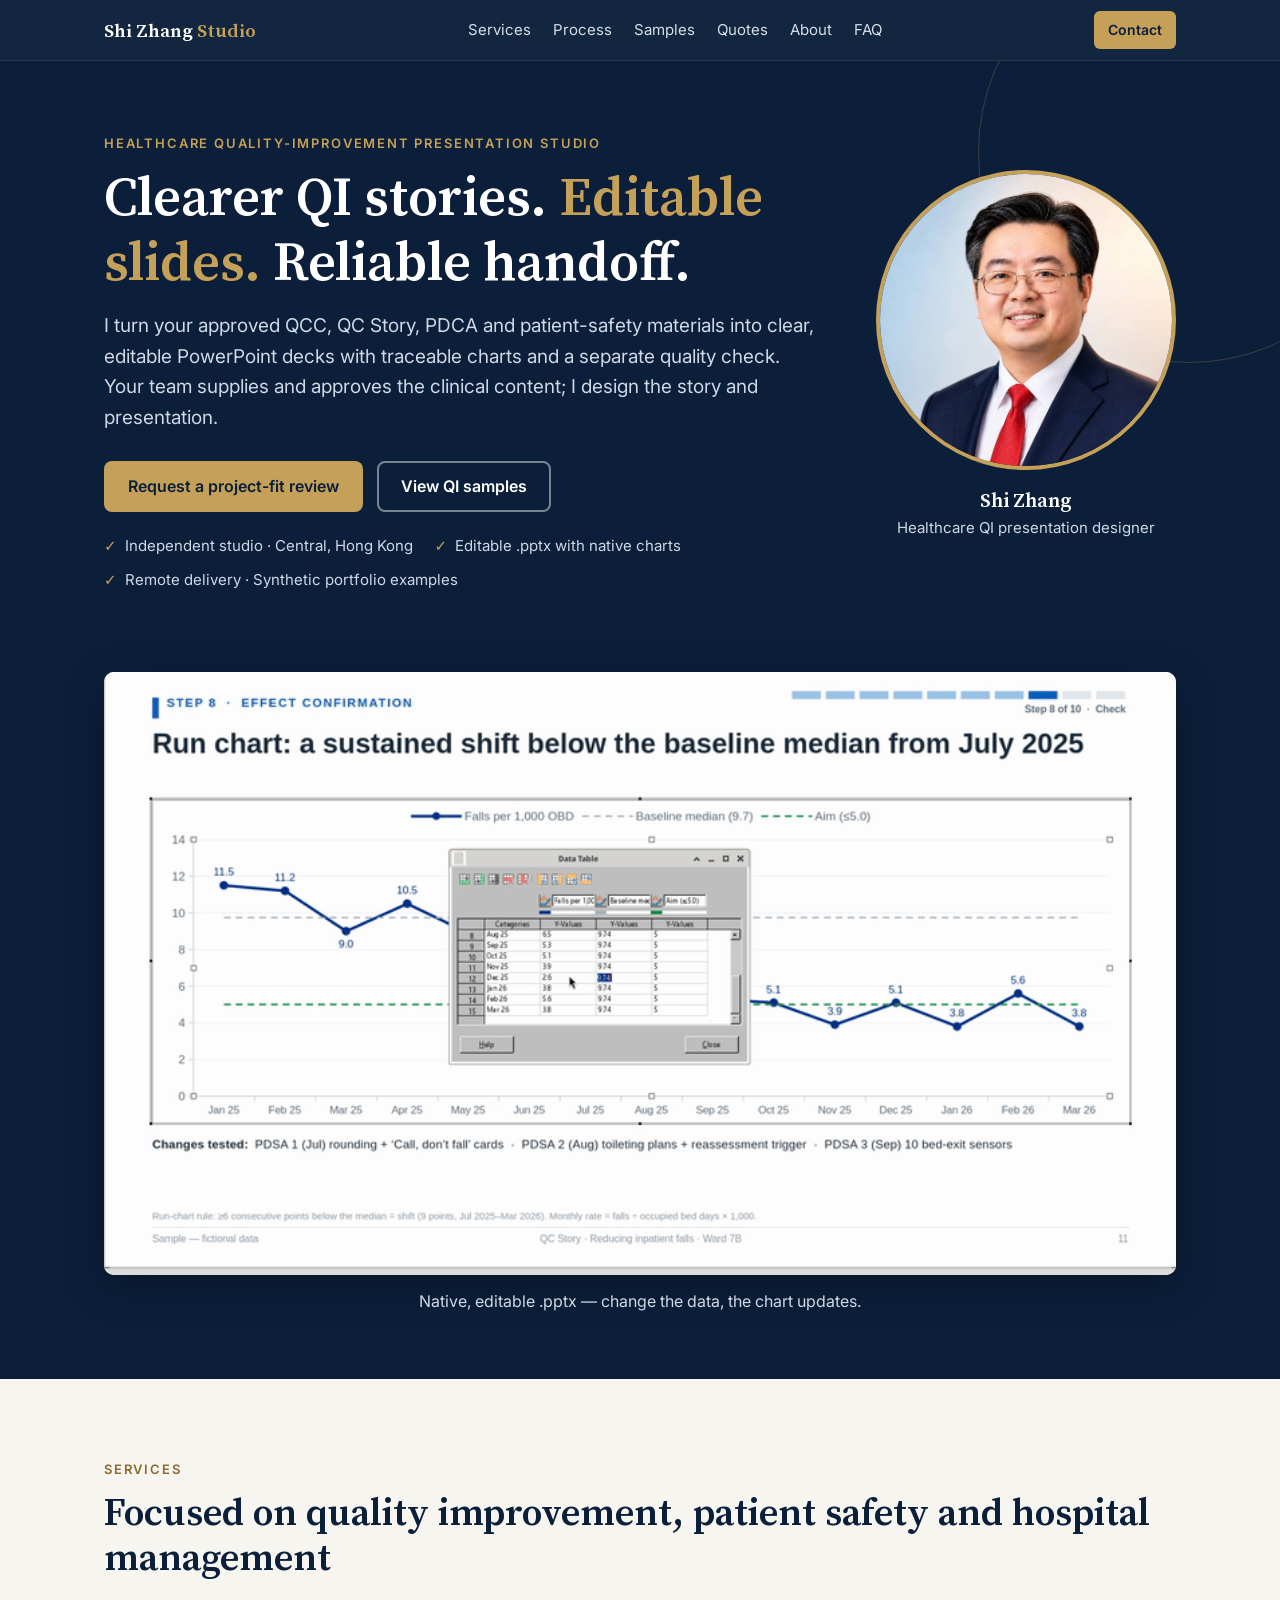
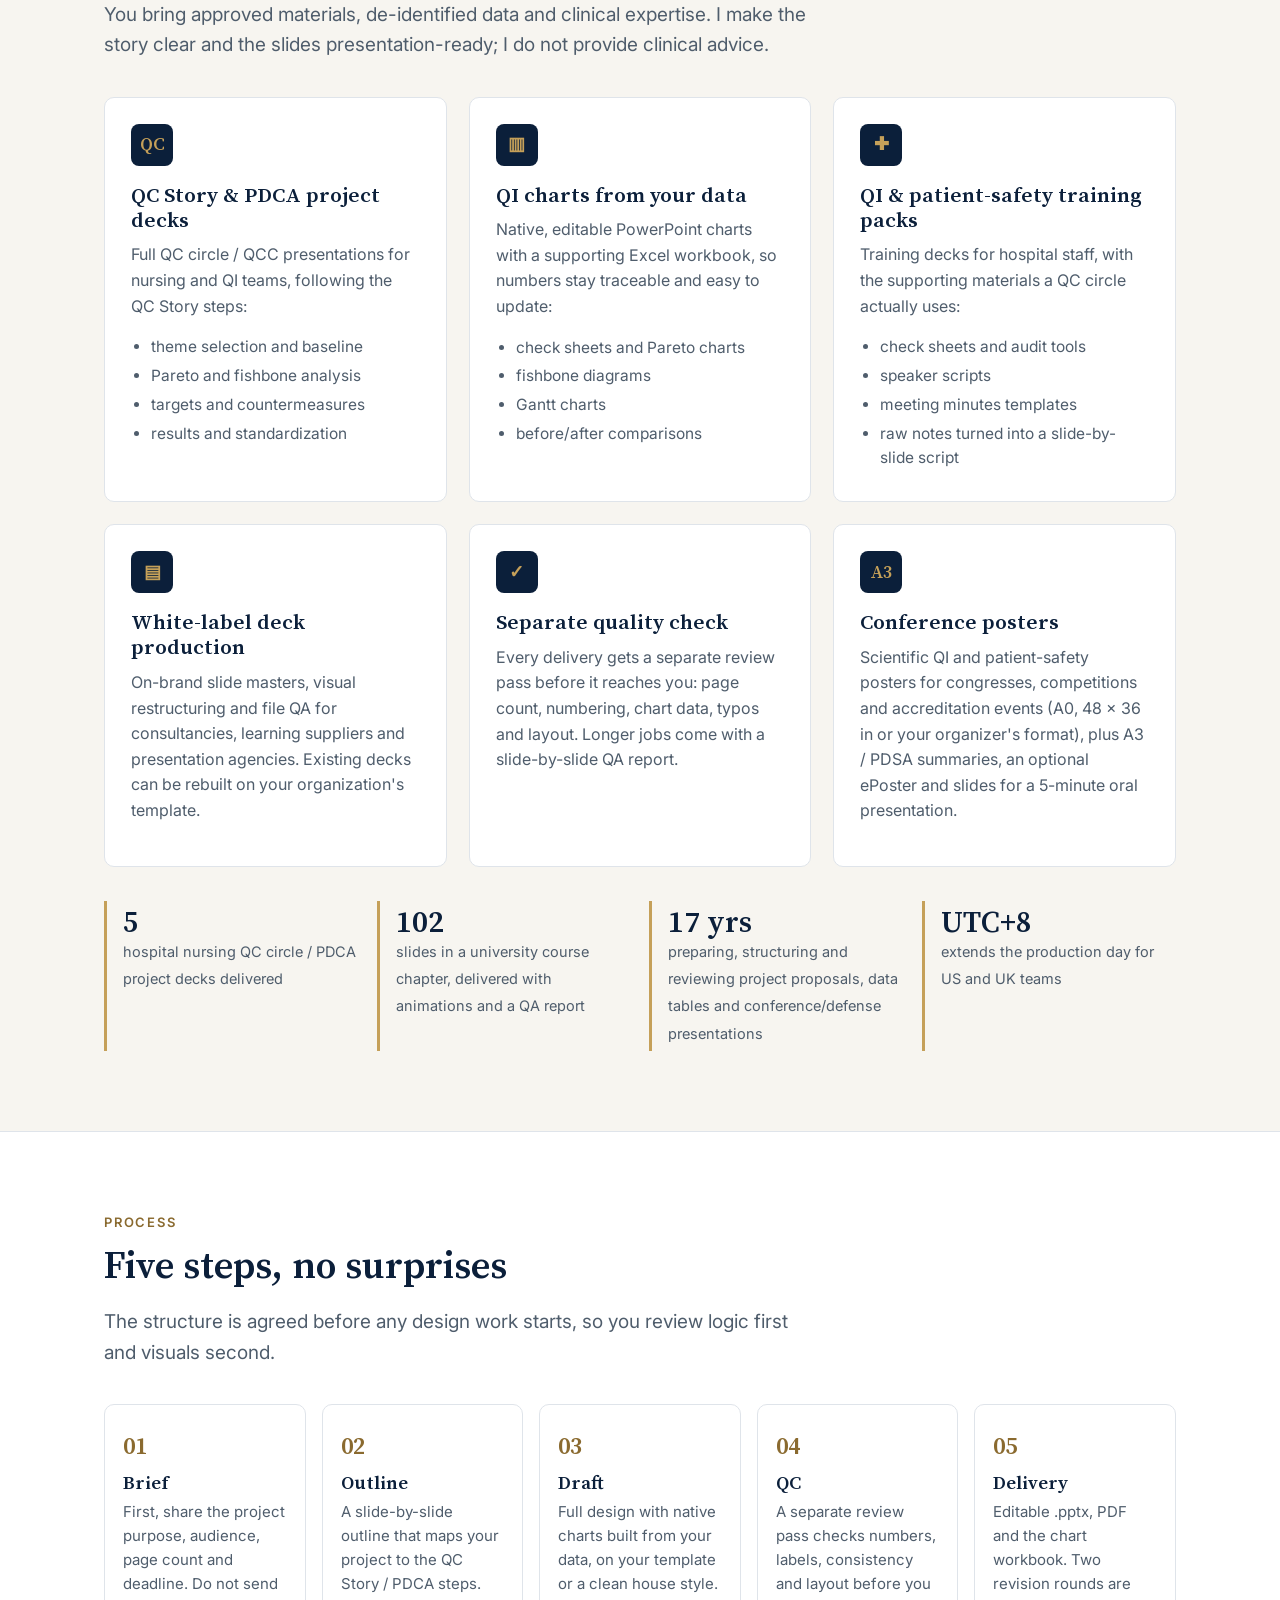
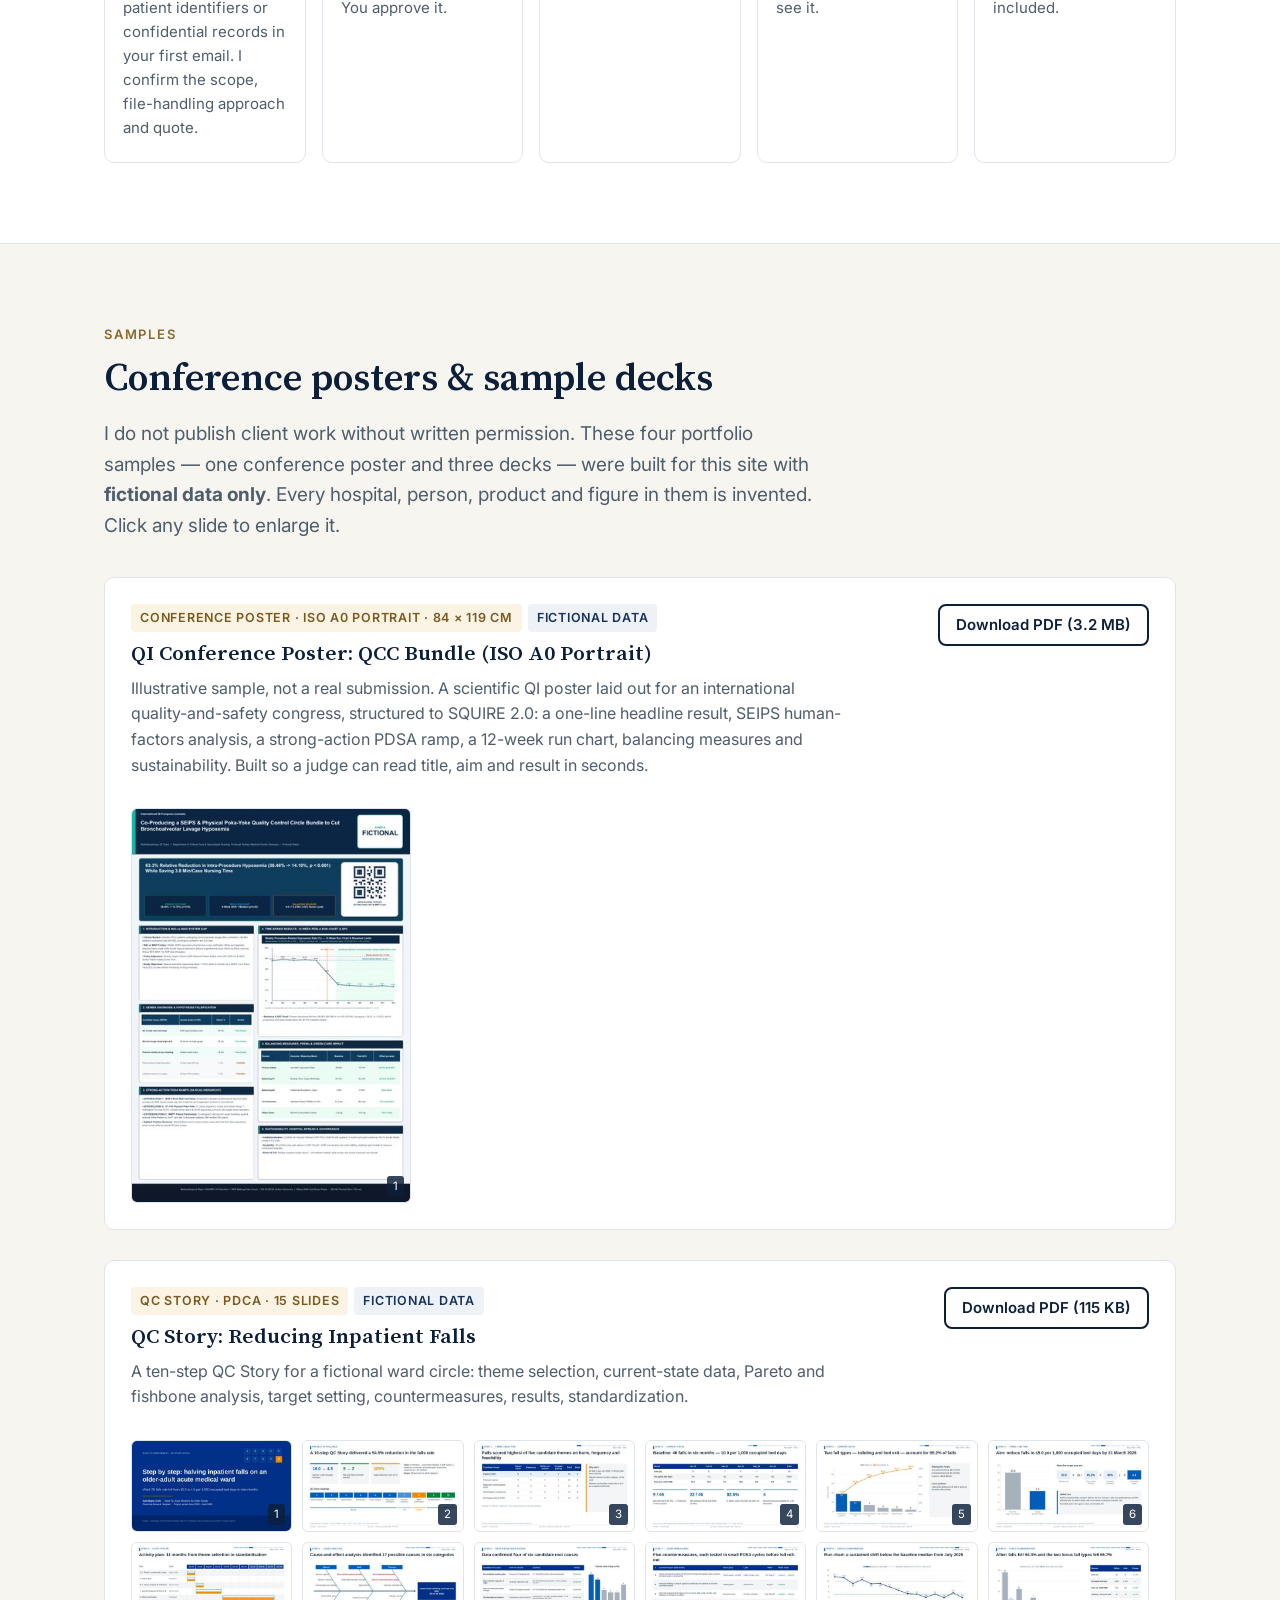
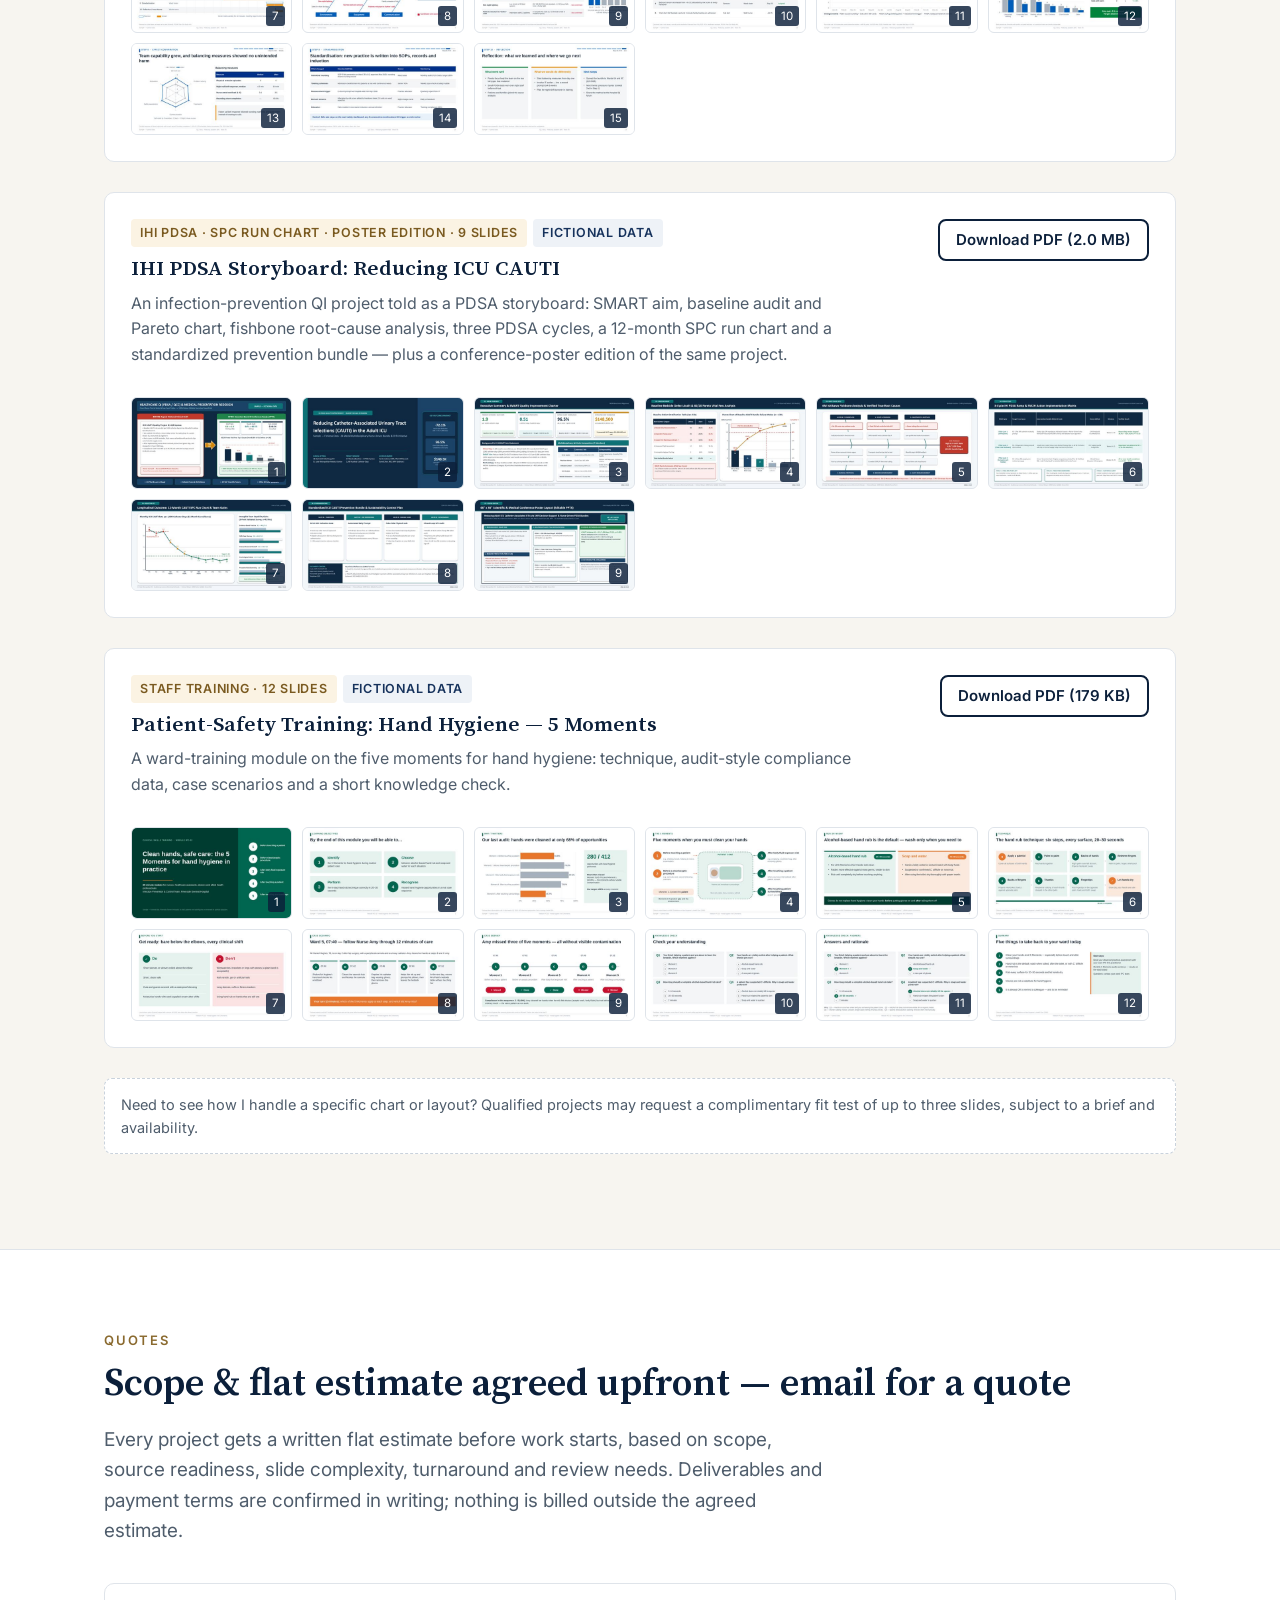
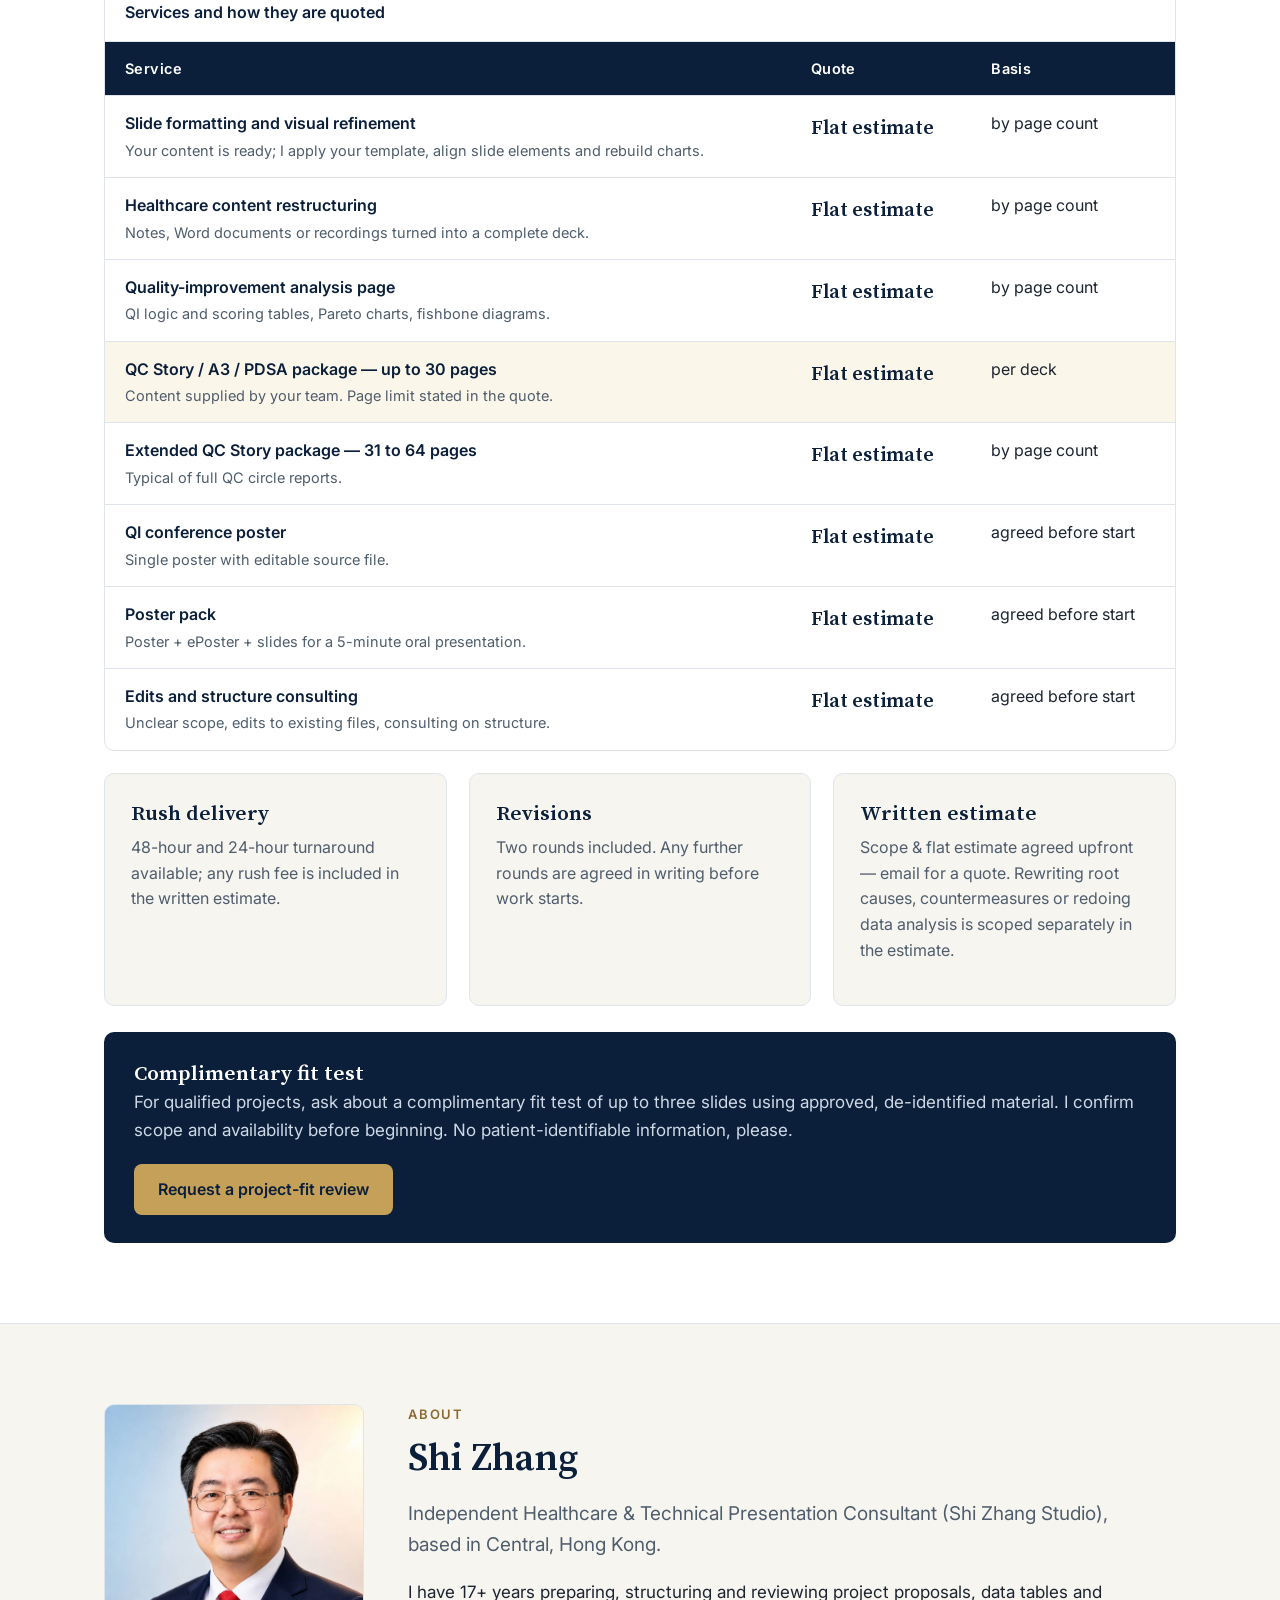
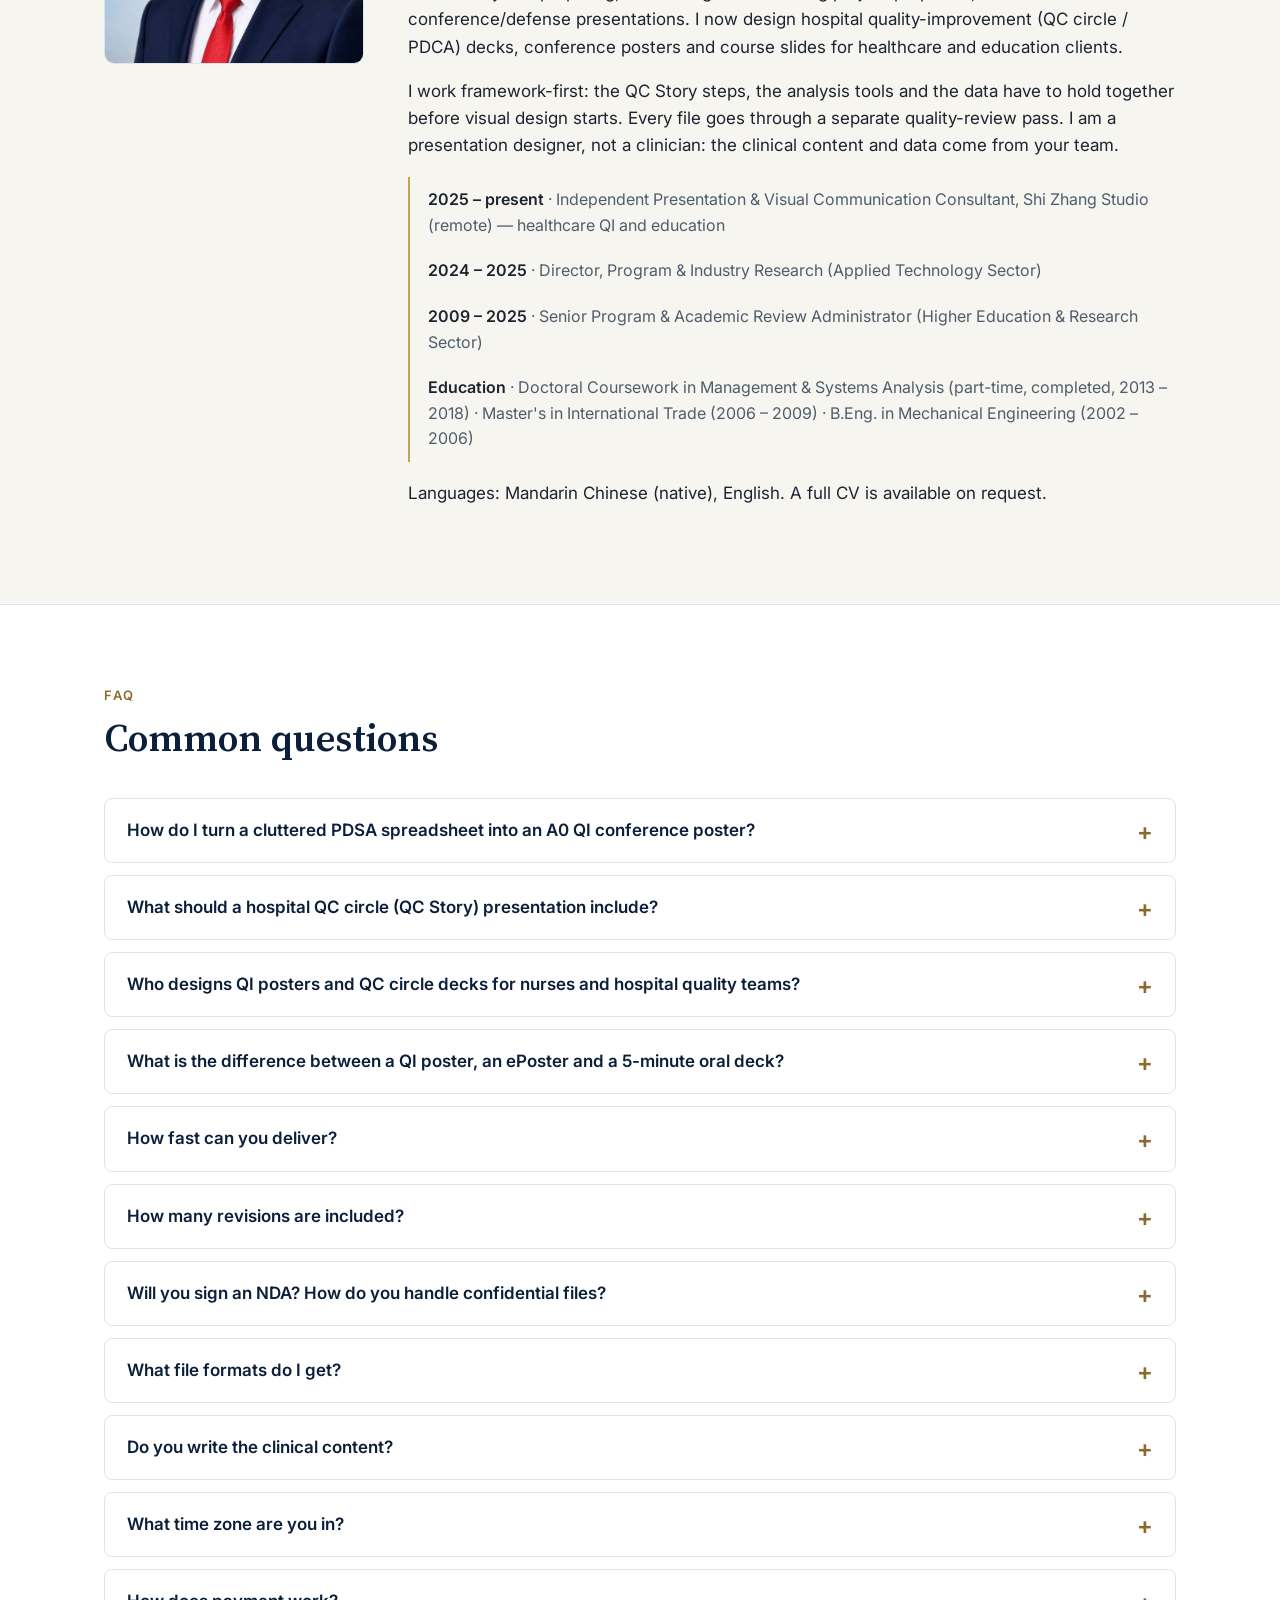
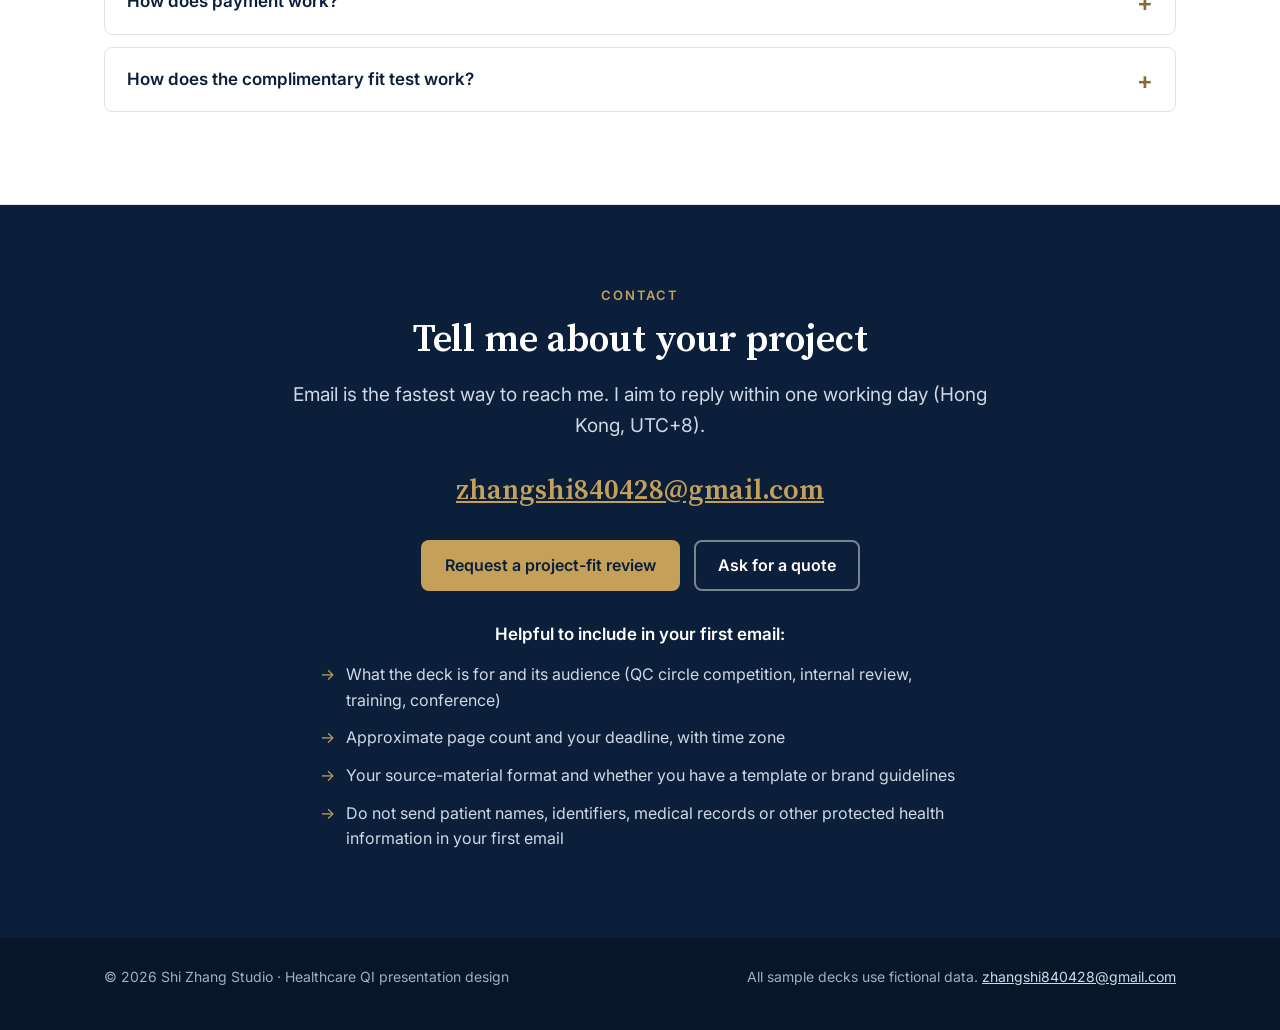
==== commit c0158902: "Smooth contact timezone wording to Hong Kong, UTC+8 Replace the awkward double parentheses in the co" ====
--- a/index.html
+++ b/index.html
@@ -238,7 +238,7 @@
   <div class="wrap">
     <p class="eyebrow">Contact</p>
     <h2>Tell me about your project</h2>
-    <p class="lead">Email is the fastest way to reach me. I aim to reply within one working day (Hong Kong (UTC+8)).</p>
+    <p class="lead">Email is the fastest way to reach me. I aim to reply within one working day (Hong Kong, UTC+8).</p>
     <a class="mail" href="mailto:zhangshi840428@gmail.com">zhangshi840428@gmail.com</a>
     <div class="actions" style="justify-content:center">
       <a class="btn btn-gold" href="mailto:zhangshi840428@gmail.com?subject=Project-fit%20review%20%E2%80%94%20presentation%20project&amp;body=Hi%20Shi%2C%0A%0AI%20would%20like%20to%20discuss%20a%20presentation%20project.%0A%0AProject%20purpose%20and%20audience%3A%0AApproximate%20slide%20count%3A%0ADeadline%20and%20time%20zone%3A%0ACurrent%20source-material%20format%3A%0A%0AI%20understand%20that%20scope%20and%20availability%20for%20any%20complimentary%20fit%20test%20are%20confirmed%20before%20work%20begins.%20I%20will%20not%20send%20patient%20identifiers%20or%20confidential%20records%20in%20this%20first%20email.%0A%0AThanks%2C%0A">Request a project-fit review</a>
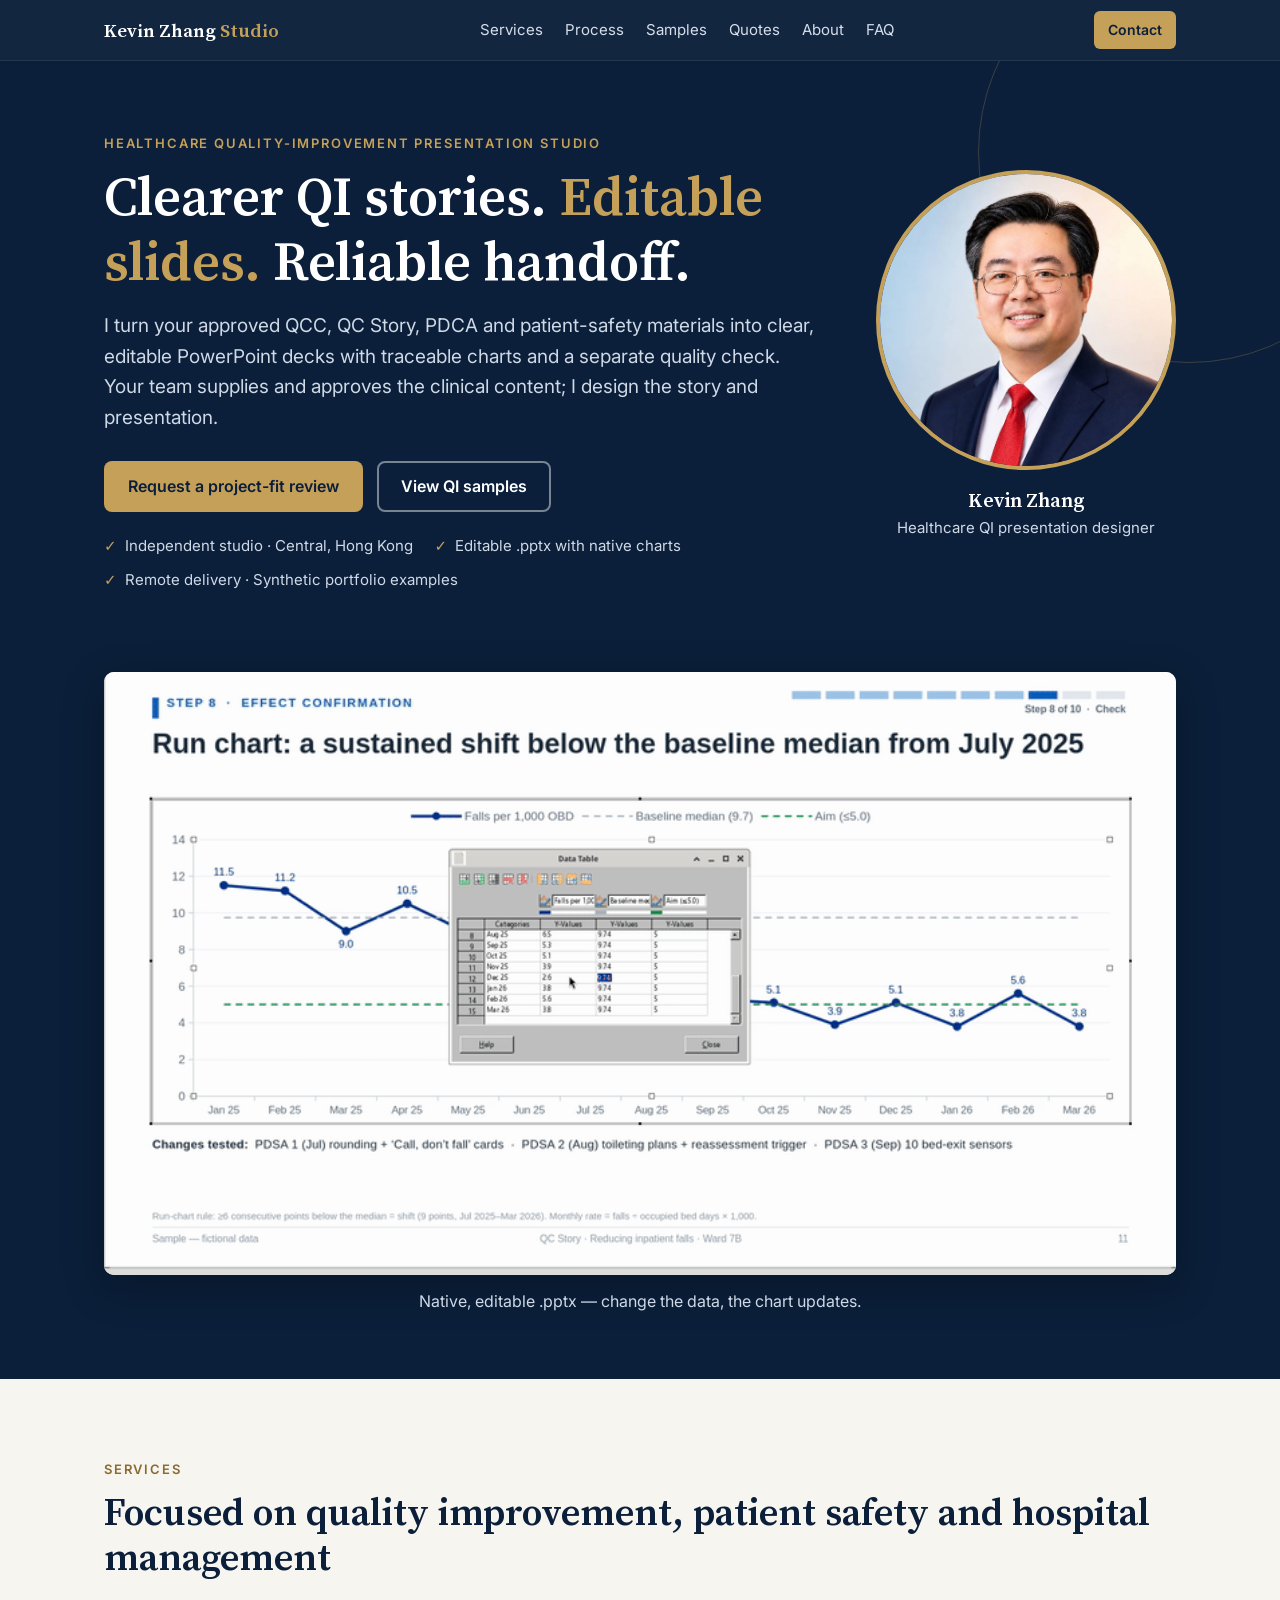
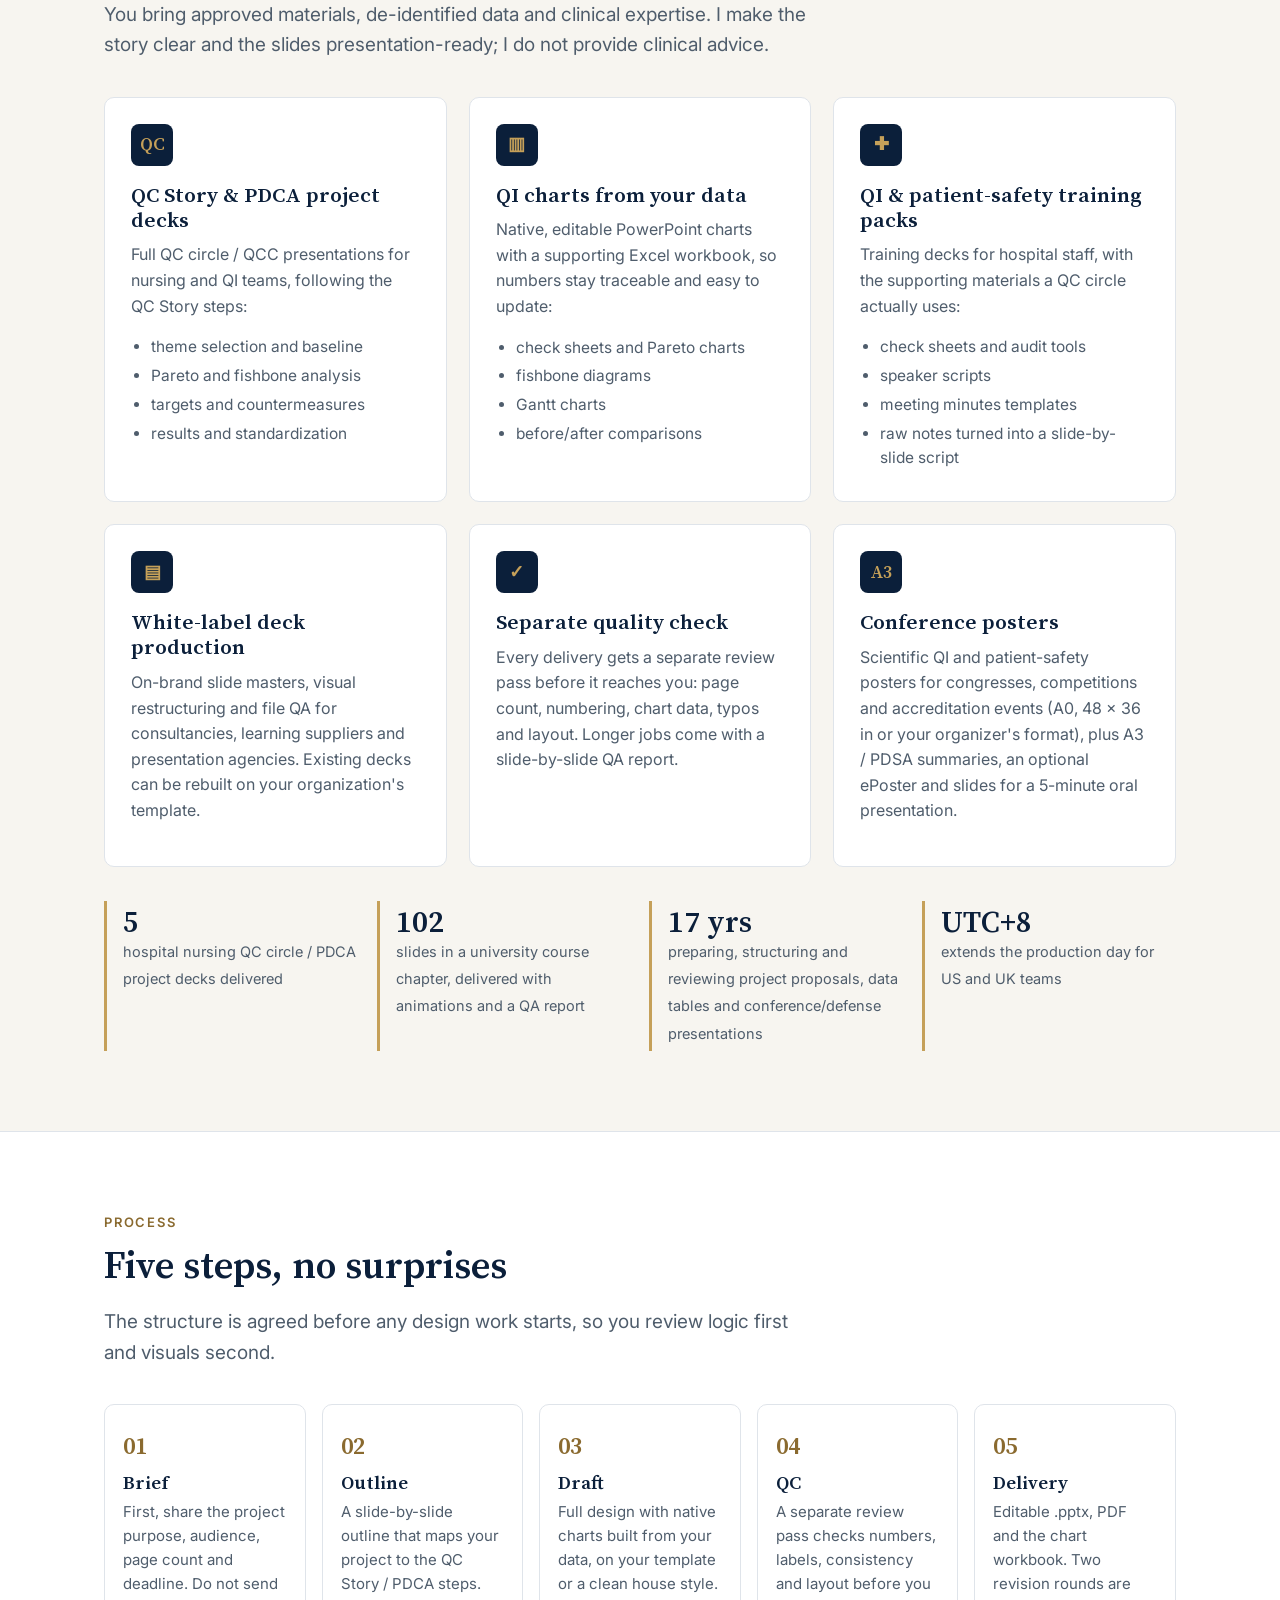
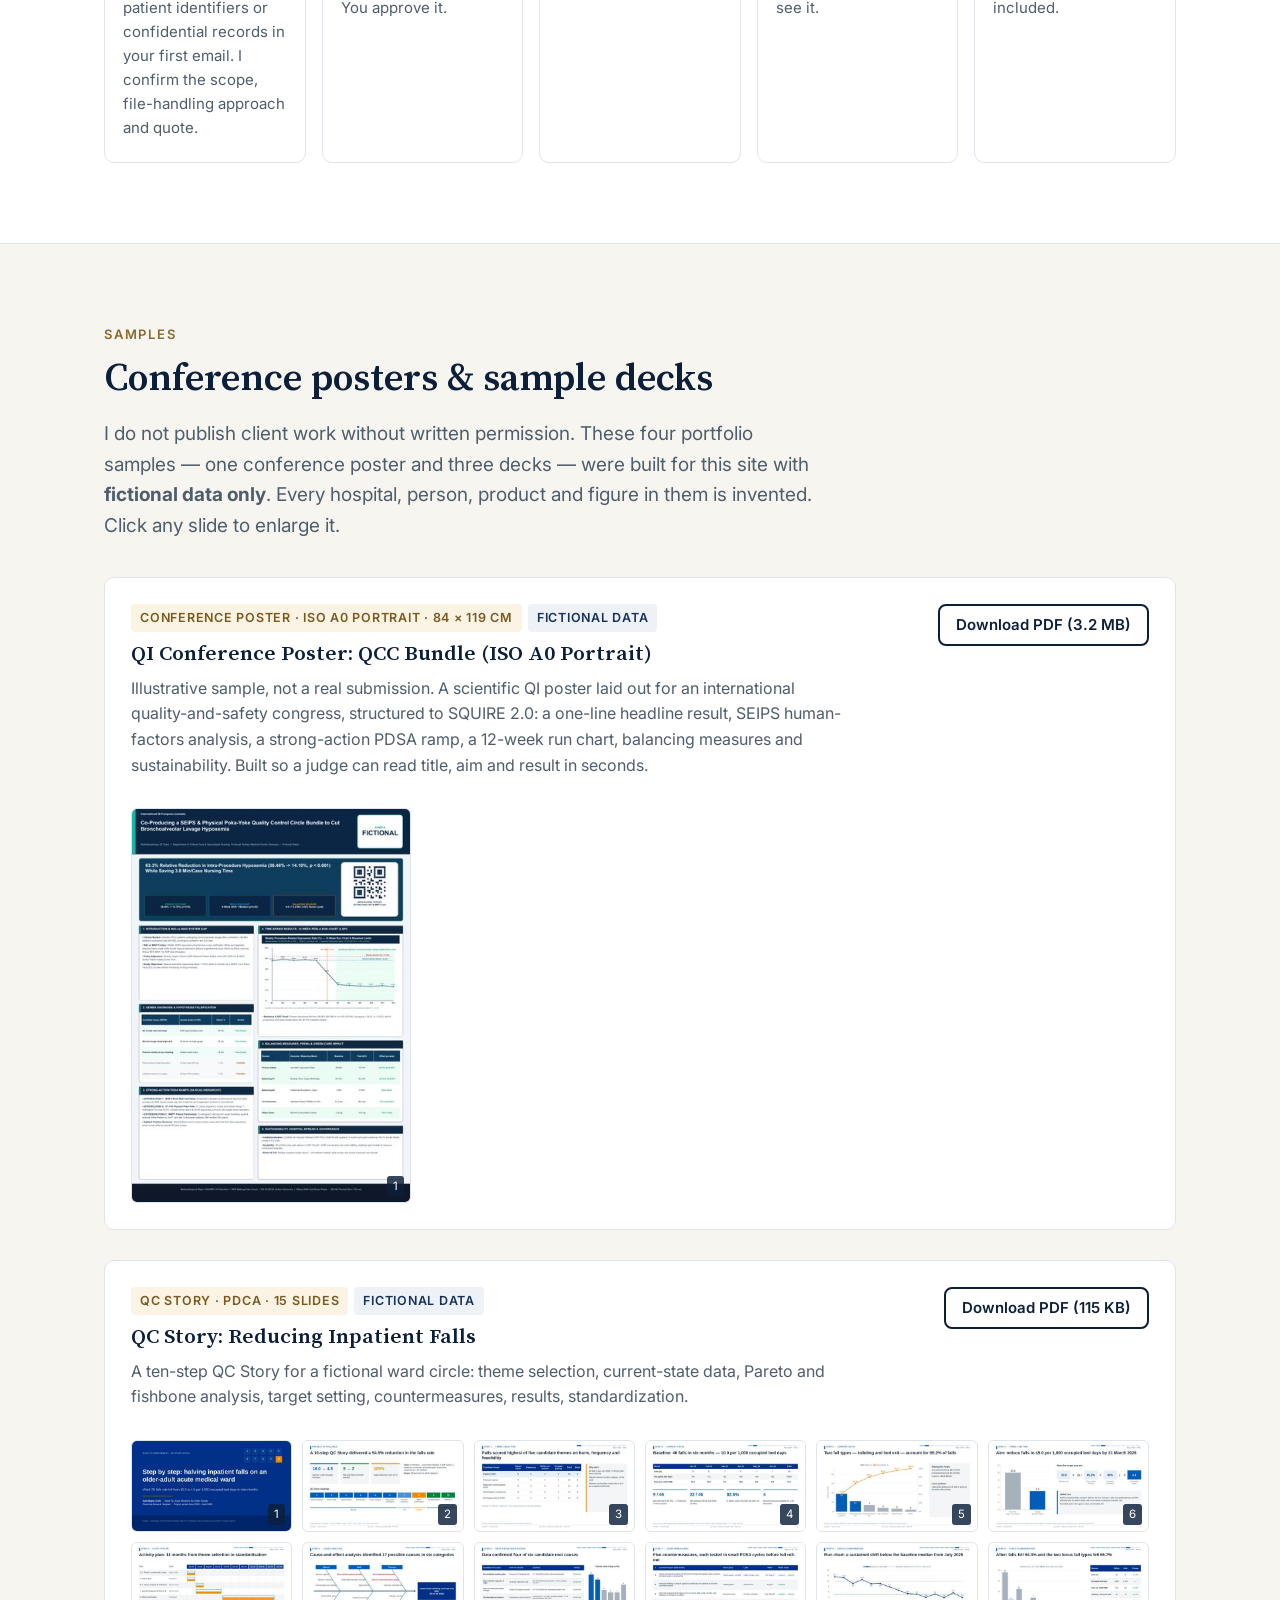
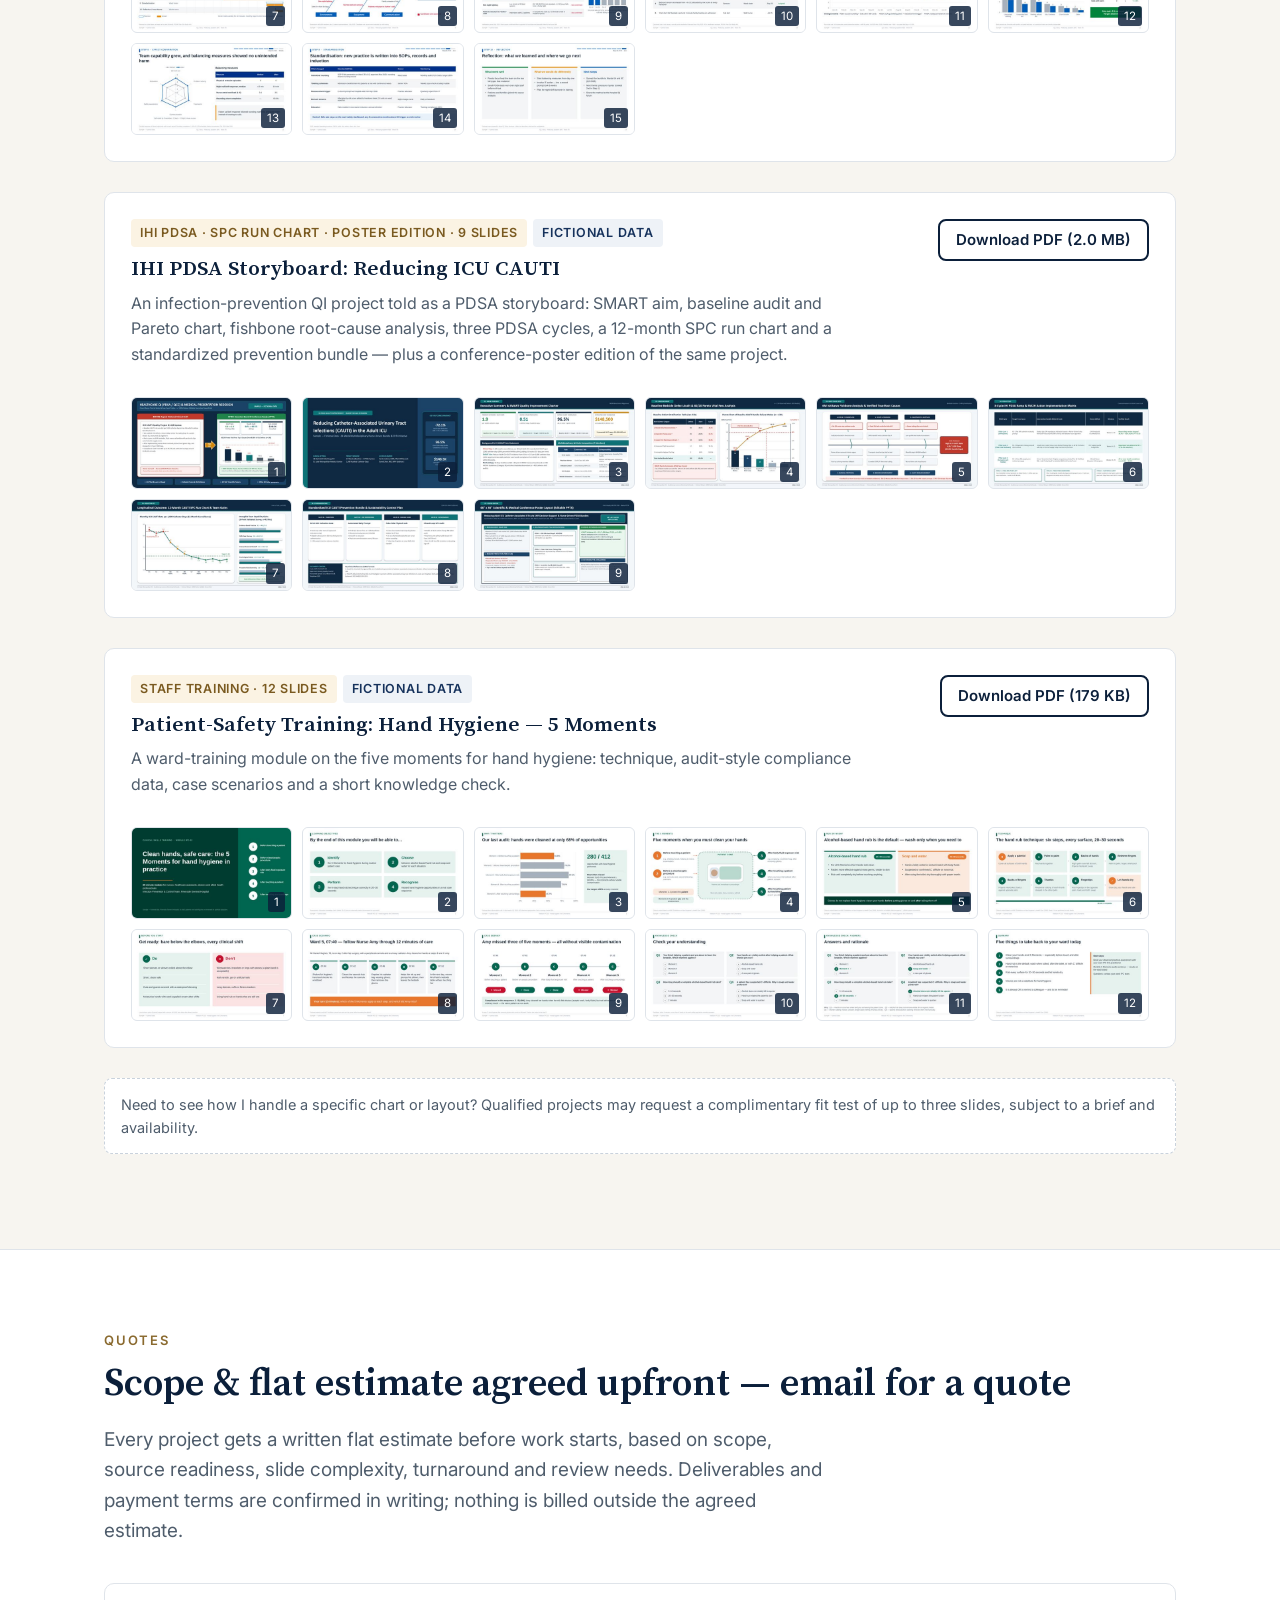
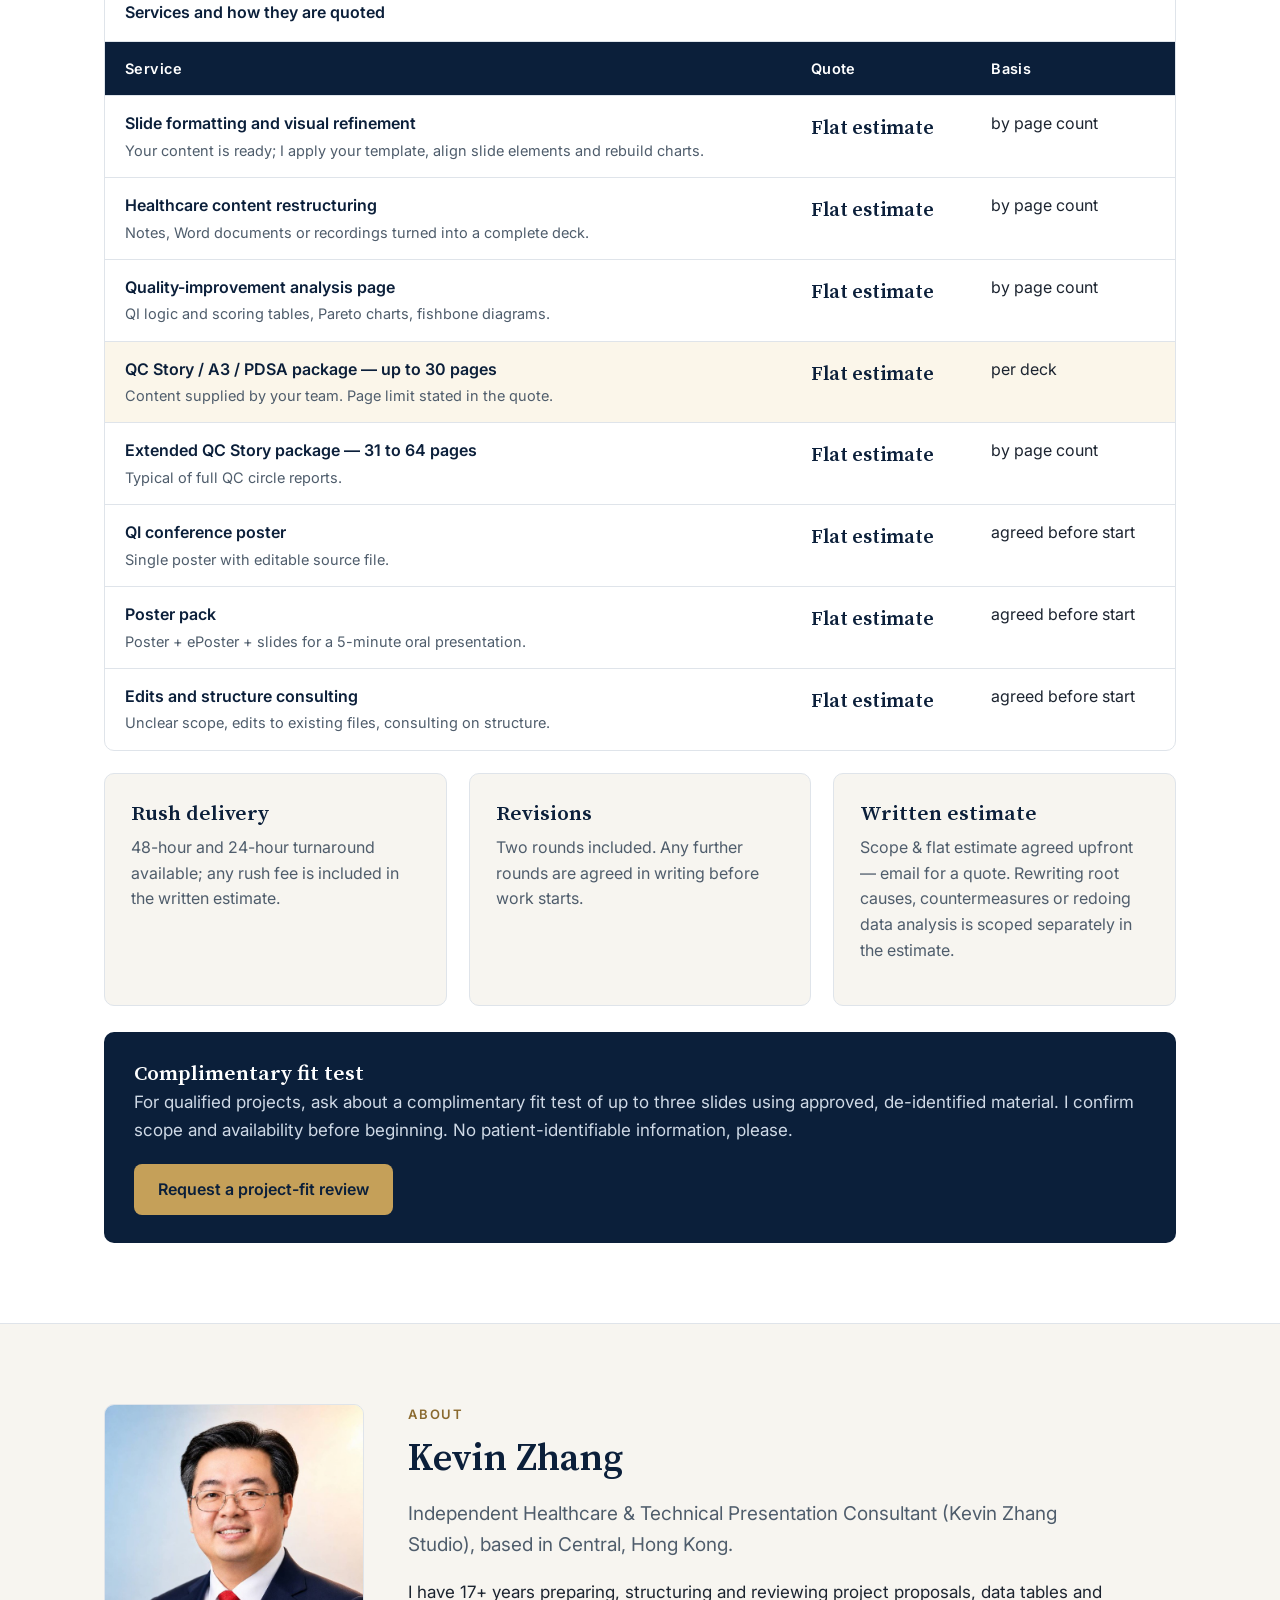
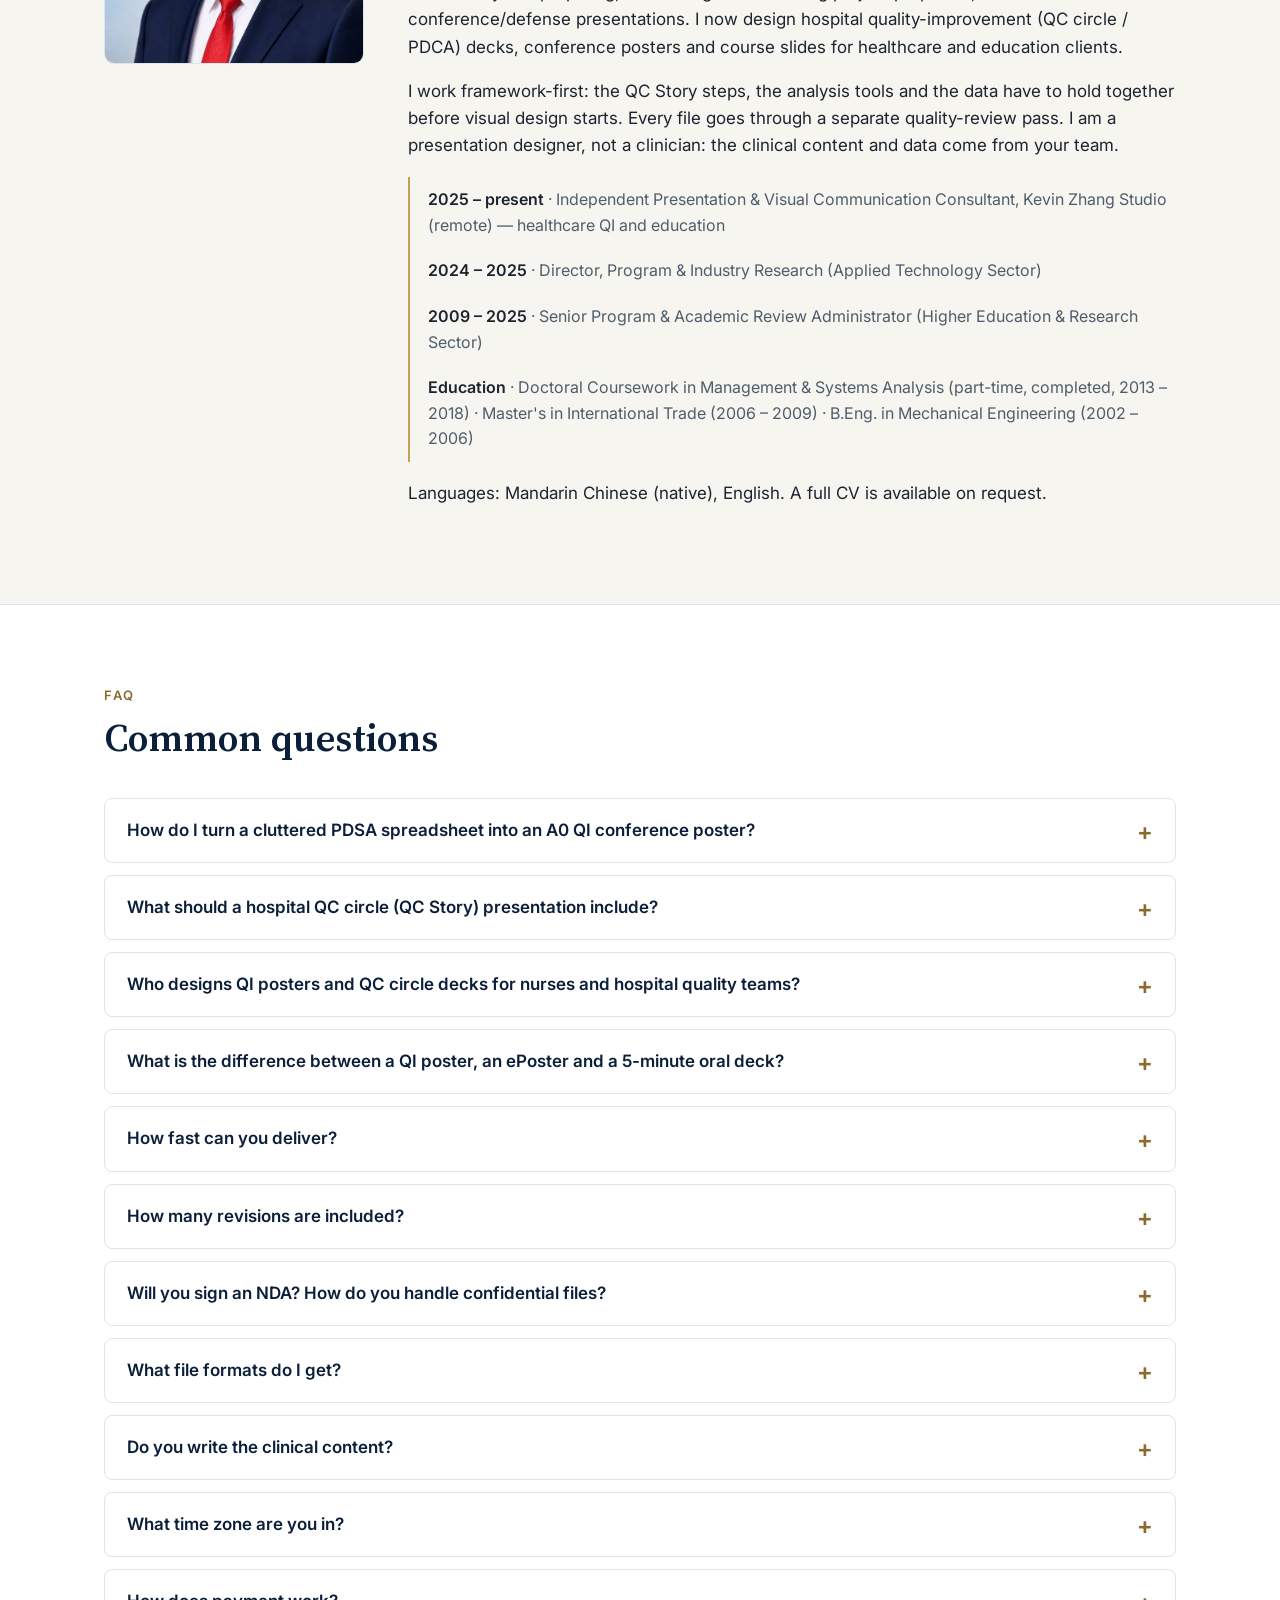
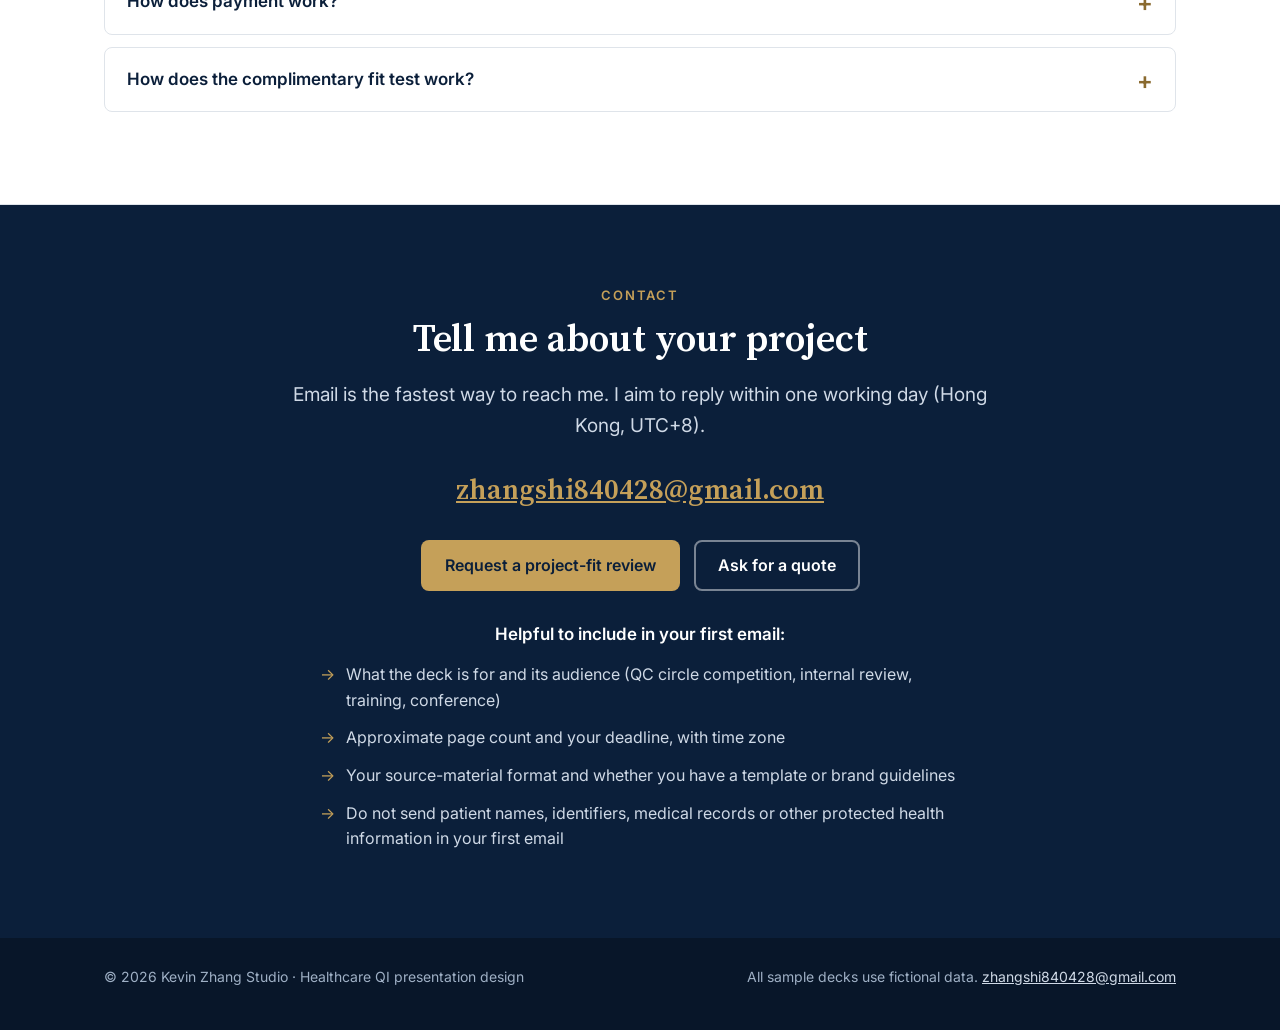
==== commit e8405e37: "Use public name Kevin Zhang and brand Kevin Zhang Studio Legal name remains available as JSON-LD alt" ====
--- a/index.html
+++ b/index.html
@@ -3,39 +3,39 @@
 <head>
 <meta charset="utf-8">
 <meta name="viewport" content="width=device-width, initial-scale=1">
-<title>QC Story, PDSA &amp; Conference Poster Design for Hospital QI | Shi Zhang Studio</title>
+<title>QC Story, PDSA &amp; Conference Poster Design for Hospital QI | Kevin Zhang Studio</title>
 <meta name="description" content="QC Story and PDSA presentations, QI conference posters and hospital quality improvement slides for nursing, patient-safety and accreditation teams. QCC / PDCA design with native, editable charts. Complimentary fit tests for qualified projects.">
 <meta name="keywords" content="QC Story presentation, QCC healthcare PowerPoint, hospital quality improvement slides, PDCA presentation design, quality control circle presentation, patient safety training slides, nursing quality improvement PowerPoint, PDSA storyboard, QI conference poster design, scientific poster design, healthcare accreditation presentation">
-<meta name="author" content="Shi Zhang">
+<meta name="author" content="Kevin Zhang">
 <meta name="robots" content="index, follow">
 <meta name="google-site-verification" content="5A7wI5q06UWYGLXMcLDcjUrTY14nF4w3fVas6Imy_JU" />
 <link rel="canonical" href="https://zhangshi840428-source.github.io/shizhang-studio-portfolio/">
 <meta name="theme-color" content="#0b1f3a">
 <link rel="icon" href="assets/img/favicon.svg" type="image/svg+xml">
 <meta property="og:type" content="website">
-<meta property="og:site_name" content="Shi Zhang Studio">
-<meta property="og:title" content="QC Story, PDSA &amp; Conference Poster Design for Hospital QI | Shi Zhang Studio">
+<meta property="og:site_name" content="Kevin Zhang Studio">
+<meta property="og:title" content="QC Story, PDSA &amp; Conference Poster Design for Hospital QI | Kevin Zhang Studio">
 <meta property="og:description" content="QC Story and PDSA presentations, QI conference posters and hospital quality improvement slides for nursing, patient-safety and accreditation teams. QCC / PDCA design with native, editable charts. Complimentary fit tests for qualified projects.">
 <meta property="og:url" content="https://zhangshi840428-source.github.io/shizhang-studio-portfolio/">
 <meta property="og:image" content="https://zhangshi840428-source.github.io/shizhang-studio-portfolio/assets/img/og-image.jpg">
 <meta property="og:image:width" content="1200">
 <meta property="og:image:height" content="630">
-<meta property="og:image:alt" content="Shi Zhang Studio — QC Story and hospital quality-improvement presentation design">
+<meta property="og:image:alt" content="Kevin Zhang Studio — QC Story and hospital quality-improvement presentation design">
 <meta property="og:locale" content="en_US">
 <meta name="twitter:card" content="summary_large_image">
-<meta name="twitter:title" content="QC Story, PDSA &amp; Conference Poster Design for Hospital QI | Shi Zhang Studio">
+<meta name="twitter:title" content="QC Story, PDSA &amp; Conference Poster Design for Hospital QI | Kevin Zhang Studio">
 <meta name="twitter:description" content="QC Story and PDSA presentations, QI conference posters and hospital quality improvement slides for nursing, patient-safety and accreditation teams. QCC / PDCA design with native, editable charts. Complimentary fit tests for qualified projects.">
 <meta name="twitter:image" content="https://zhangshi840428-source.github.io/shizhang-studio-portfolio/assets/img/og-image.jpg">
 <link rel="preload" href="assets/fonts/source-serif-semibold.woff2" as="font" type="font/woff2" crossorigin>
 <link rel="preload" href="assets/fonts/inter-var.woff2" as="font" type="font/woff2" crossorigin>
 <link rel="stylesheet" href="assets/css/style.css?v=20261113bh">
-<script type="application/ld+json">{"@context":"https://schema.org","@graph":[{"@type":"Person","@id":"https://zhangshi840428-source.github.io/shizhang-studio-portfolio/#shi-zhang","name":"Shi Zhang","url":"https://zhangshi840428-source.github.io/shizhang-studio-portfolio/","jobTitle":"Independent Healthcare & Technical Presentation Consultant","image":"https://zhangshi840428-source.github.io/shizhang-studio-portfolio/assets/img/shi-zhang-headshot-640.jpg","email":"mailto:zhangshi840428@gmail.com","address":{"@type":"PostalAddress","addressLocality":"Central","addressRegion":"Hong Kong","postalCode":"999077","addressCountry":"HK"},"brand":{"@type":"Brand","name":"Shi Zhang Studio"},"knowsLanguage":["zh","en"],"knowsAbout":["QC Story","Quality control circle (QCC)","PDCA","Hospital quality improvement","Patient safety","Pareto chart","Fishbone diagram","PowerPoint presentation design","QI conference poster","PDSA","A3 report","ePoster","Medical education slides"],"hasOfferCatalog":{"@id":"https://zhangshi840428-source.github.io/shizhang-studio-portfolio/#offers"},"description":"Independent healthcare and technical presentation consultant (Shi Zhang Studio) with 17+ years preparing, structuring and reviewing project proposals, data tables and conference/defense presentations."},{"@type":"Service","@id":"https://zhangshi840428-source.github.io/shizhang-studio-portfolio/#service","name":"QC Story and hospital quality-improvement presentation design","serviceType":"Presentation design","provider":{"@id":"https://zhangshi840428-source.github.io/shizhang-studio-portfolio/#shi-zhang"},"brand":{"@type":"Brand","name":"Shi Zhang Studio"},"areaServed":"Worldwide","description":"Presentation and poster design from client-approved materials for healthcare quality-improvement teams and white-label partners. Clients supply and approve clinical content; the studio provides editable slides, charts and a separate quality check.","hasOfferCatalog":{"@type":"OfferCatalog","@id":"https://zhangshi840428-source.github.io/shizhang-studio-portfolio/#offers","name":"Services (scope and flat estimate agreed upfront)","itemListElement":[{"@type":"Offer","name":"Slide formatting and visual refinement","description":"Scope and flat estimate agreed upfront — email for a quote"},{"@type":"Offer","name":"Healthcare content restructuring","description":"Scope and flat estimate agreed upfront — email for a quote"},{"@type":"Offer","name":"Quality-improvement analysis page","description":"Scope and flat estimate agreed upfront — email for a quote"},{"@type":"Offer","name":"QC Story / A3 / PDSA package (up to 30 pages)","description":"Scope and flat estimate agreed upfront — email for a quote"},{"@type":"Offer","name":"Extended QC Story package (31 to 64 pages)","description":"Scope and flat estimate agreed upfront — email for a quote"},{"@type":"Offer","name":"QI conference poster","description":"Scope and flat estimate agreed upfront — email for a quote"},{"@type":"Offer","name":"Poster pack","description":"Scope and flat estimate agreed upfront — email for a quote"},{"@type":"Offer","name":"Edits and structure consulting","description":"Scope and flat estimate agreed upfront — email for a quote"},{"@type":"Offer","name":"Complimentary fit test (up to three slides)","description":"For qualified projects, subject to a brief, approved de-identified materials, scope and availability."}]}},{"@type":"WebSite","@id":"https://zhangshi840428-source.github.io/shizhang-studio-portfolio/#website","url":"https://zhangshi840428-source.github.io/shizhang-studio-portfolio/","name":"Shi Zhang Studio","inLanguage":"en","publisher":{"@id":"https://zhangshi840428-source.github.io/shizhang-studio-portfolio/#shi-zhang"}},{"@type":"FAQPage","mainEntity":[{"@type":"Question","name":"How do I turn a cluttered PDSA spreadsheet into an A0 QI conference poster?","acceptedAnswer":{"@type":"Answer","text":"Start from the story, not the spreadsheet: aim statement, baseline, change ideas tested in PDSA cycles, run chart of the outcome measure, and lessons learned. I rebuild the key measures as native, editable charts (run or control chart, Pareto, before/after), cut the table to the few numbers that support the aim, and lay the poster out on the organizer's template (A0, 48 × 36 in or custom). Your team supplies and approves all clinical content and data."}},{"@type":"Question","name":"What should a hospital QC circle (QC Story) presentation include?","acceptedAnswer":{"@type":"Answer","text":"A standard QC Story runs: theme selection, activity plan, current-state survey, target setting, root-cause analysis (fishbone, Pareto), countermeasures, implementation, effect confirmation, standardization and review. I check that the steps, analysis tools and data agree with each other before visual design starts, and deliver an editable .pptx with native charts plus a PDF."}},{"@type":"Question","name":"Who designs QI posters and QC circle decks for nurses and hospital quality teams?","acceptedAnswer":{"@type":"Answer","text":"Shi Zhang Studio is an independent healthcare and technical presentation consultancy (UTC+8) that designs QC Story / PDCA / A3 decks, QI and patient-safety conference posters and medical-education slides from client-approved materials, for hospital teams and as white-label production for consultancies and presentation agencies. Scope and a flat estimate are agreed by email before work starts."}},{"@type":"Question","name":"What is the difference between a QI poster, an ePoster and a 5-minute oral deck?","acceptedAnswer":{"@type":"Answer","text":"A printed poster (usually A0 or 48 × 36 in) must be readable from 1–2 metres with a single main chart; an ePoster is the same story re-flowed for a 16:9 screen, often with one slide per section; a 5-minute oral deck needs 5–7 slides with one message each. The poster pack delivers all three from one approved content source."}},{"@type":"Question","name":"How fast can you deliver?","acceptedAnswer":{"@type":"Answer","text":"Turnaround depends on page count and how ready your content is; I confirm a delivery date with every quote. Rush delivery (48 or 24 hours) is available and priced into the estimate."}},{"@type":"Question","name":"How many revisions are included?","acceptedAnswer":{"@type":"Answer","text":"Two rounds of revisions are included. Any further rounds are agreed in writing before any extra cost starts."}},{"@type":"Question","name":"Will you sign an NDA? How do you handle confidential files?","acceptedAnswer":{"@type":"Answer","text":"I can review your NDA before you send any files, and we agree the confidentiality terms before work starts. I do not publish client work without written permission; every sample on this site uses invented data. Every file goes through a separate quality-review pass. If your organization has specific data-handling rules or requires de-identified data, tell me and we will agree how files are handled before work starts. Please remove patient identifiers before sending any data."}},{"@type":"Question","name":"What file formats do I get?","acceptedAnswer":{"@type":"Answer","text":"An editable PowerPoint file (.pptx) with native charts you can update, plus a PDF. Where charts are built from your data, the supporting Excel workbook is included. I can work on your organization's own template."}},{"@type":"Question","name":"Do you write the clinical content?","acceptedAnswer":{"@type":"Answer","text":"No. I structure and design the quality-improvement story — the QC Story steps, analysis tools and data presentation — from the content and data your team provides. I do not provide clinical advice or create clinical evidence."}},{"@type":"Question","name":"What time zone are you in?","acceptedAnswer":{"@type":"Answer","text":"Hong Kong (UTC+8). Working from UTC+8 extends the production day for US and UK teams. I aim to reply to email within one working day."}},{"@type":"Question","name":"How does payment work?","acceptedAnswer":{"@type":"Answer","text":"Scope and flat estimate are agreed upfront — email for a quote. Payment method and invoice details are confirmed in your quote. A complimentary fit test may be available for qualified projects after I review the brief."}},{"@type":"Question","name":"How does the complimentary fit test work?","acceptedAnswer":{"@type":"Answer","text":"A complimentary fit test of up to three slides may be available for qualified projects after I review the brief. Scope and availability are agreed in advance. Please use approved, de-identified material and do not send patient-identifiable information. The review copy is a PDF; editable source files are part of the paid scope."}}]}]}</script>
+<script type="application/ld+json">{"@context":"https://schema.org","@graph":[{"@type":"Person","@id":"https://zhangshi840428-source.github.io/shizhang-studio-portfolio/#shi-zhang","name":"Kevin Zhang","url":"https://zhangshi840428-source.github.io/shizhang-studio-portfolio/","jobTitle":"Independent Healthcare & Technical Presentation Consultant","image":"https://zhangshi840428-source.github.io/shizhang-studio-portfolio/assets/img/shi-zhang-headshot-640.jpg","email":"mailto:zhangshi840428@gmail.com","address":{"@type":"PostalAddress","addressLocality":"Central","addressRegion":"Hong Kong","postalCode":"999077","addressCountry":"HK"},"brand":{"@type":"Brand","name":"Kevin Zhang Studio"},"knowsLanguage":["zh","en"],"knowsAbout":["QC Story","Quality control circle (QCC)","PDCA","Hospital quality improvement","Patient safety","Pareto chart","Fishbone diagram","PowerPoint presentation design","QI conference poster","PDSA","A3 report","ePoster","Medical education slides"],"hasOfferCatalog":{"@id":"https://zhangshi840428-source.github.io/shizhang-studio-portfolio/#offers"},"description":"Independent healthcare and technical presentation consultant (Kevin Zhang Studio) with 17+ years preparing, structuring and reviewing project proposals, data tables and conference/defense presentations.","alternateName":"Shi Zhang"},{"@type":"Service","@id":"https://zhangshi840428-source.github.io/shizhang-studio-portfolio/#service","name":"QC Story and hospital quality-improvement presentation design","serviceType":"Presentation design","provider":{"@id":"https://zhangshi840428-source.github.io/shizhang-studio-portfolio/#shi-zhang"},"brand":{"@type":"Brand","name":"Kevin Zhang Studio"},"areaServed":"Worldwide","description":"Presentation and poster design from client-approved materials for healthcare quality-improvement teams and white-label partners. Clients supply and approve clinical content; the studio provides editable slides, charts and a separate quality check.","hasOfferCatalog":{"@type":"OfferCatalog","@id":"https://zhangshi840428-source.github.io/shizhang-studio-portfolio/#offers","name":"Services (scope and flat estimate agreed upfront)","itemListElement":[{"@type":"Offer","name":"Slide formatting and visual refinement","description":"Scope and flat estimate agreed upfront — email for a quote"},{"@type":"Offer","name":"Healthcare content restructuring","description":"Scope and flat estimate agreed upfront — email for a quote"},{"@type":"Offer","name":"Quality-improvement analysis page","description":"Scope and flat estimate agreed upfront — email for a quote"},{"@type":"Offer","name":"QC Story / A3 / PDSA package (up to 30 pages)","description":"Scope and flat estimate agreed upfront — email for a quote"},{"@type":"Offer","name":"Extended QC Story package (31 to 64 pages)","description":"Scope and flat estimate agreed upfront — email for a quote"},{"@type":"Offer","name":"QI conference poster","description":"Scope and flat estimate agreed upfront — email for a quote"},{"@type":"Offer","name":"Poster pack","description":"Scope and flat estimate agreed upfront — email for a quote"},{"@type":"Offer","name":"Edits and structure consulting","description":"Scope and flat estimate agreed upfront — email for a quote"},{"@type":"Offer","name":"Complimentary fit test (up to three slides)","description":"For qualified projects, subject to a brief, approved de-identified materials, scope and availability."}]}},{"@type":"WebSite","@id":"https://zhangshi840428-source.github.io/shizhang-studio-portfolio/#website","url":"https://zhangshi840428-source.github.io/shizhang-studio-portfolio/","name":"Kevin Zhang Studio","inLanguage":"en","publisher":{"@id":"https://zhangshi840428-source.github.io/shizhang-studio-portfolio/#shi-zhang"}},{"@type":"FAQPage","mainEntity":[{"@type":"Question","name":"How do I turn a cluttered PDSA spreadsheet into an A0 QI conference poster?","acceptedAnswer":{"@type":"Answer","text":"Start from the story, not the spreadsheet: aim statement, baseline, change ideas tested in PDSA cycles, run chart of the outcome measure, and lessons learned. I rebuild the key measures as native, editable charts (run or control chart, Pareto, before/after), cut the table to the few numbers that support the aim, and lay the poster out on the organizer's template (A0, 48 × 36 in or custom). Your team supplies and approves all clinical content and data."}},{"@type":"Question","name":"What should a hospital QC circle (QC Story) presentation include?","acceptedAnswer":{"@type":"Answer","text":"A standard QC Story runs: theme selection, activity plan, current-state survey, target setting, root-cause analysis (fishbone, Pareto), countermeasures, implementation, effect confirmation, standardization and review. I check that the steps, analysis tools and data agree with each other before visual design starts, and deliver an editable .pptx with native charts plus a PDF."}},{"@type":"Question","name":"Who designs QI posters and QC circle decks for nurses and hospital quality teams?","acceptedAnswer":{"@type":"Answer","text":"Kevin Zhang Studio is an independent healthcare and technical presentation consultancy (UTC+8) that designs QC Story / PDCA / A3 decks, QI and patient-safety conference posters and medical-education slides from client-approved materials, for hospital teams and as white-label production for consultancies and presentation agencies. Scope and a flat estimate are agreed by email before work starts."}},{"@type":"Question","name":"What is the difference between a QI poster, an ePoster and a 5-minute oral deck?","acceptedAnswer":{"@type":"Answer","text":"A printed poster (usually A0 or 48 × 36 in) must be readable from 1–2 metres with a single main chart; an ePoster is the same story re-flowed for a 16:9 screen, often with one slide per section; a 5-minute oral deck needs 5–7 slides with one message each. The poster pack delivers all three from one approved content source."}},{"@type":"Question","name":"How fast can you deliver?","acceptedAnswer":{"@type":"Answer","text":"Turnaround depends on page count and how ready your content is; I confirm a delivery date with every quote. Rush delivery (48 or 24 hours) is available and priced into the estimate."}},{"@type":"Question","name":"How many revisions are included?","acceptedAnswer":{"@type":"Answer","text":"Two rounds of revisions are included. Any further rounds are agreed in writing before any extra cost starts."}},{"@type":"Question","name":"Will you sign an NDA? How do you handle confidential files?","acceptedAnswer":{"@type":"Answer","text":"I can review your NDA before you send any files, and we agree the confidentiality terms before work starts. I do not publish client work without written permission; every sample on this site uses invented data. Every file goes through a separate quality-review pass. If your organization has specific data-handling rules or requires de-identified data, tell me and we will agree how files are handled before work starts. Please remove patient identifiers before sending any data."}},{"@type":"Question","name":"What file formats do I get?","acceptedAnswer":{"@type":"Answer","text":"An editable PowerPoint file (.pptx) with native charts you can update, plus a PDF. Where charts are built from your data, the supporting Excel workbook is included. I can work on your organization's own template."}},{"@type":"Question","name":"Do you write the clinical content?","acceptedAnswer":{"@type":"Answer","text":"No. I structure and design the quality-improvement story — the QC Story steps, analysis tools and data presentation — from the content and data your team provides. I do not provide clinical advice or create clinical evidence."}},{"@type":"Question","name":"What time zone are you in?","acceptedAnswer":{"@type":"Answer","text":"Hong Kong (UTC+8). Working from UTC+8 extends the production day for US and UK teams. I aim to reply to email within one working day."}},{"@type":"Question","name":"How does payment work?","acceptedAnswer":{"@type":"Answer","text":"Scope and flat estimate are agreed upfront — email for a quote. Payment method and invoice details are confirmed in your quote. A complimentary fit test may be available for qualified projects after I review the brief."}},{"@type":"Question","name":"How does the complimentary fit test work?","acceptedAnswer":{"@type":"Answer","text":"A complimentary fit test of up to three slides may be available for qualified projects after I review the brief. Scope and availability are agreed in advance. Please use approved, de-identified material and do not send patient-identifiable information. The review copy is a PDF; editable source files are part of the paid scope."}}]}]}</script>
 </head>
 <body>
 <a class="skip" href="#main">Skip to content</a>
 <nav class="nav" aria-label="Main">
   <div class="wrap">
-    <a class="brand" href="#top">Shi Zhang <span>Studio</span></a>
+    <a class="brand" href="#top">Kevin Zhang <span>Studio</span></a>
     <ul>
       <li><a href="#services">Services</a></li>
       <li><a href="#process">Process</a></li>
@@ -67,8 +67,8 @@
       </ul>
     </div>
     <div class="hero-photo">
-      <img class="portrait" src="assets/img/shi-zhang-headshot-640.jpg" srcset="assets/img/shi-zhang-headshot-320.jpg 320w, assets/img/shi-zhang-headshot-640.jpg 640w" sizes="(max-width:860px) 180px, 300px" width="300" height="300" alt="Portrait of Shi Zhang">
-      <p class="who"><strong>Shi Zhang</strong>Healthcare QI presentation designer</p>
+      <img class="portrait" src="assets/img/shi-zhang-headshot-640.jpg" srcset="assets/img/shi-zhang-headshot-320.jpg 320w, assets/img/shi-zhang-headshot-640.jpg 640w" sizes="(max-width:860px) 180px, 300px" width="300" height="300" alt="Portrait of Kevin Zhang">
+      <p class="who"><strong>Kevin Zhang</strong>Healthcare QI presentation designer</p>
     </div>
   </div>
 </header>
@@ -211,15 +211,15 @@
 </section>
 <section id="about">
   <div class="wrap about">
-    <img src="assets/img/shi-zhang-headshot-640.jpg" width="640" height="640" loading="lazy" alt="Shi Zhang">
+    <img src="assets/img/shi-zhang-headshot-640.jpg" width="640" height="640" loading="lazy" alt="Kevin Zhang">
     <div>
       <p class="eyebrow">About</p>
-      <h2>Shi Zhang</h2>
-      <p class="lead">Independent Healthcare &amp; Technical Presentation Consultant (Shi Zhang Studio), based in Central, Hong Kong.</p>
+      <h2>Kevin Zhang</h2>
+      <p class="lead">Independent Healthcare &amp; Technical Presentation Consultant (Kevin Zhang Studio), based in Central, Hong Kong.</p>
       <p>I have 17+ years preparing, structuring and reviewing project proposals, data tables and conference/defense presentations. I now design hospital quality-improvement (QC circle / PDCA) decks, conference posters and course slides for healthcare and education clients.</p>
       <p>I work framework-first: the QC Story steps, the analysis tools and the data have to hold together before visual design starts. Every file goes through a separate quality-review pass. I am a presentation designer, not a clinician: the clinical content and data come from your team.</p>
       <ul class="timeline">
-        <li><b>2025 – present</b> · Independent Presentation &amp; Visual Communication Consultant, Shi Zhang Studio (remote) — healthcare QI and education</li>
+        <li><b>2025 – present</b> · Independent Presentation &amp; Visual Communication Consultant, Kevin Zhang Studio (remote) — healthcare QI and education</li>
         <li><b>2024 – 2025</b> · Director, Program &amp; Industry Research (Applied Technology Sector)</li>
         <li><b>2009 – 2025</b> · Senior Program &amp; Academic Review Administrator (Higher Education &amp; Research Sector)</li>
         <li><b>Education</b> · Doctoral Coursework in Management &amp; Systems Analysis (part-time, completed, 2013 – 2018) · Master's in International Trade (2006 – 2009) · B.Eng. in Mechanical Engineering (2002 – 2006)</li>
@@ -231,7 +231,7 @@
 <section id="faq" class="alt faq">
   <div class="wrap">
     <div class="head"><p class="eyebrow">FAQ</p><h2>Common questions</h2></div>
-    <details><summary>How do I turn a cluttered PDSA spreadsheet into an A0 QI conference poster?</summary><div><p>Start from the story, not the spreadsheet: aim statement, baseline, change ideas tested in PDSA cycles, run chart of the outcome measure, and lessons learned. I rebuild the key measures as native, editable charts (run or control chart, Pareto, before/after), cut the table to the few numbers that support the aim, and lay the poster out on the organizer&#x27;s template (A0, 48 × 36 in or custom). Your team supplies and approves all clinical content and data.</p></div></details><details><summary>What should a hospital QC circle (QC Story) presentation include?</summary><div><p>A standard QC Story runs: theme selection, activity plan, current-state survey, target setting, root-cause analysis (fishbone, Pareto), countermeasures, implementation, effect confirmation, standardization and review. I check that the steps, analysis tools and data agree with each other before visual design starts, and deliver an editable .pptx with native charts plus a PDF.</p></div></details><details><summary>Who designs QI posters and QC circle decks for nurses and hospital quality teams?</summary><div><p>Shi Zhang Studio is an independent healthcare and technical presentation consultancy (UTC+8) that designs QC Story / PDCA / A3 decks, QI and patient-safety conference posters and medical-education slides from client-approved materials, for hospital teams and as white-label production for consultancies and presentation agencies. Scope and a flat estimate are agreed by email before work starts.</p></div></details><details><summary>What is the difference between a QI poster, an ePoster and a 5-minute oral deck?</summary><div><p>A printed poster (usually A0 or 48 × 36 in) must be readable from 1–2 metres with a single main chart; an ePoster is the same story re-flowed for a 16:9 screen, often with one slide per section; a 5-minute oral deck needs 5–7 slides with one message each. The poster pack delivers all three from one approved content source.</p></div></details><details><summary>How fast can you deliver?</summary><div><p>Turnaround depends on page count and how ready your content is; I confirm a delivery date with every quote. Rush delivery (48 or 24 hours) is available and priced into the estimate.</p></div></details><details><summary>How many revisions are included?</summary><div><p>Two rounds of revisions are included. Any further rounds are agreed in writing before any extra cost starts.</p></div></details><details><summary>Will you sign an NDA? How do you handle confidential files?</summary><div><p>I can review your NDA before you send any files, and we agree the confidentiality terms before work starts. I do not publish client work without written permission; every sample on this site uses invented data. Every file goes through a separate quality-review pass. If your organization has specific data-handling rules or requires de-identified data, tell me and we will agree how files are handled before work starts. Please remove patient identifiers before sending any data.</p></div></details><details><summary>What file formats do I get?</summary><div><p>An editable PowerPoint file (.pptx) with native charts you can update, plus a PDF. Where charts are built from your data, the supporting Excel workbook is included. I can work on your organization&#x27;s own template.</p></div></details><details><summary>Do you write the clinical content?</summary><div><p>No. I structure and design the quality-improvement story — the QC Story steps, analysis tools and data presentation — from the content and data your team provides. I do not provide clinical advice or create clinical evidence.</p></div></details><details><summary>What time zone are you in?</summary><div><p>Hong Kong (UTC+8). Working from UTC+8 extends the production day for US and UK teams. I aim to reply to email within one working day.</p></div></details><details><summary>How does payment work?</summary><div><p>Scope and flat estimate are agreed upfront — email for a quote. Payment method and invoice details are confirmed in your quote. A complimentary fit test may be available for qualified projects after I review the brief.</p></div></details><details><summary>How does the complimentary fit test work?</summary><div><p>A complimentary fit test of up to three slides may be available for qualified projects after I review the brief. Scope and availability are agreed in advance. Please use approved, de-identified material and do not send patient-identifiable information. The review copy is a PDF; editable source files are part of the paid scope.</p></div></details>
+    <details><summary>How do I turn a cluttered PDSA spreadsheet into an A0 QI conference poster?</summary><div><p>Start from the story, not the spreadsheet: aim statement, baseline, change ideas tested in PDSA cycles, run chart of the outcome measure, and lessons learned. I rebuild the key measures as native, editable charts (run or control chart, Pareto, before/after), cut the table to the few numbers that support the aim, and lay the poster out on the organizer&#x27;s template (A0, 48 × 36 in or custom). Your team supplies and approves all clinical content and data.</p></div></details><details><summary>What should a hospital QC circle (QC Story) presentation include?</summary><div><p>A standard QC Story runs: theme selection, activity plan, current-state survey, target setting, root-cause analysis (fishbone, Pareto), countermeasures, implementation, effect confirmation, standardization and review. I check that the steps, analysis tools and data agree with each other before visual design starts, and deliver an editable .pptx with native charts plus a PDF.</p></div></details><details><summary>Who designs QI posters and QC circle decks for nurses and hospital quality teams?</summary><div><p>Kevin Zhang Studio is an independent healthcare and technical presentation consultancy (UTC+8) that designs QC Story / PDCA / A3 decks, QI and patient-safety conference posters and medical-education slides from client-approved materials, for hospital teams and as white-label production for consultancies and presentation agencies. Scope and a flat estimate are agreed by email before work starts.</p></div></details><details><summary>What is the difference between a QI poster, an ePoster and a 5-minute oral deck?</summary><div><p>A printed poster (usually A0 or 48 × 36 in) must be readable from 1–2 metres with a single main chart; an ePoster is the same story re-flowed for a 16:9 screen, often with one slide per section; a 5-minute oral deck needs 5–7 slides with one message each. The poster pack delivers all three from one approved content source.</p></div></details><details><summary>How fast can you deliver?</summary><div><p>Turnaround depends on page count and how ready your content is; I confirm a delivery date with every quote. Rush delivery (48 or 24 hours) is available and priced into the estimate.</p></div></details><details><summary>How many revisions are included?</summary><div><p>Two rounds of revisions are included. Any further rounds are agreed in writing before any extra cost starts.</p></div></details><details><summary>Will you sign an NDA? How do you handle confidential files?</summary><div><p>I can review your NDA before you send any files, and we agree the confidentiality terms before work starts. I do not publish client work without written permission; every sample on this site uses invented data. Every file goes through a separate quality-review pass. If your organization has specific data-handling rules or requires de-identified data, tell me and we will agree how files are handled before work starts. Please remove patient identifiers before sending any data.</p></div></details><details><summary>What file formats do I get?</summary><div><p>An editable PowerPoint file (.pptx) with native charts you can update, plus a PDF. Where charts are built from your data, the supporting Excel workbook is included. I can work on your organization&#x27;s own template.</p></div></details><details><summary>Do you write the clinical content?</summary><div><p>No. I structure and design the quality-improvement story — the QC Story steps, analysis tools and data presentation — from the content and data your team provides. I do not provide clinical advice or create clinical evidence.</p></div></details><details><summary>What time zone are you in?</summary><div><p>Hong Kong (UTC+8). Working from UTC+8 extends the production day for US and UK teams. I aim to reply to email within one working day.</p></div></details><details><summary>How does payment work?</summary><div><p>Scope and flat estimate are agreed upfront — email for a quote. Payment method and invoice details are confirmed in your quote. A complimentary fit test may be available for qualified projects after I review the brief.</p></div></details><details><summary>How does the complimentary fit test work?</summary><div><p>A complimentary fit test of up to three slides may be available for qualified projects after I review the brief. Scope and availability are agreed in advance. Please use approved, de-identified material and do not send patient-identifiable information. The review copy is a PDF; editable source files are part of the paid scope.</p></div></details>
   </div>
 </section>
 <section id="contact" class="contact">
@@ -256,7 +256,7 @@
 </main>
 <footer>
   <div class="wrap">
-    <p>© 2026 Shi Zhang Studio · Healthcare QI presentation design</p>
+    <p>© 2026 Kevin Zhang Studio · Healthcare QI presentation design</p>
     <p>All sample decks use fictional data. <a href="mailto:zhangshi840428@gmail.com">zhangshi840428@gmail.com</a></p>
   </div>
 </footer>
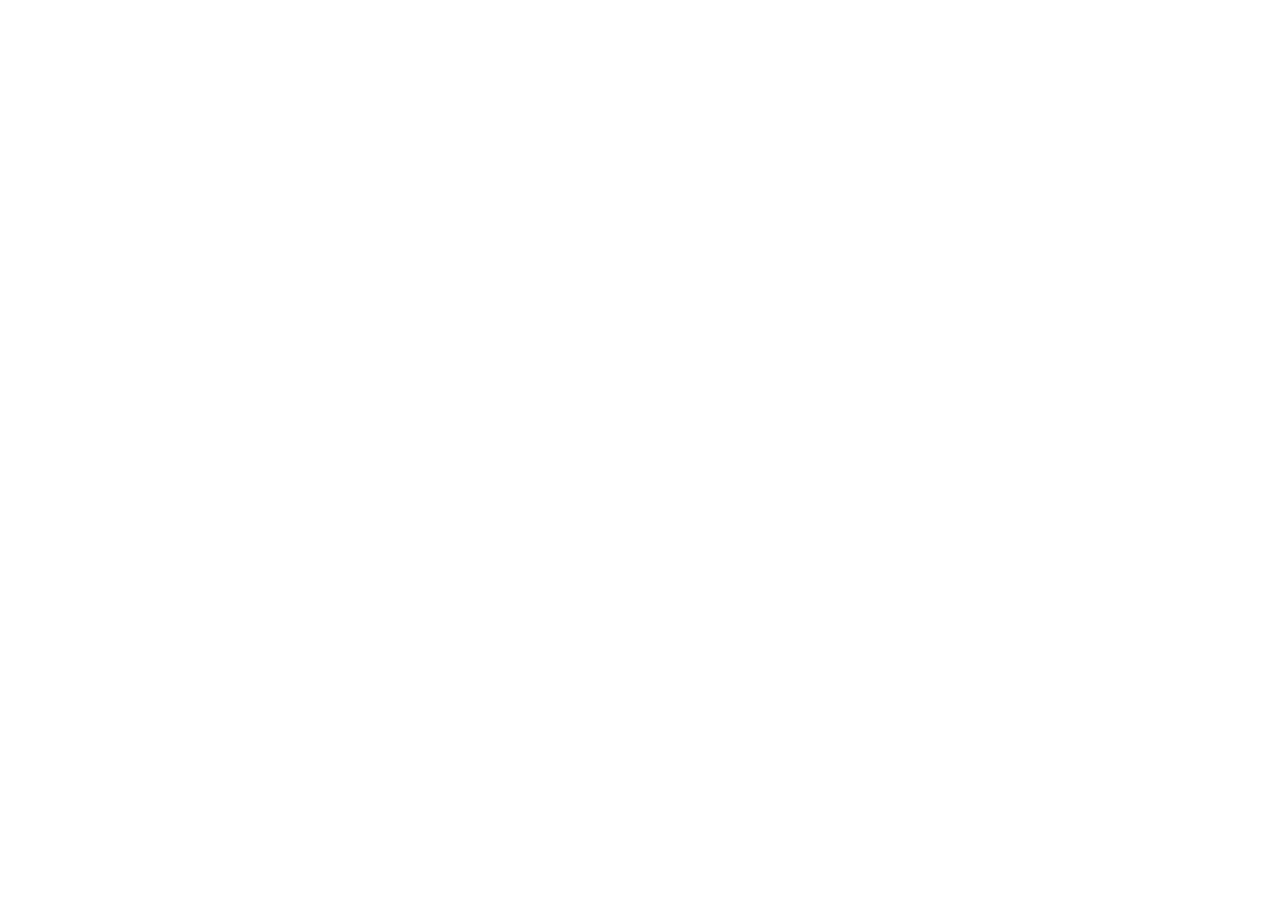
==== commit 1826b637: "Redirect the GitHub Pages mirror to kevinzhangstudio.com. Replace the published homepage and 404 wit" ====
--- a/index.html
+++ b/index.html
@@ -3,270 +3,15 @@
 <head>
 <meta charset="utf-8">
 <meta name="viewport" content="width=device-width, initial-scale=1">
-<title>QC Story, PDSA &amp; Conference Poster Design for Hospital QI | Kevin Zhang Studio</title>
-<meta name="description" content="QC Story and PDSA presentations, QI conference posters and hospital quality improvement slides for nursing, patient-safety and accreditation teams. QCC / PDCA design with native, editable charts. Complimentary fit tests for qualified projects.">
-<meta name="keywords" content="QC Story presentation, QCC healthcare PowerPoint, hospital quality improvement slides, PDCA presentation design, quality control circle presentation, patient safety training slides, nursing quality improvement PowerPoint, PDSA storyboard, QI conference poster design, scientific poster design, healthcare accreditation presentation">
-<meta name="author" content="Kevin Zhang">
-<meta name="robots" content="index, follow">
+<title>Kevin Zhang Studio — moved to kevinzhangstudio.com</title>
 <meta name="google-site-verification" content="5A7wI5q06UWYGLXMcLDcjUrTY14nF4w3fVas6Imy_JU" />
-<link rel="canonical" href="https://zhangshi840428-source.github.io/shizhang-studio-portfolio/">
-<meta name="theme-color" content="#0b1f3a">
-<link rel="icon" href="assets/img/favicon.svg" type="image/svg+xml">
-<meta property="og:type" content="website">
-<meta property="og:site_name" content="Kevin Zhang Studio">
-<meta property="og:title" content="QC Story, PDSA &amp; Conference Poster Design for Hospital QI | Kevin Zhang Studio">
-<meta property="og:description" content="QC Story and PDSA presentations, QI conference posters and hospital quality improvement slides for nursing, patient-safety and accreditation teams. QCC / PDCA design with native, editable charts. Complimentary fit tests for qualified projects.">
-<meta property="og:url" content="https://zhangshi840428-source.github.io/shizhang-studio-portfolio/">
-<meta property="og:image" content="https://zhangshi840428-source.github.io/shizhang-studio-portfolio/assets/img/og-image.jpg">
-<meta property="og:image:width" content="1200">
-<meta property="og:image:height" content="630">
-<meta property="og:image:alt" content="Kevin Zhang Studio — QC Story and hospital quality-improvement presentation design">
-<meta property="og:locale" content="en_US">
-<meta name="twitter:card" content="summary_large_image">
-<meta name="twitter:title" content="QC Story, PDSA &amp; Conference Poster Design for Hospital QI | Kevin Zhang Studio">
-<meta name="twitter:description" content="QC Story and PDSA presentations, QI conference posters and hospital quality improvement slides for nursing, patient-safety and accreditation teams. QCC / PDCA design with native, editable charts. Complimentary fit tests for qualified projects.">
-<meta name="twitter:image" content="https://zhangshi840428-source.github.io/shizhang-studio-portfolio/assets/img/og-image.jpg">
-<link rel="preload" href="assets/fonts/source-serif-semibold.woff2" as="font" type="font/woff2" crossorigin>
-<link rel="preload" href="assets/fonts/inter-var.woff2" as="font" type="font/woff2" crossorigin>
-<link rel="stylesheet" href="assets/css/style.css?v=20261113bh">
-<script type="application/ld+json">{"@context":"https://schema.org","@graph":[{"@type":"Person","@id":"https://zhangshi840428-source.github.io/shizhang-studio-portfolio/#shi-zhang","name":"Kevin Zhang","url":"https://zhangshi840428-source.github.io/shizhang-studio-portfolio/","jobTitle":"Independent Healthcare & Technical Presentation Consultant","image":"https://zhangshi840428-source.github.io/shizhang-studio-portfolio/assets/img/shi-zhang-headshot-640.jpg","email":"mailto:zhangshi840428@gmail.com","address":{"@type":"PostalAddress","addressLocality":"Central","addressRegion":"Hong Kong","postalCode":"999077","addressCountry":"HK"},"brand":{"@type":"Brand","name":"Kevin Zhang Studio"},"knowsLanguage":["zh","en"],"knowsAbout":["QC Story","Quality control circle (QCC)","PDCA","Hospital quality improvement","Patient safety","Pareto chart","Fishbone diagram","PowerPoint presentation design","QI conference poster","PDSA","A3 report","ePoster","Medical education slides"],"hasOfferCatalog":{"@id":"https://zhangshi840428-source.github.io/shizhang-studio-portfolio/#offers"},"description":"Independent healthcare and technical presentation consultant (Kevin Zhang Studio) with 17+ years preparing, structuring and reviewing project proposals, data tables and conference/defense presentations.","alternateName":"Shi Zhang"},{"@type":"Service","@id":"https://zhangshi840428-source.github.io/shizhang-studio-portfolio/#service","name":"QC Story and hospital quality-improvement presentation design","serviceType":"Presentation design","provider":{"@id":"https://zhangshi840428-source.github.io/shizhang-studio-portfolio/#shi-zhang"},"brand":{"@type":"Brand","name":"Kevin Zhang Studio"},"areaServed":"Worldwide","description":"Presentation and poster design from client-approved materials for healthcare quality-improvement teams and white-label partners. Clients supply and approve clinical content; the studio provides editable slides, charts and a separate quality check.","hasOfferCatalog":{"@type":"OfferCatalog","@id":"https://zhangshi840428-source.github.io/shizhang-studio-portfolio/#offers","name":"Services (scope and flat estimate agreed upfront)","itemListElement":[{"@type":"Offer","name":"Slide formatting and visual refinement","description":"Scope and flat estimate agreed upfront — email for a quote"},{"@type":"Offer","name":"Healthcare content restructuring","description":"Scope and flat estimate agreed upfront — email for a quote"},{"@type":"Offer","name":"Quality-improvement analysis page","description":"Scope and flat estimate agreed upfront — email for a quote"},{"@type":"Offer","name":"QC Story / A3 / PDSA package (up to 30 pages)","description":"Scope and flat estimate agreed upfront — email for a quote"},{"@type":"Offer","name":"Extended QC Story package (31 to 64 pages)","description":"Scope and flat estimate agreed upfront — email for a quote"},{"@type":"Offer","name":"QI conference poster","description":"Scope and flat estimate agreed upfront — email for a quote"},{"@type":"Offer","name":"Poster pack","description":"Scope and flat estimate agreed upfront — email for a quote"},{"@type":"Offer","name":"Edits and structure consulting","description":"Scope and flat estimate agreed upfront — email for a quote"},{"@type":"Offer","name":"Complimentary fit test (up to three slides)","description":"For qualified projects, subject to a brief, approved de-identified materials, scope and availability."}]}},{"@type":"WebSite","@id":"https://zhangshi840428-source.github.io/shizhang-studio-portfolio/#website","url":"https://zhangshi840428-source.github.io/shizhang-studio-portfolio/","name":"Kevin Zhang Studio","inLanguage":"en","publisher":{"@id":"https://zhangshi840428-source.github.io/shizhang-studio-portfolio/#shi-zhang"}},{"@type":"FAQPage","mainEntity":[{"@type":"Question","name":"How do I turn a cluttered PDSA spreadsheet into an A0 QI conference poster?","acceptedAnswer":{"@type":"Answer","text":"Start from the story, not the spreadsheet: aim statement, baseline, change ideas tested in PDSA cycles, run chart of the outcome measure, and lessons learned. I rebuild the key measures as native, editable charts (run or control chart, Pareto, before/after), cut the table to the few numbers that support the aim, and lay the poster out on the organizer's template (A0, 48 × 36 in or custom). Your team supplies and approves all clinical content and data."}},{"@type":"Question","name":"What should a hospital QC circle (QC Story) presentation include?","acceptedAnswer":{"@type":"Answer","text":"A standard QC Story runs: theme selection, activity plan, current-state survey, target setting, root-cause analysis (fishbone, Pareto), countermeasures, implementation, effect confirmation, standardization and review. I check that the steps, analysis tools and data agree with each other before visual design starts, and deliver an editable .pptx with native charts plus a PDF."}},{"@type":"Question","name":"Who designs QI posters and QC circle decks for nurses and hospital quality teams?","acceptedAnswer":{"@type":"Answer","text":"Kevin Zhang Studio is an independent healthcare and technical presentation consultancy (UTC+8) that designs QC Story / PDCA / A3 decks, QI and patient-safety conference posters and medical-education slides from client-approved materials, for hospital teams and as white-label production for consultancies and presentation agencies. Scope and a flat estimate are agreed by email before work starts."}},{"@type":"Question","name":"What is the difference between a QI poster, an ePoster and a 5-minute oral deck?","acceptedAnswer":{"@type":"Answer","text":"A printed poster (usually A0 or 48 × 36 in) must be readable from 1–2 metres with a single main chart; an ePoster is the same story re-flowed for a 16:9 screen, often with one slide per section; a 5-minute oral deck needs 5–7 slides with one message each. The poster pack delivers all three from one approved content source."}},{"@type":"Question","name":"How fast can you deliver?","acceptedAnswer":{"@type":"Answer","text":"Turnaround depends on page count and how ready your content is; I confirm a delivery date with every quote. Rush delivery (48 or 24 hours) is available and priced into the estimate."}},{"@type":"Question","name":"How many revisions are included?","acceptedAnswer":{"@type":"Answer","text":"Two rounds of revisions are included. Any further rounds are agreed in writing before any extra cost starts."}},{"@type":"Question","name":"Will you sign an NDA? How do you handle confidential files?","acceptedAnswer":{"@type":"Answer","text":"I can review your NDA before you send any files, and we agree the confidentiality terms before work starts. I do not publish client work without written permission; every sample on this site uses invented data. Every file goes through a separate quality-review pass. If your organization has specific data-handling rules or requires de-identified data, tell me and we will agree how files are handled before work starts. Please remove patient identifiers before sending any data."}},{"@type":"Question","name":"What file formats do I get?","acceptedAnswer":{"@type":"Answer","text":"An editable PowerPoint file (.pptx) with native charts you can update, plus a PDF. Where charts are built from your data, the supporting Excel workbook is included. I can work on your organization's own template."}},{"@type":"Question","name":"Do you write the clinical content?","acceptedAnswer":{"@type":"Answer","text":"No. I structure and design the quality-improvement story — the QC Story steps, analysis tools and data presentation — from the content and data your team provides. I do not provide clinical advice or create clinical evidence."}},{"@type":"Question","name":"What time zone are you in?","acceptedAnswer":{"@type":"Answer","text":"Hong Kong (UTC+8). Working from UTC+8 extends the production day for US and UK teams. I aim to reply to email within one working day."}},{"@type":"Question","name":"How does payment work?","acceptedAnswer":{"@type":"Answer","text":"Scope and flat estimate are agreed upfront — email for a quote. Payment method and invoice details are confirmed in your quote. A complimentary fit test may be available for qualified projects after I review the brief."}},{"@type":"Question","name":"How does the complimentary fit test work?","acceptedAnswer":{"@type":"Answer","text":"A complimentary fit test of up to three slides may be available for qualified projects after I review the brief. Scope and availability are agreed in advance. Please use approved, de-identified material and do not send patient-identifiable information. The review copy is a PDF; editable source files are part of the paid scope."}}]}]}</script>
+<link rel="canonical" href="https://kevinzhangstudio.com/">
+<meta http-equiv="refresh" content="0; url=https://kevinzhangstudio.com/">
+<meta name="robots" content="noindex, follow">
+<script>location.replace("https://kevinzhangstudio.com/");</script>
 </head>
 <body>
-<a class="skip" href="#main">Skip to content</a>
-<nav class="nav" aria-label="Main">
-  <div class="wrap">
-    <a class="brand" href="#top">Kevin Zhang <span>Studio</span></a>
-    <ul>
-      <li><a href="#services">Services</a></li>
-      <li><a href="#process">Process</a></li>
-      <li><a href="#samples">Samples</a></li>
-      <li><a href="#pricing">Quotes</a></li>
-      <li><a href="#about">About</a></li>
-      <li><a href="#faq">FAQ</a></li>
-    </ul>
-    <a class="cta-sm" href="mailto:zhangshi840428@gmail.com?subject=Project-fit%20review%20%E2%80%94%20presentation%20project&amp;body=Hi%20Shi%2C%0A%0AI%20would%20like%20to%20discuss%20a%20presentation%20project.%0A%0AProject%20purpose%20and%20audience%3A%0AApproximate%20slide%20count%3A%0ADeadline%20and%20time%20zone%3A%0ACurrent%20source-material%20format%3A%0A%0AI%20understand%20that%20scope%20and%20availability%20for%20any%20complimentary%20fit%20test%20are%20confirmed%20before%20work%20begins.%20I%20will%20not%20send%20patient%20identifiers%20or%20confidential%20records%20in%20this%20first%20email.%0A%0AThanks%2C%0A">Contact</a>
-  </div>
-  <ul class="mnav">
-    <li><a href="#services">Services</a></li><li><a href="#samples">Samples</a></li><li><a href="#pricing">Quotes</a></li><li><a href="#about">About</a></li><li><a href="#faq">FAQ</a></li><li><a href="#contact">Contact</a></li>
-  </ul>
-</nav>
-<header class="hero" id="top">
-  <div class="wrap">
-    <div>
-      <p class="eyebrow">Healthcare quality-improvement presentation studio</p>
-      <h1>Clearer QI stories. <em>Editable slides.</em> Reliable handoff.</h1>
-      <p class="lead">I turn your approved QCC, QC Story, PDCA and patient-safety materials into clear, editable PowerPoint decks with traceable charts and a separate quality check. Your team supplies and approves the clinical content; I design the story and presentation.</p>
-      <div class="actions">
-        <a class="btn btn-gold" href="mailto:zhangshi840428@gmail.com?subject=Project-fit%20review%20%E2%80%94%20presentation%20project&amp;body=Hi%20Shi%2C%0A%0AI%20would%20like%20to%20discuss%20a%20presentation%20project.%0A%0AProject%20purpose%20and%20audience%3A%0AApproximate%20slide%20count%3A%0ADeadline%20and%20time%20zone%3A%0ACurrent%20source-material%20format%3A%0A%0AI%20understand%20that%20scope%20and%20availability%20for%20any%20complimentary%20fit%20test%20are%20confirmed%20before%20work%20begins.%20I%20will%20not%20send%20patient%20identifiers%20or%20confidential%20records%20in%20this%20first%20email.%0A%0AThanks%2C%0A">Request a project-fit review</a>
-        <a class="btn btn-ghost" href="#samples">View QI samples</a>
-      </div>
-      <ul class="facts">
-        <li>Independent studio · Central, Hong Kong</li>
-        <li>Editable .pptx with native charts</li>
-        <li>Remote delivery · Synthetic portfolio examples</li>
-      </ul>
-    </div>
-    <div class="hero-photo">
-      <img class="portrait" src="assets/img/shi-zhang-headshot-640.jpg" srcset="assets/img/shi-zhang-headshot-320.jpg 320w, assets/img/shi-zhang-headshot-640.jpg 640w" sizes="(max-width:860px) 180px, 300px" width="300" height="300" alt="Portrait of Kevin Zhang">
-      <p class="who"><strong>Kevin Zhang</strong>Healthcare QI presentation designer</p>
-    </div>
-  </div>
-</header>
-<section class="edit-demo" id="editable-demo" aria-label="Editable native chart demonstration">
-  <div class="wrap">
-    <video class="edit-demo-video" autoplay muted loop playsinline poster="assets/img/edit-chart.gif" width="800" height="450">
-      <source src="assets/img/edit-chart.mp4" type="video/mp4">
-      <img src="assets/img/edit-chart.gif" width="800" height="450" alt="Native, editable .pptx — change the data, the chart updates.">
-    </video>
-    <p class="edit-demo-caption">Native, editable .pptx — change the data, the chart updates.</p>
-  </div>
-</section>
-<main id="main">
-<section id="services">
-  <div class="wrap">
-    <div class="head">
-      <p class="eyebrow">Services</p>
-      <h2>Focused on quality improvement, patient safety and hospital management</h2>
-      <p class="lead">You bring approved materials, de-identified data and clinical expertise. I make the story clear and the slides presentation-ready; I do not provide clinical advice.</p>
-    </div>
-    <div class="grid g3">
-      <div class="card"><div class="icon" aria-hidden="true">QC</div><h3>QC Story &amp; PDCA project decks</h3><p>Full QC circle / QCC presentations for nursing and QI teams, following the QC Story steps:</p><ul><li>theme selection and baseline</li><li>Pareto and fishbone analysis</li><li>targets and countermeasures</li><li>results and standardization</li></ul></div>
-      <div class="card"><div class="icon" aria-hidden="true">▥</div><h3>QI charts from your data</h3><p>Native, editable PowerPoint charts with a supporting Excel workbook, so numbers stay traceable and easy to update:</p><ul><li>check sheets and Pareto charts</li><li>fishbone diagrams</li><li>Gantt charts</li><li>before/after comparisons</li></ul></div>
-      <div class="card"><div class="icon" aria-hidden="true">✚</div><h3>QI &amp; patient-safety training packs</h3><p>Training decks for hospital staff, with the supporting materials a QC circle actually uses:</p><ul><li>check sheets and audit tools</li><li>speaker scripts</li><li>meeting minutes templates</li><li>raw notes turned into a slide-by-slide script</li></ul></div>
-      <div class="card"><div class="icon" aria-hidden="true">▤</div><h3>White-label deck production</h3><p>On-brand slide masters, visual restructuring and file QA for consultancies, learning suppliers and presentation agencies. Existing decks can be rebuilt on your organization's template.</p></div>
-      <div class="card"><div class="icon" aria-hidden="true">✓</div><h3>Separate quality check</h3><p>Every delivery gets a separate review pass before it reaches you: page count, numbering, chart data, typos and layout. Longer jobs come with a slide-by-slide QA report.</p></div>
-      <div class="card"><div class="icon" aria-hidden="true">A3</div><h3>Conference posters</h3><p>Scientific QI and patient-safety posters for congresses, competitions and accreditation events (A0, 48 × 36 in or your organizer&#x27;s format), plus A3 / PDSA summaries, an optional ePoster and slides for a 5-minute oral presentation.</p></div>
-    </div>
-    <div class="proof" aria-label="Track record">
-      <div><b>5</b><span>hospital nursing QC circle / PDCA project decks delivered</span></div>
-      <div><b>102</b><span>slides in a university course chapter, delivered with animations and a QA report</span></div>
-      <div><b>17 yrs</b><span>preparing, structuring and reviewing project proposals, data tables and conference/defense presentations</span></div>
-      <div><b>UTC+8</b><span>extends the production day for US and UK teams</span></div>
-    </div>
-  </div>
-</section>
-<section id="process" class="alt">
-  <div class="wrap">
-    <div class="head">
-      <p class="eyebrow">Process</p>
-      <h2>Five steps, no surprises</h2>
-      <p class="lead">The structure is agreed before any design work starts, so you review logic first and visuals second.</p>
-    </div>
-    <ol class="steps">
-      <li><h3>Brief</h3><p>First, share the project purpose, audience, page count and deadline. Do not send patient identifiers or confidential records in your first email. I confirm the scope, file-handling approach and quote.</p></li>
-      <li><h3>Outline</h3><p>A slide-by-slide outline that maps your project to the QC Story / PDCA steps. You approve it.</p></li>
-      <li><h3>Draft</h3><p>Full design with native charts built from your data, on your template or a clean house style.</p></li>
-      <li><h3>QC</h3><p>A separate review pass checks numbers, labels, consistency and layout before you see it.</p></li>
-      <li><h3>Delivery</h3><p>Editable .pptx, PDF and the chart workbook. Two revision rounds are included.</p></li>
-    </ol>
-  </div>
-</section>
-<section id="samples">
-  <div class="wrap">
-    <div class="head">
-      <p class="eyebrow">Samples</p>
-      <h2>Conference posters &amp; sample decks</h2>
-      <p class="lead">I do not publish client work without written permission. These four portfolio samples — one conference poster and three decks — were built for this site with <strong>fictional data only</strong>. Every hospital, person, product and figure in them is invented. Click any slide to enlarge it.</p>
-    </div>
-    <article class="sample" id="isqua-a0-qi-poster">
-  <div class="sample-head">
-    <div>
-      <p><span class="tag">Conference poster · ISO A0 portrait · 84 × 119 cm</span><span class="tag fict">Fictional data</span></p>
-      <h3>QI Conference Poster: QCC Bundle (ISO A0 Portrait)</h3>
-      <p>Illustrative sample, not a real submission. A scientific QI poster laid out for an international quality-and-safety congress, structured to SQUIRE 2.0: a one-line headline result, SEIPS human-factors analysis, a strong-action PDSA ramp, a 12-week run chart, balancing measures and sustainability. Built so a judge can read title, aim and result in seconds.</p>
-    </div>
-    <a class="btn btn-line" href="pdfs/QI_Conference_Poster_A0_Sample.pdf" download>Download PDF (3.2 MB)</a>
-  </div>
-  <div class="strip poster-strip"><a href="samples/isqua-a0-qi-poster/slide-01.jpg" data-title="Illustrative sample, not a real submission — QI Conference Poster: QCC Bundle (ISO A0 Portrait)"><img src="samples/isqua-a0-qi-poster/thumb-01.jpg" width="360" height="509" loading="lazy" decoding="async" alt="Illustrative sample, not a real submission: QI conference poster, QCC bundle, ISO A0 portrait layout. Header reads International QI Congress (sample). Fictional data."><span>1</span></a></div>
-</article>
-    <article class="sample" id="qc-story-inpatient-falls">
-  <div class="sample-head">
-    <div>
-      <p><span class="tag">QC Story · PDCA · 15 slides</span><span class="tag fict">Fictional data</span></p>
-      <h3>QC Story: Reducing Inpatient Falls</h3>
-      <p>A ten-step QC Story for a fictional ward circle: theme selection, current-state data, Pareto and fishbone analysis, target setting, countermeasures, results, standardization.</p>
-    </div>
-    <a class="btn btn-line" href="pdfs/QC_Story_Reducing_Inpatient_Falls.pdf" download>Download PDF (115 KB)</a>
-  </div>
-  <div class="strip"><a href="samples/qc-story-inpatient-falls/slide-01.jpg" data-title="QC Story: Reducing Inpatient Falls"><img src="samples/qc-story-inpatient-falls/thumb-01.jpg" width="480" height="270" loading="lazy" decoding="async" alt="Slide 1 of 15 (fictional sample): Step by step: halving inpatient falls on an older-adult acute medical ward"><span>1</span></a><a href="samples/qc-story-inpatient-falls/slide-02.jpg" data-title="QC Story: Reducing Inpatient Falls"><img src="samples/qc-story-inpatient-falls/thumb-02.jpg" width="480" height="270" loading="lazy" decoding="async" alt="Slide 2 of 15 (fictional sample): A 10-step QC Story delivered a 54.5% reduction in the falls rate"><span>2</span></a><a href="samples/qc-story-inpatient-falls/slide-03.jpg" data-title="QC Story: Reducing Inpatient Falls"><img src="samples/qc-story-inpatient-falls/thumb-03.jpg" width="480" height="270" loading="lazy" decoding="async" alt="Slide 3 of 15 (fictional sample): Falls scored highest of five candidate themes on harm, frequency and feasibility"><span>3</span></a><a href="samples/qc-story-inpatient-falls/slide-04.jpg" data-title="QC Story: Reducing Inpatient Falls"><img src="samples/qc-story-inpatient-falls/thumb-04.jpg" width="480" height="270" loading="lazy" decoding="async" alt="Slide 4 of 15 (fictional sample): Baseline: 46 falls in six months — 10.0 per 1,000 occupied bed days"><span>4</span></a><a href="samples/qc-story-inpatient-falls/slide-05.jpg" data-title="QC Story: Reducing Inpatient Falls"><img src="samples/qc-story-inpatient-falls/thumb-05.jpg" width="480" height="270" loading="lazy" decoding="async" alt="Slide 5 of 15 (fictional sample): Two fall types — toileting and bed exit — account for 65.2% of falls"><span>5</span></a><a href="samples/qc-story-inpatient-falls/slide-06.jpg" data-title="QC Story: Reducing Inpatient Falls"><img src="samples/qc-story-inpatient-falls/thumb-06.jpg" width="480" height="270" loading="lazy" decoding="async" alt="Slide 6 of 15 (fictional sample): Aim: reduce falls to ≤5.0 per 1,000 occupied bed days by 31 March 2026"><span>6</span></a><a href="samples/qc-story-inpatient-falls/slide-07.jpg" data-title="QC Story: Reducing Inpatient Falls"><img src="samples/qc-story-inpatient-falls/thumb-07.jpg" width="480" height="270" loading="lazy" decoding="async" alt="Slide 7 of 15 (fictional sample): Activity plan: 11 months from theme selection to standardisation"><span>7</span></a><a href="samples/qc-story-inpatient-falls/slide-08.jpg" data-title="QC Story: Reducing Inpatient Falls"><img src="samples/qc-story-inpatient-falls/thumb-08.jpg" width="480" height="270" loading="lazy" decoding="async" alt="Slide 8 of 15 (fictional sample): Cause-and-effect analysis identified 17 possible causes in six categories"><span>8</span></a><a href="samples/qc-story-inpatient-falls/slide-09.jpg" data-title="QC Story: Reducing Inpatient Falls"><img src="samples/qc-story-inpatient-falls/thumb-09.jpg" width="480" height="270" loading="lazy" decoding="async" alt="Slide 9 of 15 (fictional sample): Data confirmed four of six candidate root causes"><span>9</span></a><a href="samples/qc-story-inpatient-falls/slide-10.jpg" data-title="QC Story: Reducing Inpatient Falls"><img src="samples/qc-story-inpatient-falls/thumb-10.jpg" width="480" height="270" loading="lazy" decoding="async" alt="Slide 10 of 15 (fictional sample): Five countermeasures, each tested in small PDSA cycles before full roll-out"><span>10</span></a><a href="samples/qc-story-inpatient-falls/slide-11.jpg" data-title="QC Story: Reducing Inpatient Falls"><img src="samples/qc-story-inpatient-falls/thumb-11.jpg" width="480" height="270" loading="lazy" decoding="async" alt="Slide 11 of 15 (fictional sample): Run chart: a sustained shift below the baseline median from July 2025"><span>11</span></a><a href="samples/qc-story-inpatient-falls/slide-12.jpg" data-title="QC Story: Reducing Inpatient Falls"><img src="samples/qc-story-inpatient-falls/thumb-12.jpg" width="480" height="270" loading="lazy" decoding="async" alt="Slide 12 of 15 (fictional sample): After: falls fell 54.3% and the two focus fall types fell 66.7%"><span>12</span></a><a href="samples/qc-story-inpatient-falls/slide-13.jpg" data-title="QC Story: Reducing Inpatient Falls"><img src="samples/qc-story-inpatient-falls/thumb-13.jpg" width="480" height="270" loading="lazy" decoding="async" alt="Slide 13 of 15 (fictional sample): Team capability grew, and balancing measures showed no unintended harm"><span>13</span></a><a href="samples/qc-story-inpatient-falls/slide-14.jpg" data-title="QC Story: Reducing Inpatient Falls"><img src="samples/qc-story-inpatient-falls/thumb-14.jpg" width="480" height="270" loading="lazy" decoding="async" alt="Slide 14 of 15 (fictional sample): Standardisation: new practice is written into SOPs, records and induction"><span>14</span></a><a href="samples/qc-story-inpatient-falls/slide-15.jpg" data-title="QC Story: Reducing Inpatient Falls"><img src="samples/qc-story-inpatient-falls/thumb-15.jpg" width="480" height="270" loading="lazy" decoding="async" alt="Slide 15 of 15 (fictional sample): Reflection: what we learned and where we go next"><span>15</span></a></div>
-</article>
-    <article class="sample" id="ihi-pdsa-cauti-storyboard">
-  <div class="sample-head">
-    <div>
-      <p><span class="tag">IHI PDSA · SPC run chart · Poster edition · 9 slides</span><span class="tag fict">Fictional data</span></p>
-      <h3>IHI PDSA Storyboard: Reducing ICU CAUTI</h3>
-      <p>An infection-prevention QI project told as a PDSA storyboard: SMART aim, baseline audit and Pareto chart, fishbone root-cause analysis, three PDSA cycles, a 12-month SPC run chart and a standardized prevention bundle — plus a conference-poster edition of the same project.</p>
-    </div>
-    <a class="btn btn-line" href="pdfs/IHI_PDSA_ICU_CAUTI_Storyboard.pdf" download>Download PDF (2.0 MB)</a>
-  </div>
-  <div class="strip"><a href="samples/ihi-pdsa-cauti-storyboard/slide-01.jpg" data-title="IHI PDSA Storyboard: Reducing ICU CAUTI"><img src="samples/ihi-pdsa-cauti-storyboard/thumb-01.jpg" width="480" height="270" loading="lazy" decoding="async" alt="Slide 1 of 9 (fictional sample): Before/after: messy clinical QI notes rebuilt as an executive PDSA / QCC deck"><span>1</span></a><a href="samples/ihi-pdsa-cauti-storyboard/slide-02.jpg" data-title="IHI PDSA Storyboard: Reducing ICU CAUTI"><img src="samples/ihi-pdsa-cauti-storyboard/thumb-02.jpg" width="480" height="270" loading="lazy" decoding="async" alt="Slide 2 of 9 (fictional sample): Title: Reducing catheter-associated urinary tract infections (CAUTI) in the adult ICU"><span>2</span></a><a href="samples/ihi-pdsa-cauti-storyboard/slide-03.jpg" data-title="IHI PDSA Storyboard: Reducing ICU CAUTI"><img src="samples/ihi-pdsa-cauti-storyboard/thumb-03.jpg" width="480" height="270" loading="lazy" decoding="async" alt="Slide 3 of 9 (fictional sample): 01 Aim and overview: executive summary and SMART quality-improvement charter"><span>3</span></a><a href="samples/ihi-pdsa-cauti-storyboard/slide-04.jpg" data-title="IHI PDSA Storyboard: Reducing ICU CAUTI"><img src="samples/ihi-pdsa-cauti-storyboard/thumb-04.jpg" width="480" height="270" loading="lazy" decoding="async" alt="Slide 4 of 9 (fictional sample): 02 Baseline: bedside defect audit and 80/20 Pareto vital-few analysis"><span>4</span></a><a href="samples/ihi-pdsa-cauti-storyboard/slide-05.jpg" data-title="IHI PDSA Storyboard: Reducing ICU CAUTI"><img src="samples/ihi-pdsa-cauti-storyboard/thumb-05.jpg" width="480" height="270" loading="lazy" decoding="async" alt="Slide 5 of 9 (fictional sample): 03 Root cause: 6M Ishikawa fishbone analysis and verified root causes"><span>5</span></a><a href="samples/ihi-pdsa-cauti-storyboard/slide-06.jpg" data-title="IHI PDSA Storyboard: Reducing ICU CAUTI"><img src="samples/ihi-pdsa-cauti-storyboard/thumb-06.jpg" width="480" height="270" loading="lazy" decoding="async" alt="Slide 6 of 9 (fictional sample): 04 PDSA cycles: three-cycle IHI PDSA ramp and 5W2H action matrix"><span>6</span></a><a href="samples/ihi-pdsa-cauti-storyboard/slide-07.jpg" data-title="IHI PDSA Storyboard: Reducing ICU CAUTI"><img src="samples/ihi-pdsa-cauti-storyboard/thumb-07.jpg" width="480" height="270" loading="lazy" decoding="async" alt="Slide 7 of 9 (fictional sample): 05 Results: 12-month CAUTI SPC run chart and team gains"><span>7</span></a><a href="samples/ihi-pdsa-cauti-storyboard/slide-08.jpg" data-title="IHI PDSA Storyboard: Reducing ICU CAUTI"><img src="samples/ihi-pdsa-cauti-storyboard/thumb-08.jpg" width="480" height="270" loading="lazy" decoding="async" alt="Slide 8 of 9 (fictional sample): 06 Standardization: ICU CAUTI prevention bundle and sustainability control plan"><span>8</span></a><a href="samples/ihi-pdsa-cauti-storyboard/slide-09.jpg" data-title="IHI PDSA Storyboard: Reducing ICU CAUTI"><img src="samples/ihi-pdsa-cauti-storyboard/thumb-09.jpg" width="480" height="270" loading="lazy" decoding="async" alt="Slide 9 of 9 (fictional sample): 07 Poster edition: 48 x 36 in conference poster layout of the same project"><span>9</span></a></div>
-</article><article class="sample" id="hand-hygiene-5-moments">
-  <div class="sample-head">
-    <div>
-      <p><span class="tag">Staff training · 12 slides</span><span class="tag fict">Fictional data</span></p>
-      <h3>Patient-Safety Training: Hand Hygiene — 5 Moments</h3>
-      <p>A ward-training module on the five moments for hand hygiene: technique, audit-style compliance data, case scenarios and a short knowledge check.</p>
-    </div>
-    <a class="btn btn-line" href="pdfs/Training_Module_Hand_Hygiene_5_Moments.pdf" download>Download PDF (179 KB)</a>
-  </div>
-  <div class="strip"><a href="samples/hand-hygiene-5-moments/slide-01.jpg" data-title="Patient-Safety Training: Hand Hygiene — 5 Moments"><img src="samples/hand-hygiene-5-moments/thumb-01.jpg" width="480" height="270" loading="lazy" decoding="async" alt="Slide 1 of 12 (fictional sample): Clean hands, safe care: the 5 Moments for hand hygiene in practice"><span>1</span></a><a href="samples/hand-hygiene-5-moments/slide-02.jpg" data-title="Patient-Safety Training: Hand Hygiene — 5 Moments"><img src="samples/hand-hygiene-5-moments/thumb-02.jpg" width="480" height="270" loading="lazy" decoding="async" alt="Slide 2 of 12 (fictional sample): By the end of this module you will be able to…"><span>2</span></a><a href="samples/hand-hygiene-5-moments/slide-03.jpg" data-title="Patient-Safety Training: Hand Hygiene — 5 Moments"><img src="samples/hand-hygiene-5-moments/thumb-03.jpg" width="480" height="270" loading="lazy" decoding="async" alt="Slide 3 of 12 (fictional sample): Our last audit: hands were cleaned at only 68% of opportunities"><span>3</span></a><a href="samples/hand-hygiene-5-moments/slide-04.jpg" data-title="Patient-Safety Training: Hand Hygiene — 5 Moments"><img src="samples/hand-hygiene-5-moments/thumb-04.jpg" width="480" height="270" loading="lazy" decoding="async" alt="Slide 4 of 12 (fictional sample): Five moments when you must clean your hands"><span>4</span></a><a href="samples/hand-hygiene-5-moments/slide-05.jpg" data-title="Patient-Safety Training: Hand Hygiene — 5 Moments"><img src="samples/hand-hygiene-5-moments/thumb-05.jpg" width="480" height="270" loading="lazy" decoding="async" alt="Slide 5 of 12 (fictional sample): Alcohol-based hand rub is the default — wash only when you need to"><span>5</span></a><a href="samples/hand-hygiene-5-moments/slide-06.jpg" data-title="Patient-Safety Training: Hand Hygiene — 5 Moments"><img src="samples/hand-hygiene-5-moments/thumb-06.jpg" width="480" height="270" loading="lazy" decoding="async" alt="Slide 6 of 12 (fictional sample): The hand rub technique: six steps, every surface, 20–30 seconds"><span>6</span></a><a href="samples/hand-hygiene-5-moments/slide-07.jpg" data-title="Patient-Safety Training: Hand Hygiene — 5 Moments"><img src="samples/hand-hygiene-5-moments/thumb-07.jpg" width="480" height="270" loading="lazy" decoding="async" alt="Slide 7 of 12 (fictional sample): Get ready: bare below the elbows, every clinical shift"><span>7</span></a><a href="samples/hand-hygiene-5-moments/slide-08.jpg" data-title="Patient-Safety Training: Hand Hygiene — 5 Moments"><img src="samples/hand-hygiene-5-moments/thumb-08.jpg" width="480" height="270" loading="lazy" decoding="async" alt="Slide 8 of 12 (fictional sample): Ward 5, 07:40 — follow Nurse Amy through 12 minutes of care"><span>8</span></a><a href="samples/hand-hygiene-5-moments/slide-09.jpg" data-title="Patient-Safety Training: Hand Hygiene — 5 Moments"><img src="samples/hand-hygiene-5-moments/thumb-09.jpg" width="480" height="270" loading="lazy" decoding="async" alt="Slide 9 of 12 (fictional sample): Amy missed three of five moments — all without visible contamination"><span>9</span></a><a href="samples/hand-hygiene-5-moments/slide-10.jpg" data-title="Patient-Safety Training: Hand Hygiene — 5 Moments"><img src="samples/hand-hygiene-5-moments/thumb-10.jpg" width="480" height="270" loading="lazy" decoding="async" alt="Slide 10 of 12 (fictional sample): Check your understanding"><span>10</span></a><a href="samples/hand-hygiene-5-moments/slide-11.jpg" data-title="Patient-Safety Training: Hand Hygiene — 5 Moments"><img src="samples/hand-hygiene-5-moments/thumb-11.jpg" width="480" height="270" loading="lazy" decoding="async" alt="Slide 11 of 12 (fictional sample): Answers and rationale"><span>11</span></a><a href="samples/hand-hygiene-5-moments/slide-12.jpg" data-title="Patient-Safety Training: Hand Hygiene — 5 Moments"><img src="samples/hand-hygiene-5-moments/thumb-12.jpg" width="480" height="270" loading="lazy" decoding="async" alt="Slide 12 of 12 (fictional sample): Five things to take back to your ward today"><span>12</span></a></div>
-</article>
-    
-    <p class="note">Need to see how I handle a specific chart or layout? Qualified projects may request a complimentary fit test of up to three slides, subject to a brief and availability.</p>
-  </div>
-</section>
-<section id="pricing" class="alt">
-  <div class="wrap">
-    <div class="head">
-      <p class="eyebrow">Quotes</p>
-      <h2>Scope &amp; flat estimate agreed upfront — email for a quote</h2>
-      <p class="lead">Every project gets a written flat estimate before work starts, based on scope, source readiness, slide complexity, turnaround and review needs. Deliverables and payment terms are confirmed in writing; nothing is billed outside the agreed estimate.</p>
-    </div>
-    <div class="table-wrap">
-      <table>
-        <caption>Services and how they are quoted</caption>
-        <thead><tr><th scope="col">Service</th><th scope="col">Quote</th><th scope="col">Basis</th></tr></thead>
-        <tbody>
-          <tr><th scope="row">Slide formatting and visual refinement<small>Your content is ready; I apply your template, align slide elements and rebuild charts.</small></th><td class="price">Flat estimate</td><td>by page count</td></tr>
-          <tr><th scope="row">Healthcare content restructuring<small>Notes, Word documents or recordings turned into a complete deck.</small></th><td class="price">Flat estimate</td><td>by page count</td></tr>
-          <tr><th scope="row">Quality-improvement analysis page<small>QI logic and scoring tables, Pareto charts, fishbone diagrams.</small></th><td class="price">Flat estimate</td><td>by page count</td></tr>
-          <tr class="featured"><th scope="row">QC Story / A3 / PDSA package — up to 30 pages<small>Content supplied by your team. Page limit stated in the quote.</small></th><td class="price">Flat estimate</td><td>per deck</td></tr>
-          <tr><th scope="row">Extended QC Story package — 31 to 64 pages<small>Typical of full QC circle reports.</small></th><td class="price">Flat estimate</td><td>by page count</td></tr>
-          <tr><th scope="row">QI conference poster<small>Single poster with editable source file.</small></th><td class="price">Flat estimate</td><td>agreed before start</td></tr>
-          <tr><th scope="row">Poster pack<small>Poster + ePoster + slides for a 5-minute oral presentation.</small></th><td class="price">Flat estimate</td><td>agreed before start</td></tr>
-          <tr><th scope="row">Edits and structure consulting<small>Unclear scope, edits to existing files, consulting on structure.</small></th><td class="price">Flat estimate</td><td>agreed before start</td></tr>
-        </tbody>
-      </table>
-    </div>
-    <div class="grid g3 terms">
-      <div class="card"><h3>Rush delivery</h3><p>48-hour and 24-hour turnaround available; any rush fee is included in the written estimate.</p></div>
-      <div class="card"><h3>Revisions</h3><p>Two rounds included. Any further rounds are agreed in writing before work starts.</p></div>
-      <div class="card"><h3>Written estimate</h3><p>Scope &amp; flat estimate agreed upfront — email for a quote. Rewriting root causes, countermeasures or redoing data analysis is scoped separately in the estimate.</p></div>
-    </div>
-    <div class="trial">
-      <div><h3>Complimentary fit test</h3><p>For qualified projects, ask about a complimentary fit test of up to three slides using approved, de-identified material. I confirm scope and availability before beginning. No patient-identifiable information, please.</p></div>
-      <a class="btn btn-gold" href="mailto:zhangshi840428@gmail.com?subject=Project-fit%20review%20%E2%80%94%20presentation%20project&amp;body=Hi%20Shi%2C%0A%0AI%20would%20like%20to%20discuss%20a%20presentation%20project.%0A%0AProject%20purpose%20and%20audience%3A%0AApproximate%20slide%20count%3A%0ADeadline%20and%20time%20zone%3A%0ACurrent%20source-material%20format%3A%0A%0AI%20understand%20that%20scope%20and%20availability%20for%20any%20complimentary%20fit%20test%20are%20confirmed%20before%20work%20begins.%20I%20will%20not%20send%20patient%20identifiers%20or%20confidential%20records%20in%20this%20first%20email.%0A%0AThanks%2C%0A">Request a project-fit review</a>
-    </div>
-  </div>
-</section>
-<section id="about">
-  <div class="wrap about">
-    <img src="assets/img/shi-zhang-headshot-640.jpg" width="640" height="640" loading="lazy" alt="Kevin Zhang">
-    <div>
-      <p class="eyebrow">About</p>
-      <h2>Kevin Zhang</h2>
-      <p class="lead">Independent Healthcare &amp; Technical Presentation Consultant (Kevin Zhang Studio), based in Central, Hong Kong.</p>
-      <p>I have 17+ years preparing, structuring and reviewing project proposals, data tables and conference/defense presentations. I now design hospital quality-improvement (QC circle / PDCA) decks, conference posters and course slides for healthcare and education clients.</p>
-      <p>I work framework-first: the QC Story steps, the analysis tools and the data have to hold together before visual design starts. Every file goes through a separate quality-review pass. I am a presentation designer, not a clinician: the clinical content and data come from your team.</p>
-      <ul class="timeline">
-        <li><b>2025 – present</b> · Independent Presentation &amp; Visual Communication Consultant, Kevin Zhang Studio (remote) — healthcare QI and education</li>
-        <li><b>2024 – 2025</b> · Director, Program &amp; Industry Research (Applied Technology Sector)</li>
-        <li><b>2009 – 2025</b> · Senior Program &amp; Academic Review Administrator (Higher Education &amp; Research Sector)</li>
-        <li><b>Education</b> · Doctoral Coursework in Management &amp; Systems Analysis (part-time, completed, 2013 – 2018) · Master's in International Trade (2006 – 2009) · B.Eng. in Mechanical Engineering (2002 – 2006)</li>
-      </ul>
-      <p style="margin-top:18px">Languages: Mandarin Chinese (native), English. A full CV is available on request.</p>
-    </div>
-  </div>
-</section>
-<section id="faq" class="alt faq">
-  <div class="wrap">
-    <div class="head"><p class="eyebrow">FAQ</p><h2>Common questions</h2></div>
-    <details><summary>How do I turn a cluttered PDSA spreadsheet into an A0 QI conference poster?</summary><div><p>Start from the story, not the spreadsheet: aim statement, baseline, change ideas tested in PDSA cycles, run chart of the outcome measure, and lessons learned. I rebuild the key measures as native, editable charts (run or control chart, Pareto, before/after), cut the table to the few numbers that support the aim, and lay the poster out on the organizer&#x27;s template (A0, 48 × 36 in or custom). Your team supplies and approves all clinical content and data.</p></div></details><details><summary>What should a hospital QC circle (QC Story) presentation include?</summary><div><p>A standard QC Story runs: theme selection, activity plan, current-state survey, target setting, root-cause analysis (fishbone, Pareto), countermeasures, implementation, effect confirmation, standardization and review. I check that the steps, analysis tools and data agree with each other before visual design starts, and deliver an editable .pptx with native charts plus a PDF.</p></div></details><details><summary>Who designs QI posters and QC circle decks for nurses and hospital quality teams?</summary><div><p>Kevin Zhang Studio is an independent healthcare and technical presentation consultancy (UTC+8) that designs QC Story / PDCA / A3 decks, QI and patient-safety conference posters and medical-education slides from client-approved materials, for hospital teams and as white-label production for consultancies and presentation agencies. Scope and a flat estimate are agreed by email before work starts.</p></div></details><details><summary>What is the difference between a QI poster, an ePoster and a 5-minute oral deck?</summary><div><p>A printed poster (usually A0 or 48 × 36 in) must be readable from 1–2 metres with a single main chart; an ePoster is the same story re-flowed for a 16:9 screen, often with one slide per section; a 5-minute oral deck needs 5–7 slides with one message each. The poster pack delivers all three from one approved content source.</p></div></details><details><summary>How fast can you deliver?</summary><div><p>Turnaround depends on page count and how ready your content is; I confirm a delivery date with every quote. Rush delivery (48 or 24 hours) is available and priced into the estimate.</p></div></details><details><summary>How many revisions are included?</summary><div><p>Two rounds of revisions are included. Any further rounds are agreed in writing before any extra cost starts.</p></div></details><details><summary>Will you sign an NDA? How do you handle confidential files?</summary><div><p>I can review your NDA before you send any files, and we agree the confidentiality terms before work starts. I do not publish client work without written permission; every sample on this site uses invented data. Every file goes through a separate quality-review pass. If your organization has specific data-handling rules or requires de-identified data, tell me and we will agree how files are handled before work starts. Please remove patient identifiers before sending any data.</p></div></details><details><summary>What file formats do I get?</summary><div><p>An editable PowerPoint file (.pptx) with native charts you can update, plus a PDF. Where charts are built from your data, the supporting Excel workbook is included. I can work on your organization&#x27;s own template.</p></div></details><details><summary>Do you write the clinical content?</summary><div><p>No. I structure and design the quality-improvement story — the QC Story steps, analysis tools and data presentation — from the content and data your team provides. I do not provide clinical advice or create clinical evidence.</p></div></details><details><summary>What time zone are you in?</summary><div><p>Hong Kong (UTC+8). Working from UTC+8 extends the production day for US and UK teams. I aim to reply to email within one working day.</p></div></details><details><summary>How does payment work?</summary><div><p>Scope and flat estimate are agreed upfront — email for a quote. Payment method and invoice details are confirmed in your quote. A complimentary fit test may be available for qualified projects after I review the brief.</p></div></details><details><summary>How does the complimentary fit test work?</summary><div><p>A complimentary fit test of up to three slides may be available for qualified projects after I review the brief. Scope and availability are agreed in advance. Please use approved, de-identified material and do not send patient-identifiable information. The review copy is a PDF; editable source files are part of the paid scope.</p></div></details>
-  </div>
-</section>
-<section id="contact" class="contact">
-  <div class="wrap">
-    <p class="eyebrow">Contact</p>
-    <h2>Tell me about your project</h2>
-    <p class="lead">Email is the fastest way to reach me. I aim to reply within one working day (Hong Kong, UTC+8).</p>
-    <a class="mail" href="mailto:zhangshi840428@gmail.com">zhangshi840428@gmail.com</a>
-    <div class="actions" style="justify-content:center">
-      <a class="btn btn-gold" href="mailto:zhangshi840428@gmail.com?subject=Project-fit%20review%20%E2%80%94%20presentation%20project&amp;body=Hi%20Shi%2C%0A%0AI%20would%20like%20to%20discuss%20a%20presentation%20project.%0A%0AProject%20purpose%20and%20audience%3A%0AApproximate%20slide%20count%3A%0ADeadline%20and%20time%20zone%3A%0ACurrent%20source-material%20format%3A%0A%0AI%20understand%20that%20scope%20and%20availability%20for%20any%20complimentary%20fit%20test%20are%20confirmed%20before%20work%20begins.%20I%20will%20not%20send%20patient%20identifiers%20or%20confidential%20records%20in%20this%20first%20email.%0A%0AThanks%2C%0A">Request a project-fit review</a>
-      <a class="btn btn-ghost" href="mailto:zhangshi840428@gmail.com?subject=Quote%20request%20%E2%80%94%20presentation%20project">Ask for a quote</a>
-    </div>
-    <p style="margin:30px 0 0;color:#fff;font-weight:600">Helpful to include in your first email:</p>
-    <ul style="margin-top:8px">
-      <li>What the deck is for and its audience (QC circle competition, internal review, training, conference)</li>
-      <li>Approximate page count and your deadline, with time zone</li>
-      <li>Your source-material format and whether you have a template or brand guidelines</li>
-      <li>Do not send patient names, identifiers, medical records or other protected health information in your first email</li>
-    </ul>
-  </div>
-</section>
-</main>
-<footer>
-  <div class="wrap">
-    <p>© 2026 Kevin Zhang Studio · Healthcare QI presentation design</p>
-    <p>All sample decks use fictional data. <a href="mailto:zhangshi840428@gmail.com">zhangshi840428@gmail.com</a></p>
-  </div>
-</footer>
-<dialog class="lb" id="lightbox" aria-label="Slide viewer">
-  <figure>
-    <img src="" alt="">
-    <figcaption><span class="lb-cap" aria-live="polite"></span><span class="lb-btns"><button type="button" data-prev aria-label="Previous slide">← Prev</button><button type="button" data-next aria-label="Next slide">Next →</button><button type="button" data-close aria-label="Close viewer">Close ✕</button></span></figcaption>
-  </figure>
-</dialog>
-<script src="assets/js/lightbox.js" defer></script>
+<p><a href="https://kevinzhangstudio.com/">This site has moved to kevinzhangstudio.com</a></p>
 <script data-goatcounter="https://shizhangstudio.goatcounter.com/count" async src="//gc.zgo.at/count.js"></script>
 </body>
 </html>
